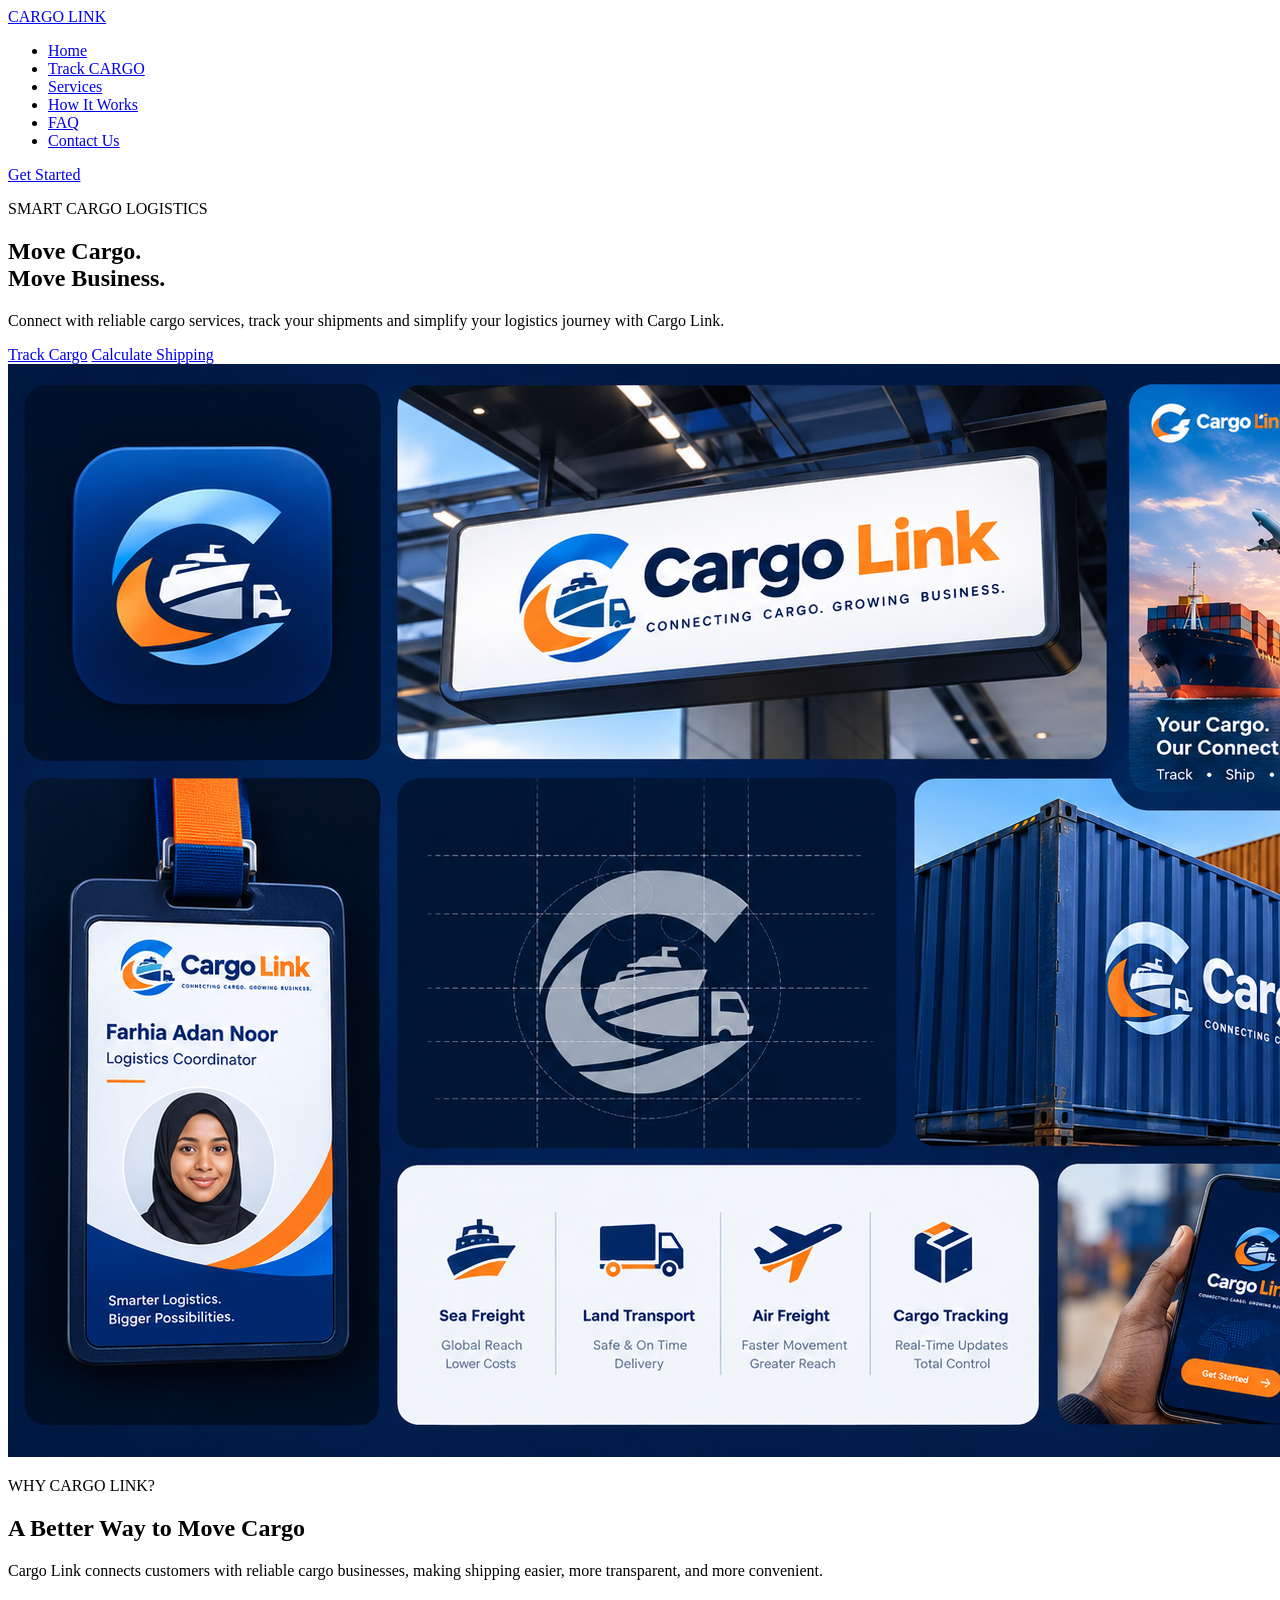
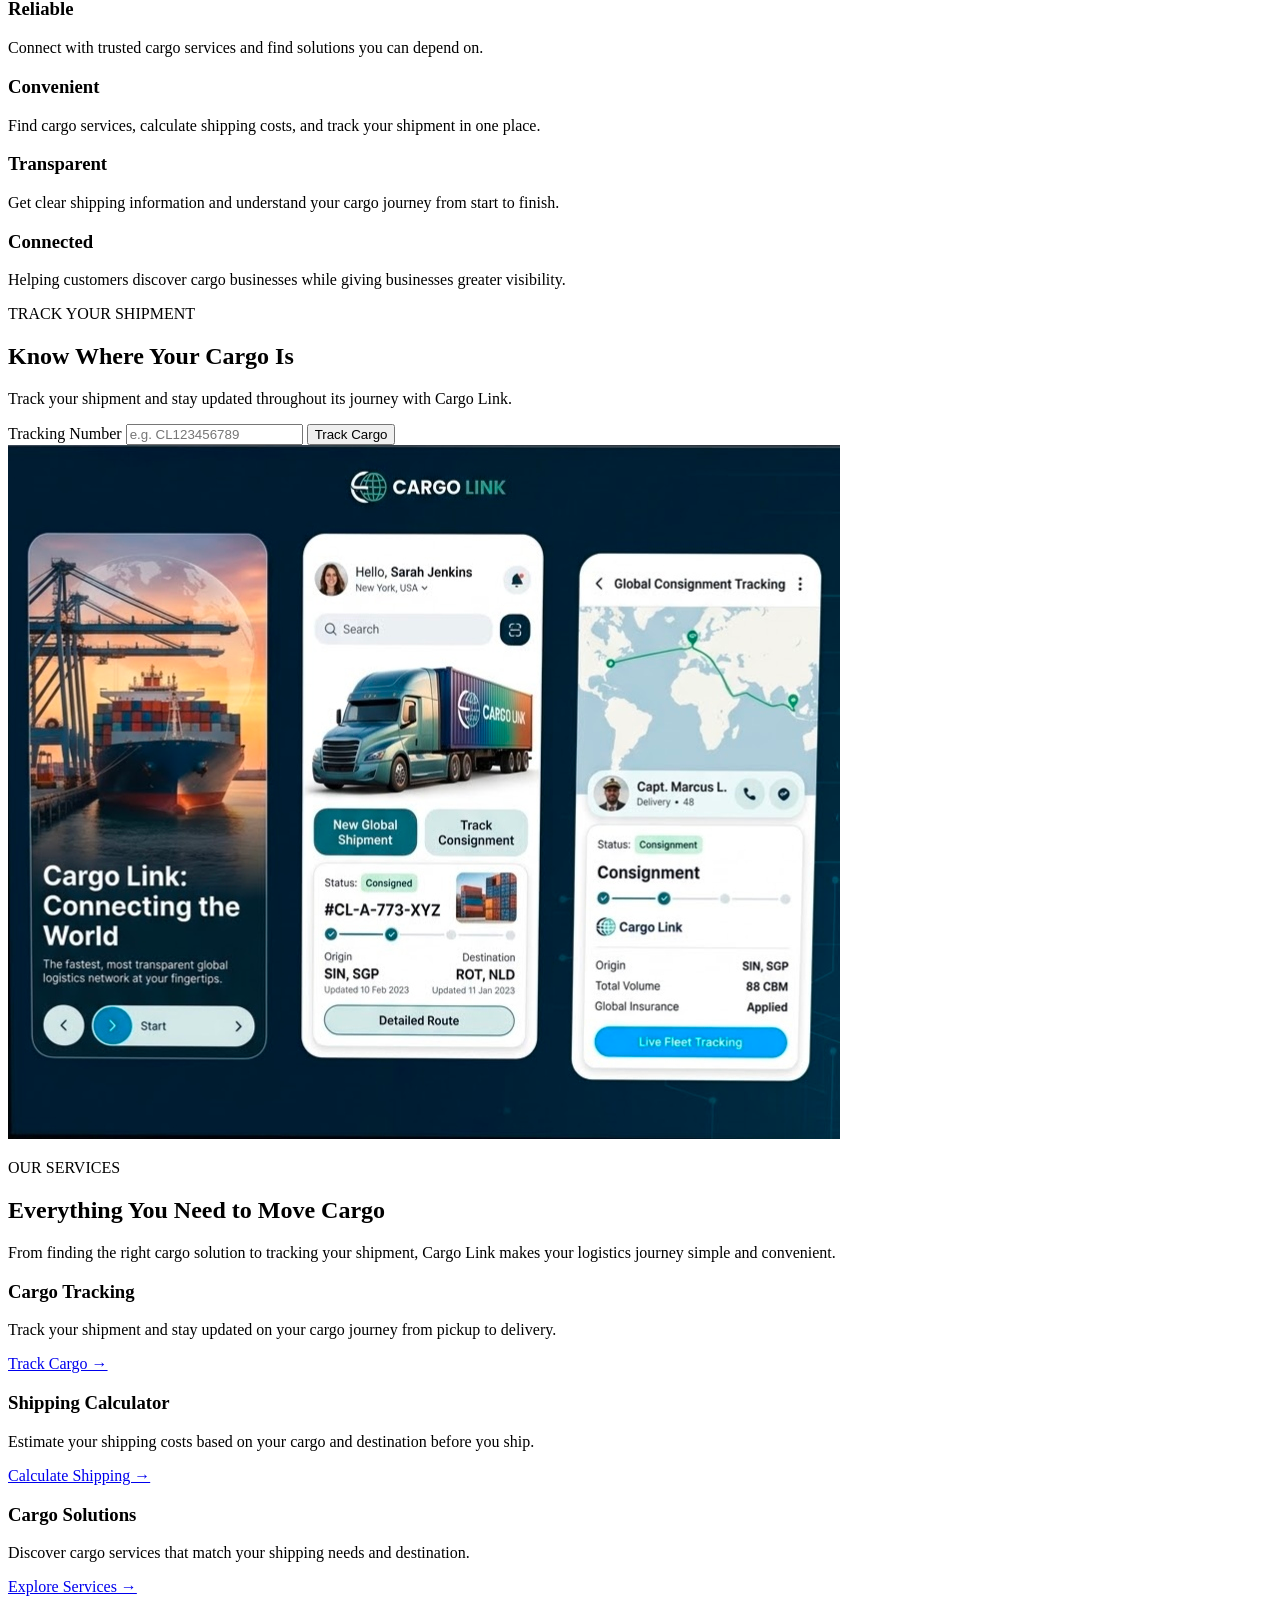
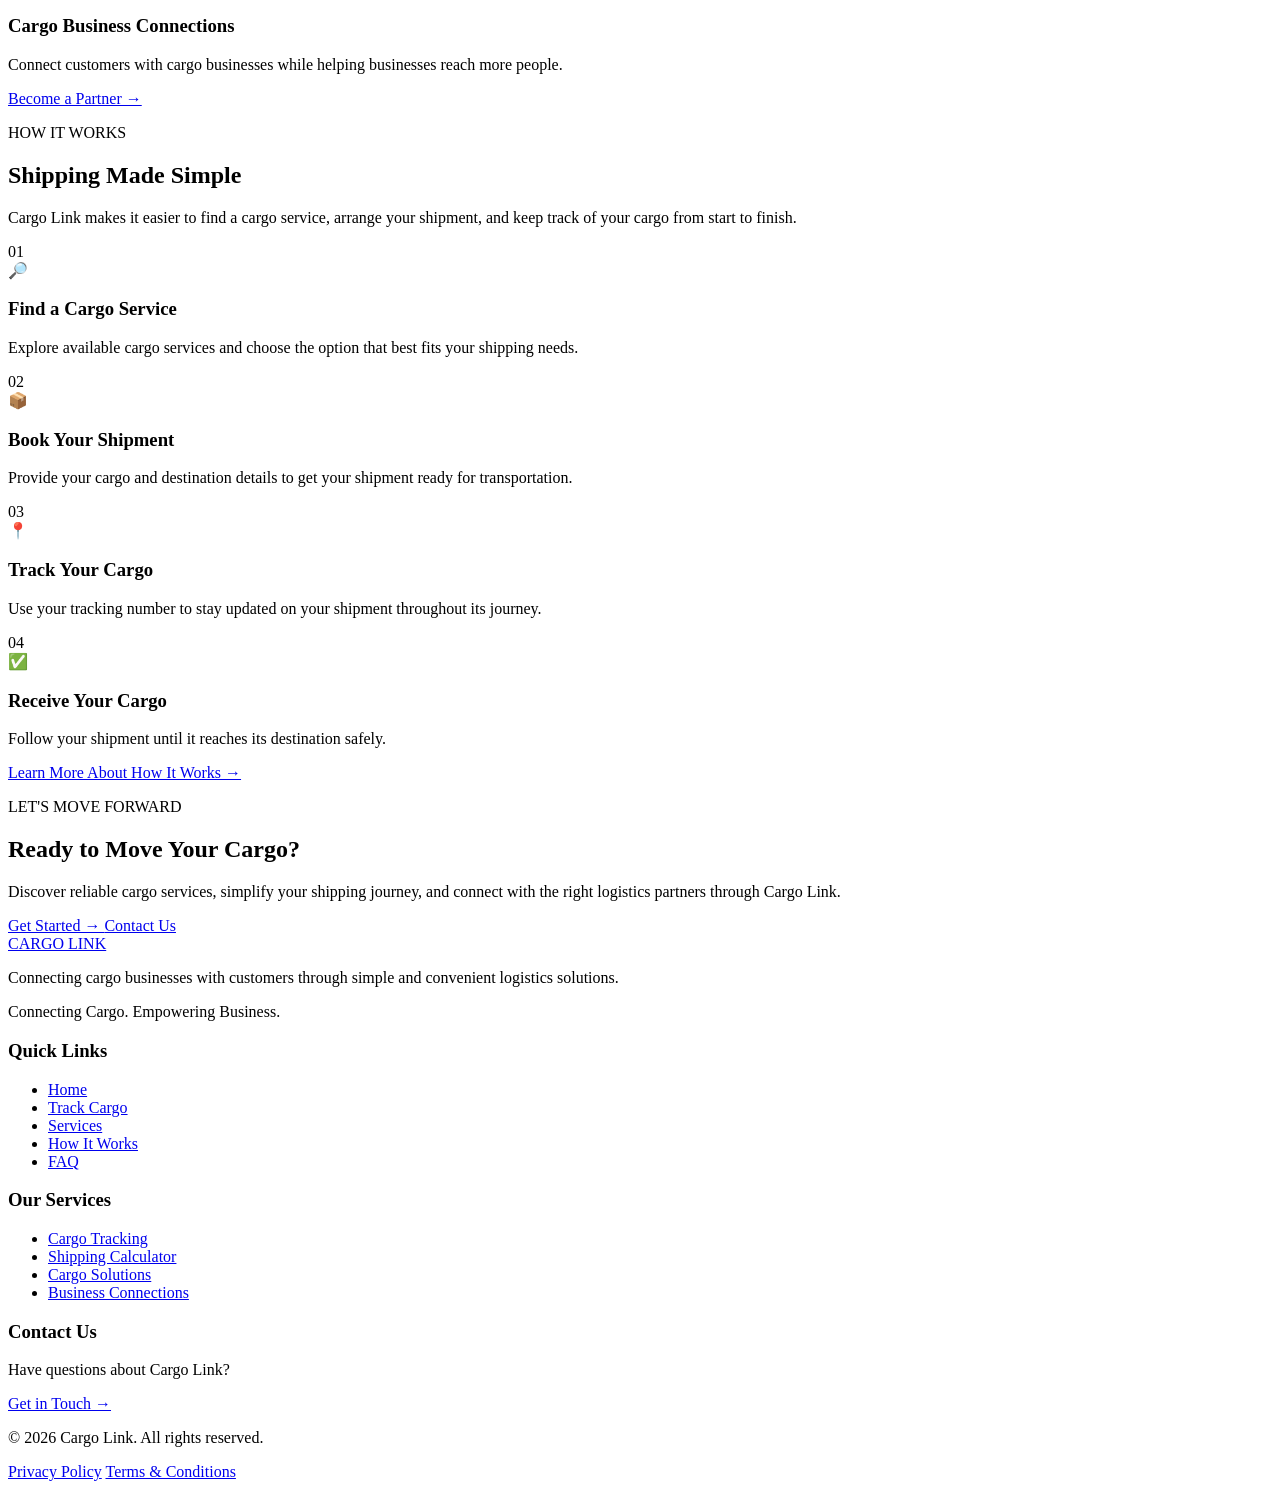
==== index.html @ 5d6beff3 "Add a Landing Page" ====
<!DOCTYPE html>
<html lang="en">
<head>
    <meta charset="UTF-8">
    <meta name="viewport" content="width=device-width, initial-scale=1.0">
    <title>Cargo Link | Move Cargo. Move Business.</title>
    <!--Tailwind CSS-->

    <!--CSS-->
    <link rel="stylesheet" href="style.css">
</head>
<body>
    <!--NAVBAR-->
    <header>
        <nav>
            <div>
                <!--Logo-->
                <a href="index.html">CARGO LINK</a>
            </div>
            <!--Navigation Links-->
            <ul>
               <li><a href="index.html">Home</a></li>
               <li><a href="track-cargo.html">Track CARGO</a></li> 
               <li><a href="services.html">Services</a></li> 
               <li><a href="how-it-works.html">How It Works</a></li> 
               <li><a href="faq.html">FAQ</a></li> 
               <li><a href="contact.html">Contact Us</a></li> 
            </ul>

            <!--Get Started button-->
            <a href="shipping-calculator.html">Get Started</a>
        </nav>
    </header>
    <main>
        <!--HERO SECTION-->
        <section id="hero">
            <div class="hero-content">
                <p>SMART CARGO LOGISTICS</p>
                <h1>
                    Move Cargo.<br>
                    Move Business.
                </h1>
                <p>Connect with reliable cargo services, track your shipments and simplify your logistics journey with Cargo Link.</p>
           <div>
            <a href="track-cargo.html">Track Cargo</a>
            <a href="shipping-calculator.html"> Calculate Shipping</a>
           </div>

            </div>
            <!--Hero Image-->
            <div>
                <img src="images/hero.png" alt="Cargo Link Logistics and cargo transportations">
            </div>

        </section>



<!-- WHY CARGO LINK SECTION -->
<section id="why-us">

    <div>
        <p>WHY CARGO LINK?</p>

        <h2>
            A Better Way to Move Cargo
        </h2>

        <p>
            Cargo Link connects customers with reliable cargo
            businesses, making shipping easier, more transparent,
            and more convenient.
        </p>
    </div>


    <div>

        <!-- Feature 1 -->
        <article>
            <h3>Reliable</h3>

            <p>
                Connect with trusted cargo services and
                find solutions you can depend on.
            </p>
        </article>


        <!-- Feature 2 -->
        <article>
            <h3>Convenient</h3>

            <p>
                Find cargo services, calculate shipping costs,
                and track your shipment in one place.
            </p>
        </article>


        <!-- Feature 3 -->
        <article>
            <h3>Transparent</h3>

            <p>
                Get clear shipping information and understand
                your cargo journey from start to finish.
            </p>
        </article>


        <!-- Feature 4 -->
        <article>
            <h3>Connected</h3>

            <p>
                Helping customers discover cargo businesses
                while giving businesses greater visibility.
            </p>
        </article>

    </div>

</section>
<!-- CARGO TRACKING SECTION -->
<section id="tracking">

    <!-- Tracking Introduction -->
    <div>

        <p>TRACK YOUR SHIPMENT</p>

        <h2>
            Know Where Your Cargo Is
        </h2>

        <p>
            Track your shipment and stay updated
            throughout its journey with Cargo Link.
        </p>

        <!-- Tracking Form -->
        <form>

            <label for="tracking-number">
                Tracking Number
            </label>

            <input
                type="text"
                id="tracking-number"
                name="tracking-number"
                placeholder="e.g. CL123456789"
            >

            <button type="submit">
                Track Cargo
            </button>

        </form>

    </div>


    <!-- Tracking Visual -->
    <div>

        <img
            src="images/cargo-tracking.jpeg"
            alt="Cargo shipment tracking"
        >

    </div>

</section>

<!-- SERVICES SECTION -->
<section id="services">

    <!-- Section Introduction -->
    <div>

        <p>OUR SERVICES</p>

        <h2>
            Everything You Need to Move Cargo
        </h2>

        <p>
            From finding the right cargo solution to tracking
            your shipment, Cargo Link makes your logistics
            journey simple and convenient.
        </p>

    </div>


    <!-- Services Cards -->
    <div>

        <!-- Service 1 -->
        <article>

            <h3>
                Cargo Tracking
            </h3>

            <p>
                Track your shipment and stay updated on
                your cargo journey from pickup to delivery.
            </p>

            <a href="track-cargo.html">
                Track Cargo →
            </a>

        </article>


        <!-- Service 2 -->
        <article>

            <h3>
                Shipping Calculator
            </h3>

            <p>
                Estimate your shipping costs based on your
                cargo and destination before you ship.
            </p>

            <a href="shipping-calculator.html">
                Calculate Shipping →
            </a>

        </article>


        <!-- Service 3 -->
        <article>

            <h3>
                Cargo Solutions
            </h3>

            <p>
                Discover cargo services that match your
                shipping needs and destination.
            </p>

            <a href="services.html">
                Explore Services →
            </a>

        </article>


        <!-- Service 4 -->
        <article>

            <h3>
                Cargo Business Connections
            </h3>

            <p>
                Connect customers with cargo businesses
                while helping businesses reach more people.
            </p>

            <a href="partners.html">
                Become a Partner →
            </a>

        </article>

    </div>

</section>

<!-- HOW IT WORKS SECTION -->
<section id="how-it-works">

    <!-- Section Introduction -->
    <div>

        <p>HOW IT WORKS</p>

        <h2>
            Shipping Made Simple
        </h2>

        <p>
            Cargo Link makes it easier to find a cargo service,
            arrange your shipment, and keep track of your cargo
            from start to finish.
        </p>

    </div>


    <!-- Steps -->
    <div>

        <!-- Step 1 -->
        <article>

            <span>01</span>

            <div>
                🔎
            </div>

            <h3>
                Find a Cargo Service
            </h3>

            <p>
                Explore available cargo services and choose
                the option that best fits your shipping needs.
            </p>

        </article>


        <!-- Step 2 -->
        <article>

            <span>02</span>

            <div>
                📦
            </div>

            <h3>
                Book Your Shipment
            </h3>

            <p>
                Provide your cargo and destination details
                to get your shipment ready for transportation.
            </p>

        </article>


        <!-- Step 3 -->
        <article>

            <span>03</span>

            <div>
                📍
            </div>

            <h3>
                Track Your Cargo
            </h3>

            <p>
                Use your tracking number to stay updated
                on your shipment throughout its journey.
            </p>

        </article>


        <!-- Step 4 -->
        <article>

            <span>04</span>

            <div>
                ✅
            </div>

            <h3>
                Receive Your Cargo
            </h3>

            <p>
                Follow your shipment until it reaches
                its destination safely.
            </p>

        </article>

    </div>


    <!-- Learn More -->
    <div>

        <a href="how-it-works.html">
            Learn More About How It Works →
        </a>

    </div>

</section>

<!-- CALL TO ACTION (CTA) SECTION -->
<section id="cta">

    <div>

        <p>LET'S MOVE FORWARD</p>

        <h2>
            Ready to Move Your Cargo?
        </h2>

        <p>
            Discover reliable cargo services, simplify your
            shipping journey, and connect with the right
            logistics partners through Cargo Link.
        </p>

        <div>

            <a href="shipping-calculator.html">
                Get Started →
            </a>

            <a href="contact.html">
                Contact Us
            </a>

        </div>

    </div>

</section>

</main>

<!-- FOOTER SECTION -->
<footer id="footer">

    <!-- Main Footer Content -->
    <div class="footer-container">

        <!-- Brand Information -->
        <div class="footer-brand">

            <a href="index.html" class="footer-logo">
                CARGO LINK
            </a>

            <p>
                Connecting cargo businesses with customers
                through simple and convenient logistics solutions.
            </p>

            <p class="footer-tagline">
                Connecting Cargo. Empowering Business.
            </p>

        </div>


        <!-- Quick Links -->
        <div class="footer-links">

            <h3>Quick Links</h3>

            <ul>
                <li><a href="index.html">Home</a></li>
                <li><a href="track-cargo.html">Track Cargo</a></li>
                <li><a href="services.html">Services</a></li>
                <li><a href="how-it-works.html">How It Works</a></li>
                <li><a href="faq.html">FAQ</a></li>
            </ul>

        </div>


        <!-- Our Services -->
        <div class="footer-links">

            <h3>Our Services</h3>

            <ul>
                <li>
                    <a href="track-cargo.html">Cargo Tracking</a>
                </li>

                <li>
                    <a href="shipping-calculator.html">
                        Shipping Calculator
                    </a>
                </li>

                <li>
                    <a href="services.html">Cargo Solutions</a>
                </li>

                <li>
                    <a href="partners.html">
                        Business Connections
                    </a>
                </li>
            </ul>

        </div>


        <!-- Contact Information -->
        <div class="footer-contact">

            <h3>Contact Us</h3>

            <p>
                Have questions about Cargo Link?
            </p>

            <a href="contact.html">
                Get in Touch →
            </a>

        </div>

    </div>


    <!-- Footer Bottom -->
    <div class="footer-bottom">

        <p>
            &copy; 2026 Cargo Link. All rights reserved.
        </p>

        <div>
            <a href="privacy-policy.html">Privacy Policy</a>

            <a href="terms.html">Terms &amp; Conditions</a>
        </div>

    </div>

</footer>

    
    
</body>
</html>
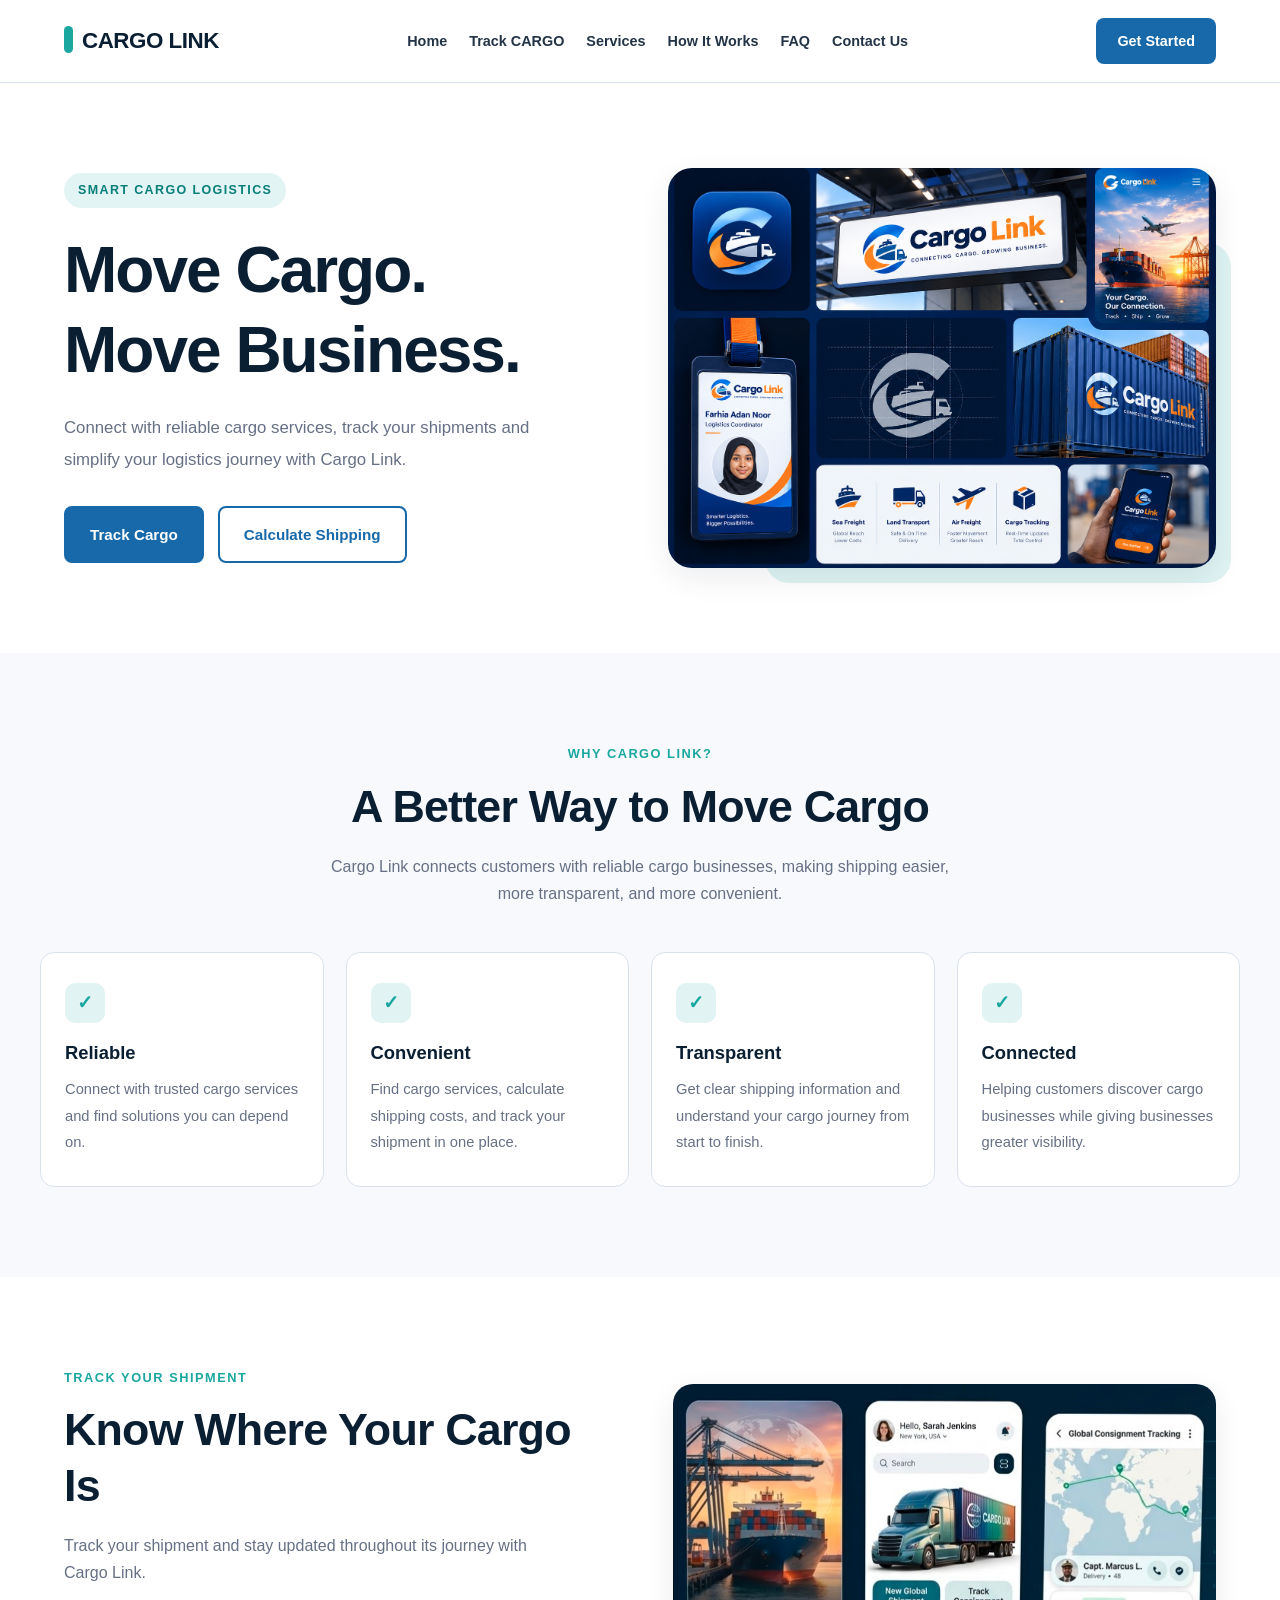
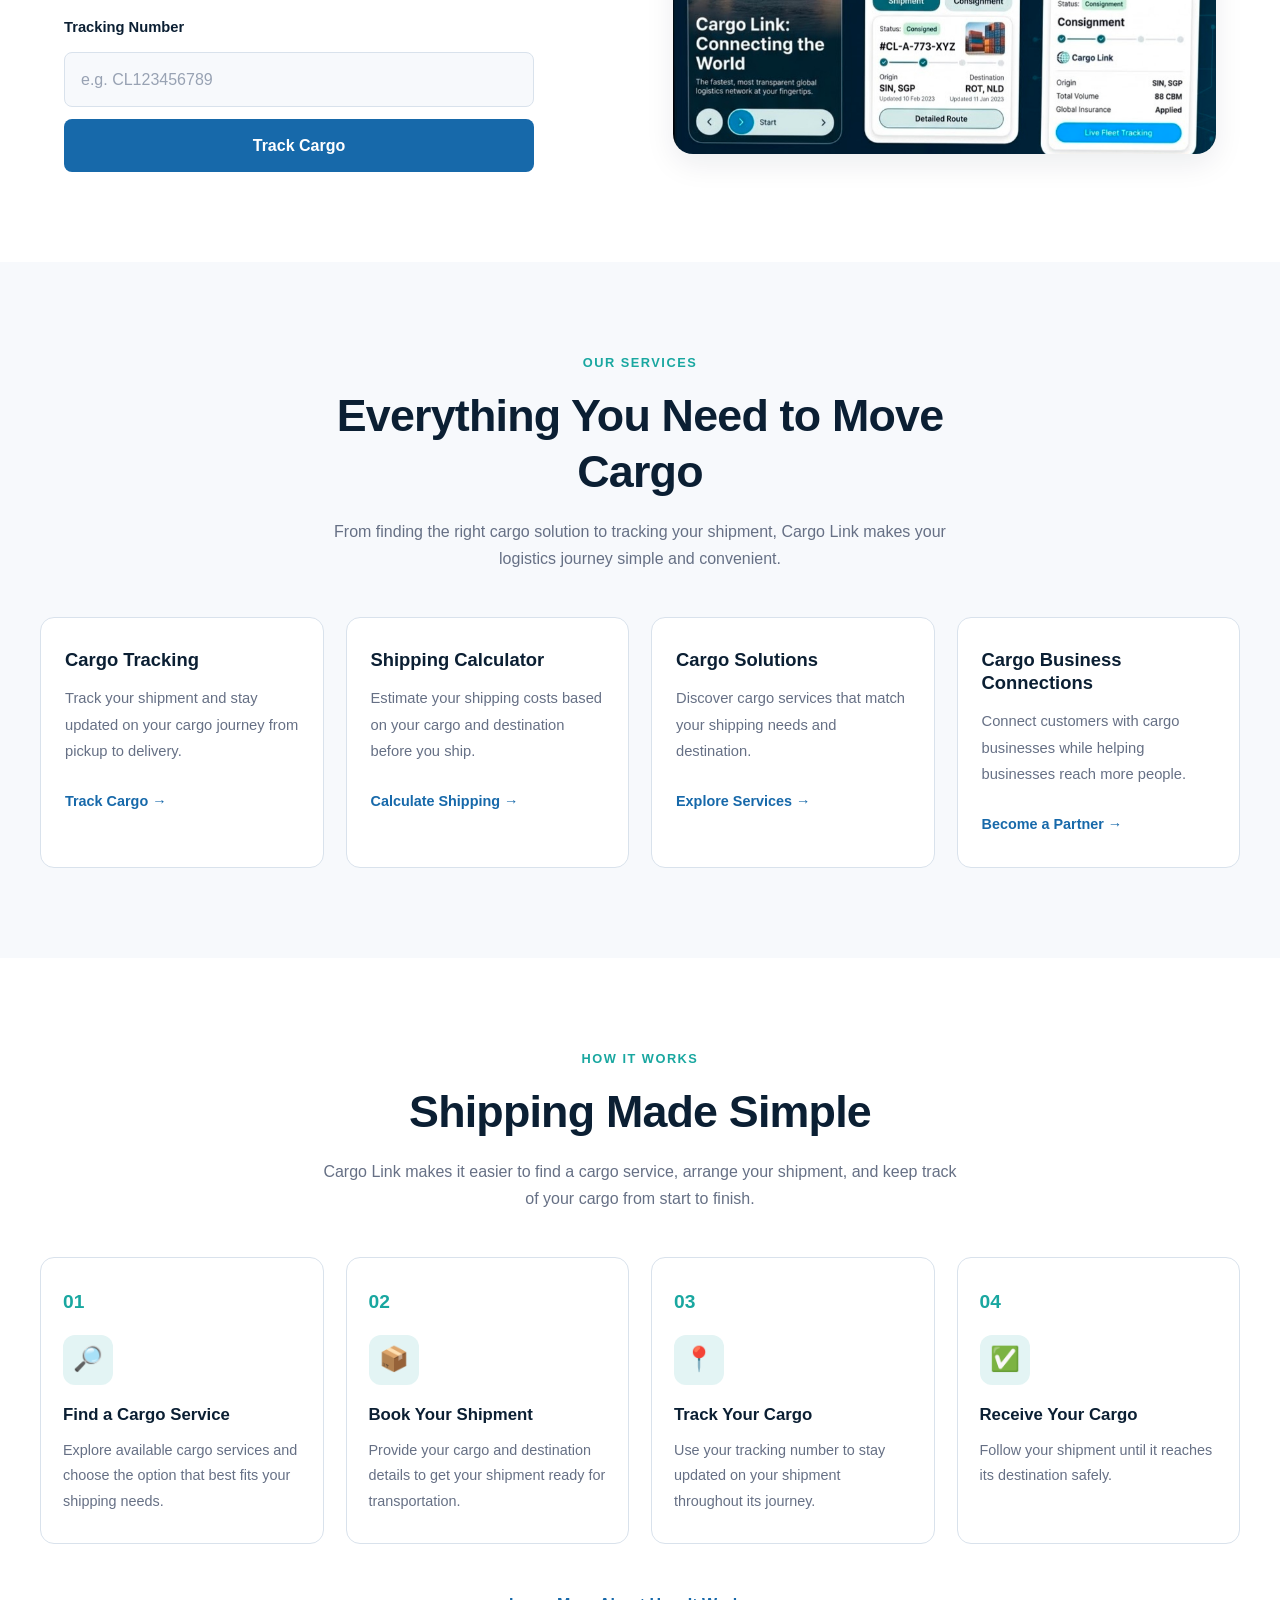
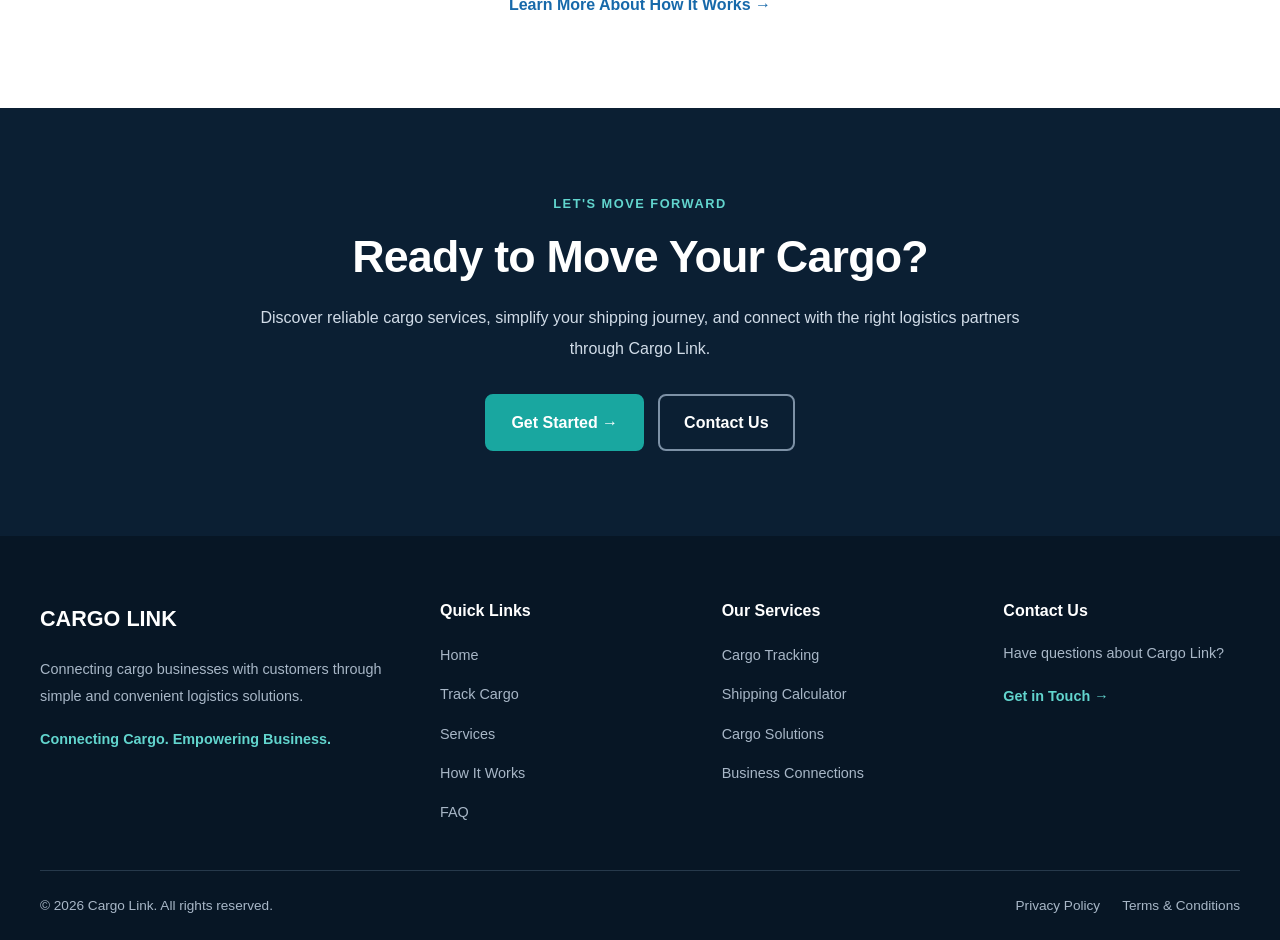
==== commit 9896a963: "Build Cargo- tracking page" ====
--- a/index.html
+++ b/index.html
@@ -14,7 +14,7 @@
     <header>
         <nav>
             <div>
-                <!--Logo-->
+              <!--Logo-->
                 <a href="index.html">CARGO LINK</a>
             </div>
             <!--Navigation Links-->
--- a/style.css
+++ b/style.css
@@ -0,0 +1,997 @@
+/* ========================================
+   CARGO LINK WEBSITE
+   Main Stylesheet
+======================================== */
+
+
+/* 1. CSS VARIABLES */
+:root {
+    --navy: #0B1F33;
+    --blue: #1769AA;
+    --teal: #19A7A0;
+
+    --background: #F7F9FC;
+    --white: #FFFFFF;
+
+    --text: #243447;
+    --muted: #667085;
+    --border: #D9E2EC;
+
+    --shadow: 0 10px 30px rgba(11, 31, 51, 0.08);
+    --shadow-hover: 0 16px 40px rgba(11, 31, 51, 0.14);
+
+    --radius: 14px;
+    --transition: 0.3s ease;
+}
+
+
+/* 2. RESET AND GLOBAL STYLES */
+* {
+    margin: 0;
+    padding: 0;
+    box-sizing: border-box;
+}
+
+html {
+    scroll-behavior: smooth;
+    scroll-padding-top: 90px;
+}
+
+body {
+    font-family: 'Inter', sans-serif;
+    background-color: var(--white);
+    color: var(--text);
+    line-height: 1.7;
+    overflow-x: hidden;
+}
+
+img {
+    display: block;
+    max-width: 100%;
+    height: auto;
+}
+
+a {
+    color: inherit;
+    text-decoration: none;
+}
+
+button,
+input {
+    font: inherit;
+}
+
+button,
+a {
+    -webkit-tap-highlight-color: transparent;
+}
+
+button {
+    cursor: pointer;
+}
+
+ul {
+    list-style: none;
+}
+
+h1,
+h2,
+h3,
+h4 {
+    font-family: 'Poppins', sans-serif;
+    color: var(--navy);
+    line-height: 1.25;
+}
+
+p {
+    color: var(--muted);
+}
+
+::selection {
+    background-color: var(--teal);
+    color: var(--white);
+}
+
+
+/* 3. GENERAL BUTTON STYLES */
+.btn,
+button {
+    transition:
+        background-color var(--transition),
+        color var(--transition),
+        transform var(--transition),
+        box-shadow var(--transition);
+}
+
+button,
+a {
+    outline-offset: 4px;
+}
+
+a:focus-visible,
+button:focus-visible,
+input:focus-visible {
+    outline: 3px solid var(--teal);
+}
+
+
+/* 4. NAVIGATION BAR */
+header {
+    width: 100%;
+    background-color: var(--white);
+    border-bottom: 1px solid var(--border);
+    position: sticky;
+    top: 0;
+    z-index: 1000;
+}
+
+nav {
+    max-width: 1200px;
+    min-height: 82px;
+    margin: 0 auto;
+    padding: 16px 24px;
+
+    display: flex;
+    align-items: center;
+    justify-content: space-between;
+    gap: 24px;
+}
+
+/* Logo */
+nav > div:first-child a {
+    font-family: 'Poppins', sans-serif;
+    font-size: 1.4rem;
+    font-weight: 800;
+    letter-spacing: -0.5px;
+    color: var(--navy);
+    white-space: nowrap;
+}
+
+nav > div:first-child a::before {
+    content: "";
+    display: inline-block;
+    width: 9px;
+    height: 27px;
+    background-color: var(--teal);
+    border-radius: 5px;
+    margin-right: 9px;
+    vertical-align: -5px;
+}
+
+/* Navigation links */
+nav ul {
+    display: flex;
+    align-items: center;
+    justify-content: center;
+    gap: 22px;
+}
+
+nav ul li a {
+    display: inline-block;
+    font-size: 0.9rem;
+    font-weight: 600;
+    color: var(--text);
+    transition: color var(--transition);
+}
+
+nav ul li a:hover {
+    color: var(--teal);
+}
+
+/* Get Started button */
+nav > a:last-child {
+    display: inline-block;
+    background-color: var(--blue);
+    color: var(--white);
+    padding: 11px 21px;
+    border-radius: 8px;
+    font-weight: 700;
+    font-size: 0.9rem;
+    white-space: nowrap;
+    transition: var(--transition);
+}
+
+nav > a:last-child:hover {
+    background-color: var(--navy);
+    transform: translateY(-2px);
+    box-shadow: var(--shadow);
+}
+
+
+/* 5. HERO SECTION */
+#hero {
+    max-width: 1200px;
+    min-height: 570px;
+    margin: 0 auto;
+    padding: 80px 24px;
+
+    display: grid;
+    grid-template-columns: 1fr 1fr;
+    align-items: center;
+    gap: 55px;
+}
+
+/* Hero text */
+#hero .hero-content > p:first-child {
+    display: inline-block;
+    background-color: rgba(25, 167, 160, 0.12);
+    color: #087E78;
+    padding: 7px 14px;
+    border-radius: 30px;
+    font-size: 0.78rem;
+    font-weight: 800;
+    letter-spacing: 1.4px;
+    margin-bottom: 22px;
+}
+
+#hero h1 {
+    font-size: clamp(2.8rem, 5vw, 4.5rem);
+    font-weight: 800;
+    letter-spacing: -2px;
+    margin-bottom: 22px;
+}
+
+#hero .hero-content > p:nth-of-type(2) {
+    max-width: 520px;
+    font-size: 1.05rem;
+    line-height: 1.9;
+    margin-bottom: 30px;
+}
+
+/* Hero buttons container */
+#hero .hero-content > div {
+    display: flex;
+    flex-wrap: wrap;
+    gap: 14px;
+}
+
+/* Hero buttons */
+#hero .hero-content > div a {
+    display: inline-block;
+    padding: 14px 24px;
+    border: 2px solid var(--blue);
+    border-radius: 8px;
+    font-size: 0.95rem;
+    font-weight: 700;
+    transition: var(--transition);
+}
+
+#hero .hero-content > div a:first-child {
+    background-color: var(--blue);
+    color: var(--white);
+}
+
+#hero .hero-content > div a:first-child:hover {
+    background-color: var(--navy);
+    border-color: var(--navy);
+    transform: translateY(-3px);
+}
+
+#hero .hero-content > div a:last-child {
+    color: var(--blue);
+    background-color: var(--white);
+}
+
+#hero .hero-content > div a:last-child:hover {
+    background-color: var(--blue);
+    color: var(--white);
+    transform: translateY(-3px);
+}
+
+/* Hero image */
+#hero > div:last-child {
+    position: relative;
+}
+
+#hero > div:last-child::before {
+    content: "";
+    position: absolute;
+    width: 85%;
+    height: 85%;
+    right: -15px;
+    bottom: -15px;
+    background-color: var(--teal);
+    opacity: 0.14;
+    border-radius: 24px;
+    z-index: -1;
+}
+
+#hero > div:last-child img {
+    width: 100%;
+    height: 400px;
+    object-fit: cover;
+    border-radius: 24px;
+    box-shadow: var(--shadow);
+}
+
+
+/* 6. SHARED SECTION STYLES */
+#why-us,
+#tracking,
+#services,
+#how-it-works {
+    padding: 90px 24px;
+}
+
+#why-us > div:first-child,
+#services > div:first-child,
+#how-it-works > div:first-child {
+    max-width: 720px;
+    margin: 0 auto 45px;
+    text-align: center;
+}
+
+#why-us > div:first-child > p:first-child,
+#services > div:first-child > p:first-child,
+#how-it-works > div:first-child > p:first-child,
+#tracking > div:first-child > p:first-child,
+#cta > div > p:first-child {
+    color: var(--teal);
+    font-size: 0.8rem;
+    font-weight: 800;
+    letter-spacing: 1.5px;
+    margin-bottom: 14px;
+}
+
+#why-us h2,
+#tracking h2,
+#services h2,
+#how-it-works h2,
+#cta h2 {
+    font-size: clamp(2rem, 4vw, 2.8rem);
+    font-weight: 700;
+    letter-spacing: -0.8px;
+    margin-bottom: 18px;
+}
+
+#why-us > div:first-child > p:last-child,
+#services > div:first-child > p:last-child,
+#how-it-works > div:first-child > p:last-child {
+    max-width: 650px;
+    margin: 0 auto;
+    font-size: 1rem;
+}
+
+
+/* 7. WHY CHOOSE CARGO LINK */
+#why-us {
+    background-color: var(--background);
+}
+
+#why-us > div:nth-child(2) {
+    max-width: 1200px;
+    margin: 0 auto;
+
+    display: grid;
+    grid-template-columns: repeat(4, minmax(0, 1fr));
+    gap: 22px;
+}
+
+#why-us article {
+    background-color: var(--white);
+    padding: 30px 24px;
+    border: 1px solid var(--border);
+    border-radius: var(--radius);
+    transition: var(--transition);
+}
+
+#why-us article:hover {
+    transform: translateY(-7px);
+    box-shadow: var(--shadow-hover);
+    border-color: var(--teal);
+}
+
+#why-us article h3 {
+    font-size: 1.15rem;
+    margin-bottom: 12px;
+}
+
+#why-us article p {
+    font-size: 0.92rem;
+    line-height: 1.8;
+}
+
+/* Decorative icon */
+#why-us article h3::before {
+    content: "✓";
+    display: flex;
+    align-items: center;
+    justify-content: center;
+    width: 40px;
+    height: 40px;
+    background-color: rgba(25, 167, 160, 0.13);
+    color: var(--teal);
+    border-radius: 10px;
+    font-size: 1.2rem;
+    margin-bottom: 18px;
+}
+
+
+/* 8. CARGO TRACKING SECTION */
+#tracking {
+    max-width: 1200px;
+    margin: 0 auto;
+
+    display: grid;
+    grid-template-columns: 1fr 1fr;
+    align-items: center;
+    gap: 65px;
+}
+
+#tracking > div:first-child > p:nth-of-type(2) {
+    margin-bottom: 28px;
+    max-width: 500px;
+}
+
+/* Tracking form */
+#tracking form {
+    display: flex;
+    flex-direction: column;
+    gap: 12px;
+    max-width: 470px;
+}
+
+#tracking label {
+    color: var(--navy);
+    font-weight: 700;
+    font-size: 0.92rem;
+}
+
+#tracking input {
+    width: 100%;
+    min-height: 52px;
+    padding: 13px 16px;
+    border: 1px solid var(--border);
+    border-radius: 8px;
+    background-color: var(--background);
+    color: var(--text);
+    transition: border-color var(--transition);
+}
+
+#tracking input::placeholder {
+    color: #98A2B3;
+}
+
+#tracking input:focus {
+    border-color: var(--teal);
+    outline: 3px solid rgba(25, 167, 160, 0.15);
+}
+
+/* Tracking button */
+#tracking form button {
+    min-height: 52px;
+    border: none;
+    border-radius: 8px;
+    background-color: var(--blue);
+    color: var(--white);
+    font-weight: 700;
+    padding: 13px 20px;
+}
+
+#tracking form button:hover {
+    background-color: var(--navy);
+    transform: translateY(-2px);
+}
+
+/* Tracking image */
+#tracking > div:last-child img {
+    width: 100%;
+    height: 370px;
+    object-fit: cover;
+    border-radius: 20px;
+    box-shadow: var(--shadow);
+}
+
+
+/* 9. SERVICES SECTION */
+#services {
+    background-color: var(--background);
+}
+
+#services > div:nth-child(2) {
+    max-width: 1200px;
+    margin: 0 auto;
+
+    display: grid;
+    grid-template-columns: repeat(4, minmax(0, 1fr));
+    gap: 22px;
+}
+
+#services article {
+    background-color: var(--white);
+    border: 1px solid var(--border);
+    padding: 30px 24px;
+    border-radius: var(--radius);
+    transition: var(--transition);
+}
+
+#services article:hover {
+    transform: translateY(-7px);
+    box-shadow: var(--shadow-hover);
+    border-color: var(--teal);
+}
+
+#services article h3 {
+    font-size: 1.15rem;
+    margin-bottom: 14px;
+}
+
+#services article p {
+    font-size: 0.92rem;
+    line-height: 1.8;
+    margin-bottom: 22px;
+}
+
+#services article a {
+    display: inline-block;
+    color: var(--blue);
+    font-weight: 700;
+    font-size: 0.9rem;
+    transition: color var(--transition);
+}
+
+#services article a:hover {
+    color: var(--teal);
+}
+
+
+/* 10. HOW IT WORKS SECTION */
+#how-it-works > div:nth-child(2) {
+    max-width: 1200px;
+    margin: 0 auto 35px;
+
+    display: grid;
+    grid-template-columns: repeat(4, minmax(0, 1fr));
+    gap: 22px;
+}
+
+#how-it-works article {
+    position: relative;
+    padding: 28px 22px;
+    background-color: var(--white);
+    border: 1px solid var(--border);
+    border-radius: var(--radius);
+    transition: var(--transition);
+}
+
+#how-it-works article:hover {
+    transform: translateY(-6px);
+    box-shadow: var(--shadow);
+}
+
+#how-it-works article > span {
+    display: inline-block;
+    color: var(--teal);
+    font-family: 'Poppins', sans-serif;
+    font-size: 1.2rem;
+    font-weight: 800;
+    margin-bottom: 16px;
+}
+
+#how-it-works article > div {
+    width: 50px;
+    height: 50px;
+    margin-bottom: 20px;
+    display: flex;
+    align-items: center;
+    justify-content: center;
+    background-color: rgba(25, 167, 160, 0.12);
+    border-radius: 12px;
+    font-size: 1.5rem;
+}
+
+#how-it-works article h3 {
+    font-size: 1.05rem;
+    margin-bottom: 12px;
+}
+
+#how-it-works article p {
+    font-size: 0.9rem;
+    line-height: 1.8;
+}
+
+#how-it-works > div:last-child {
+    text-align: center;
+}
+
+#how-it-works > div:last-child a {
+    display: inline-block;
+    color: var(--blue);
+    font-weight: 700;
+    margin-top: 12px;
+    transition: color var(--transition);
+}
+
+#how-it-works > div:last-child a:hover {
+    color: var(--teal);
+}
+
+
+/* 12. CALL TO ACTION SECTION */
+#cta {
+    padding: 85px 24px;
+    background-color: var(--navy);
+    text-align: center;
+}
+
+#cta > div {
+    max-width: 760px;
+    margin: 0 auto;
+}
+
+#cta > div > p:first-child {
+    color: #62D5CE;
+}
+
+#cta h2 {
+    color: var(--white);
+}
+
+#cta > div > p:nth-of-type(2) {
+    color: #D1DCE8;
+    margin-bottom: 30px;
+    line-height: 1.9;
+}
+
+#cta > div > div {
+    display: flex;
+    flex-wrap: wrap;
+    align-items: center;
+    justify-content: center;
+    gap: 14px;
+}
+
+#cta > div > div a {
+    display: inline-block;
+    padding: 13px 24px;
+    border: 2px solid var(--teal);
+    border-radius: 8px;
+    font-weight: 700;
+    transition: var(--transition);
+}
+
+#cta > div > div a:first-child {
+    background-color: var(--teal);
+    color: var(--white);
+}
+
+#cta > div > div a:first-child:hover {
+    background-color: #128A84;
+    border-color: #128A84;
+    transform: translateY(-3px);
+}
+
+#cta > div > div a:last-child {
+    color: var(--white);
+    border-color: #7D91A6;
+}
+
+#cta > div > div a:last-child:hover {
+    background-color: var(--white);
+    color: var(--navy);
+    border-color: var(--white);
+}
+
+
+/* 12. FOOTER SECTION */
+#footer {
+    background-color: #071625;
+    padding: 65px 24px 0;
+}
+
+/* Footer columns */
+.footer-container {
+    max-width: 1200px;
+    margin: 0 auto 45px;
+
+    display: grid;
+    grid-template-columns: 1.5fr 1fr 1fr 1fr;
+    gap: 45px;
+}
+
+/* Footer logo */
+.footer-logo {
+    display: inline-block;
+    color: var(--white);
+    font-family: 'Poppins', sans-serif;
+    font-size: 1.35rem;
+    font-weight: 800;
+    margin-bottom: 18px;
+}
+
+.footer-brand > p {
+    color: #A8B7C7;
+    font-size: 0.9rem;
+    line-height: 1.9;
+    margin-bottom: 15px;
+}
+
+.footer-brand .footer-tagline {
+    color: #62D5CE;
+    font-weight: 700;
+}
+
+/* Footer headings */
+.footer-links h3,
+.footer-contact h3 {
+    color: var(--white);
+    font-size: 1rem;
+    margin-bottom: 20px;
+}
+
+/* Footer links */
+.footer-links ul {
+    display: flex;
+    flex-direction: column;
+    gap: 12px;
+}
+
+.footer-links ul li a {
+    display: inline-block;
+    color: #A8B7C7;
+    font-size: 0.9rem;
+    transition: color var(--transition);
+}
+
+.footer-links ul li a:hover {
+    color: #62D5CE;
+}
+
+/* Footer contact */
+.footer-contact p {
+    color: #A8B7C7;
+    font-size: 0.9rem;
+    margin-bottom: 16px;
+}
+
+.footer-contact > a {
+    display: inline-block;
+    color: #62D5CE;
+    font-weight: 700;
+    font-size: 0.9rem;
+}
+
+.footer-contact > a:hover {
+    color: var(--white);
+}
+
+/* Footer bottom bar */
+.footer-bottom {
+    max-width: 1200px;
+    margin: 0 auto;
+    padding: 23px 0;
+
+    display: flex;
+    align-items: center;
+    justify-content: space-between;
+    flex-wrap: wrap;
+    gap: 16px;
+
+    border-top: 1px solid #26394B;
+}
+
+.footer-bottom p {
+    color: #A8B7C7;
+    font-size: 0.85rem;
+}
+
+.footer-bottom > div {
+    display: flex;
+    flex-wrap: wrap;
+    gap: 22px;
+}
+
+.footer-bottom > div a {
+    color: #A8B7C7;
+    font-size: 0.85rem;
+    transition: color var(--transition);
+}
+
+.footer-bottom > div a:hover {
+    color: #62D5CE;
+}
+
+
+/* ========================================
+   13. TABLET RESPONSIVENESS
+======================================== */
+@media screen and (max-width: 1024px) {
+
+    nav {
+        flex-wrap: wrap;
+        gap: 16px;
+    }
+
+    nav ul {
+        gap: 14px;
+    }
+
+    nav ul li a {
+        font-size: 0.82rem;
+    }
+
+    #hero {
+        gap: 35px;
+    }
+
+    #hero h1 {
+        font-size: 3.2rem;
+    }
+
+    #why-us > div:nth-child(2),
+    #services > div:nth-child(2),
+    #how-it-works > div:nth-child(2) {
+        grid-template-columns: repeat(2, minmax(0, 1fr));
+    }
+
+    #tracking {
+        gap: 35px;
+    }
+
+    .footer-container {
+        grid-template-columns: repeat(2, minmax(0, 1fr));
+        gap: 35px;
+    }
+}
+
+
+/* ========================================
+   14. MOBILE RESPONSIVENESS
+======================================== */
+@media screen and (max-width: 640px) {
+
+    /* Navigation */
+    nav {
+        padding: 16px;
+        justify-content: center;
+    }
+
+    nav > div:first-child {
+        width: 100%;
+        text-align: center;
+    }
+
+    nav ul {
+        width: 100%;
+        display: flex;
+        flex-wrap: wrap;
+        justify-content: center;
+        gap: 10px 16px;
+    }
+
+    nav ul li a {
+        font-size: 0.82rem;
+    }
+
+    nav > a:last-child {
+        padding: 10px 18px;
+    }
+
+    /* Hero */
+    #hero {
+        min-height: auto;
+        grid-template-columns: 1fr;
+        padding: 60px 20px;
+        gap: 40px;
+    }
+
+    #hero h1 {
+        font-size: 2.8rem;
+        letter-spacing: -1.3px;
+    }
+
+    #hero .hero-content > p:nth-of-type(2) {
+        font-size: 0.97rem;
+    }
+
+    #hero > div:last-child img {
+        height: 280px;
+        border-radius: 16px;
+    }
+
+    #hero .hero-content > div a {
+        padding: 12px 17px;
+        font-size: 0.88rem;
+    }
+
+    /* Shared sections */
+    #why-us,
+    #tracking,
+    #services,
+    #how-it-works {
+        padding: 65px 20px;
+    }
+
+    #why-us h2,
+    #tracking h2,
+    #services h2,
+    #how-it-works h2,
+    #cta h2 {
+        font-size: 2rem;
+    }
+
+    #why-us > div:first-child,
+    #services > div:first-child,
+    #how-it-works > div:first-child {
+        margin-bottom: 32px;
+    }
+
+    /* Why Us cards */
+    #why-us > div:nth-child(2),
+    #services > div:nth-child(2),
+    #how-it-works > div:nth-child(2) {
+        grid-template-columns: 1fr;
+        gap: 18px;
+    }
+
+    #why-us article,
+    #services article,
+    #how-it-works article {
+        padding: 25px 22px;
+    }
+
+    /* Tracking */
+    #tracking {
+        grid-template-columns: 1fr;
+        gap: 35px;
+    }
+
+    #tracking > div:last-child img {
+        height: 260px;
+    }
+
+    /* CTA */
+    #cta {
+        padding: 65px 20px;
+    }
+
+    #cta > div > div {
+        flex-direction: column;
+    }
+
+    #cta > div > div a {
+        width: 100%;
+        max-width: 300px;
+        text-align: center;
+    }
+
+    /* Footer */
+    #footer {
+        padding: 50px 20px 0;
+    }
+
+    .footer-container {
+        grid-template-columns: 1fr;
+        gap: 30px;
+    }
+
+    .footer-bottom {
+        align-items: flex-start;
+        flex-direction: column;
+    }
+
+    .footer-bottom > div {
+        gap: 15px;
+    }
+}
+
+
+/* ========================================
+   15. REDUCED MOTION ACCESSIBILITY
+======================================== */
+@media (prefers-reduced-motion: reduce) {
+
+    html {
+        scroll-behavior: auto;
+    }
+
+    *,
+    *::before,
+    *::after {
+        animation-duration: 0.01ms !important;
+        animation-iteration-count: 1 !important;
+        transition-duration: 0.01ms !important;
+        scroll-behavior: auto !important;
+    }
+}
+
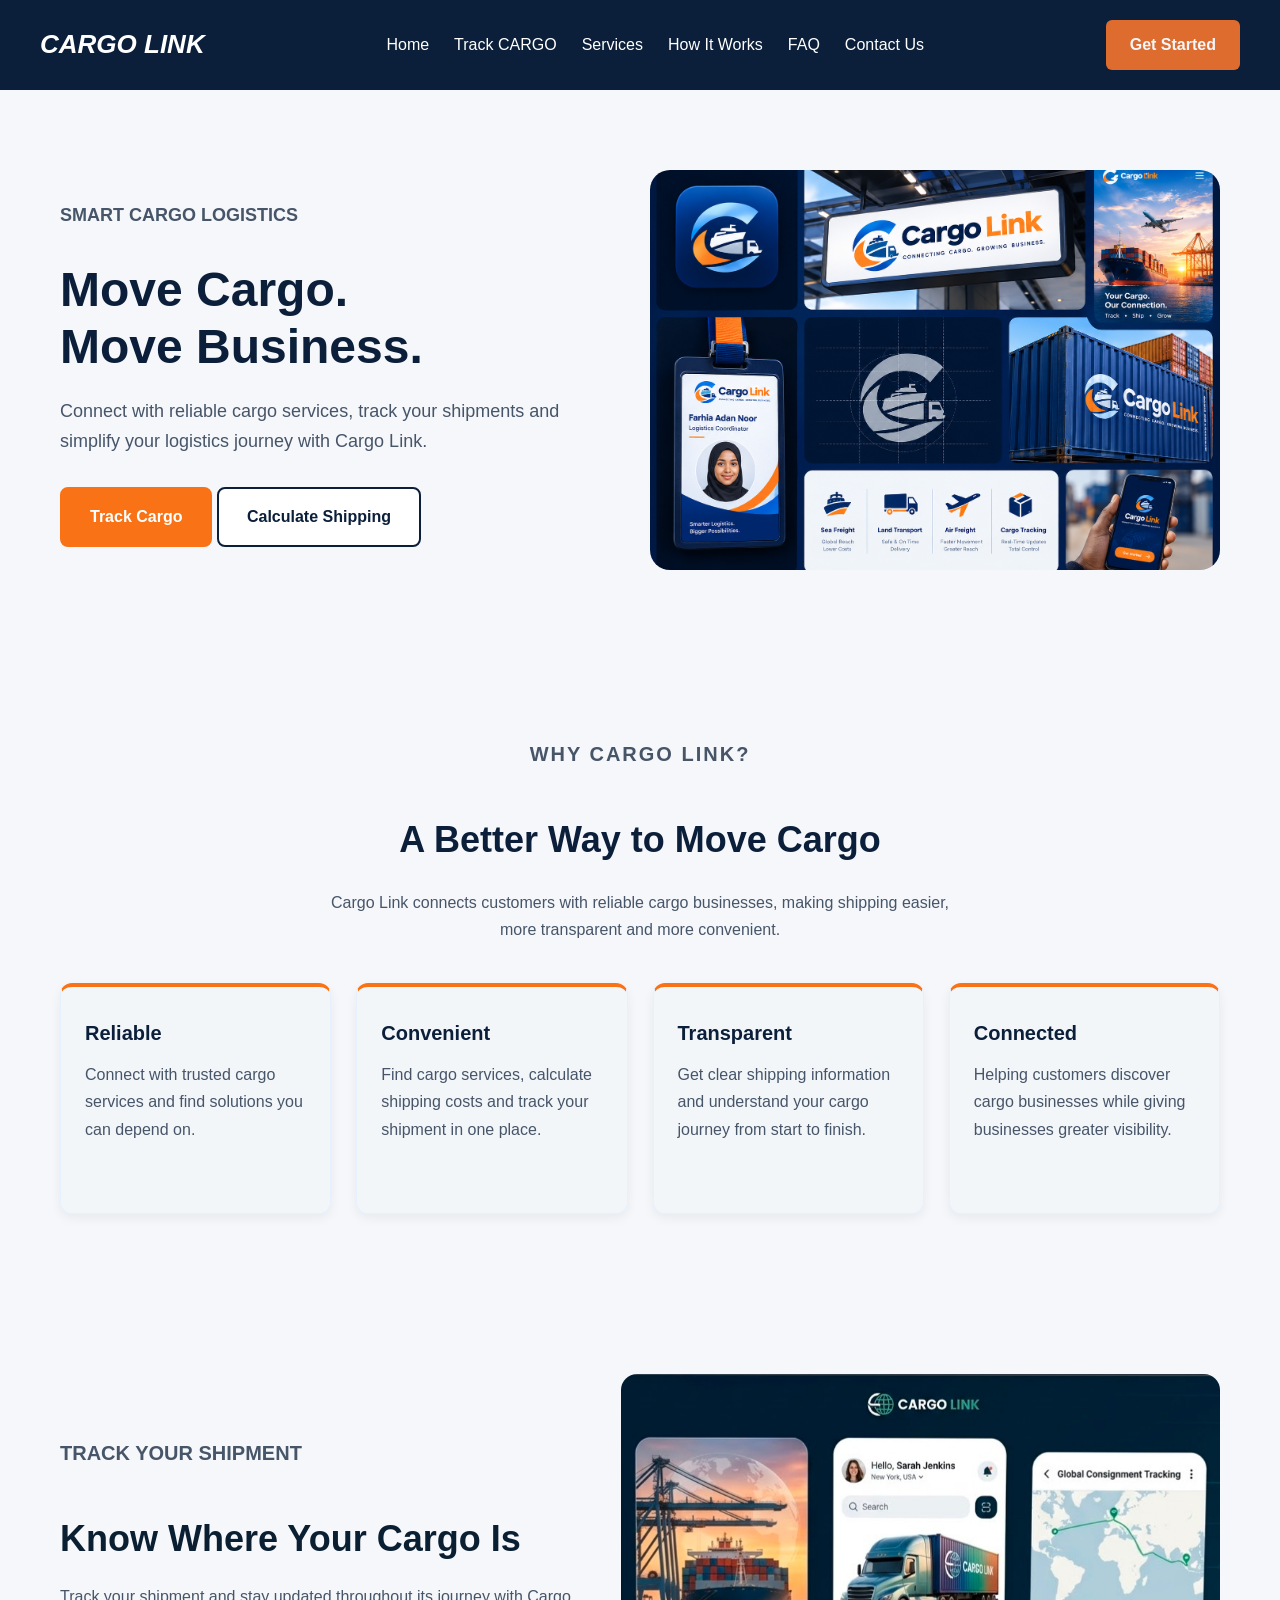
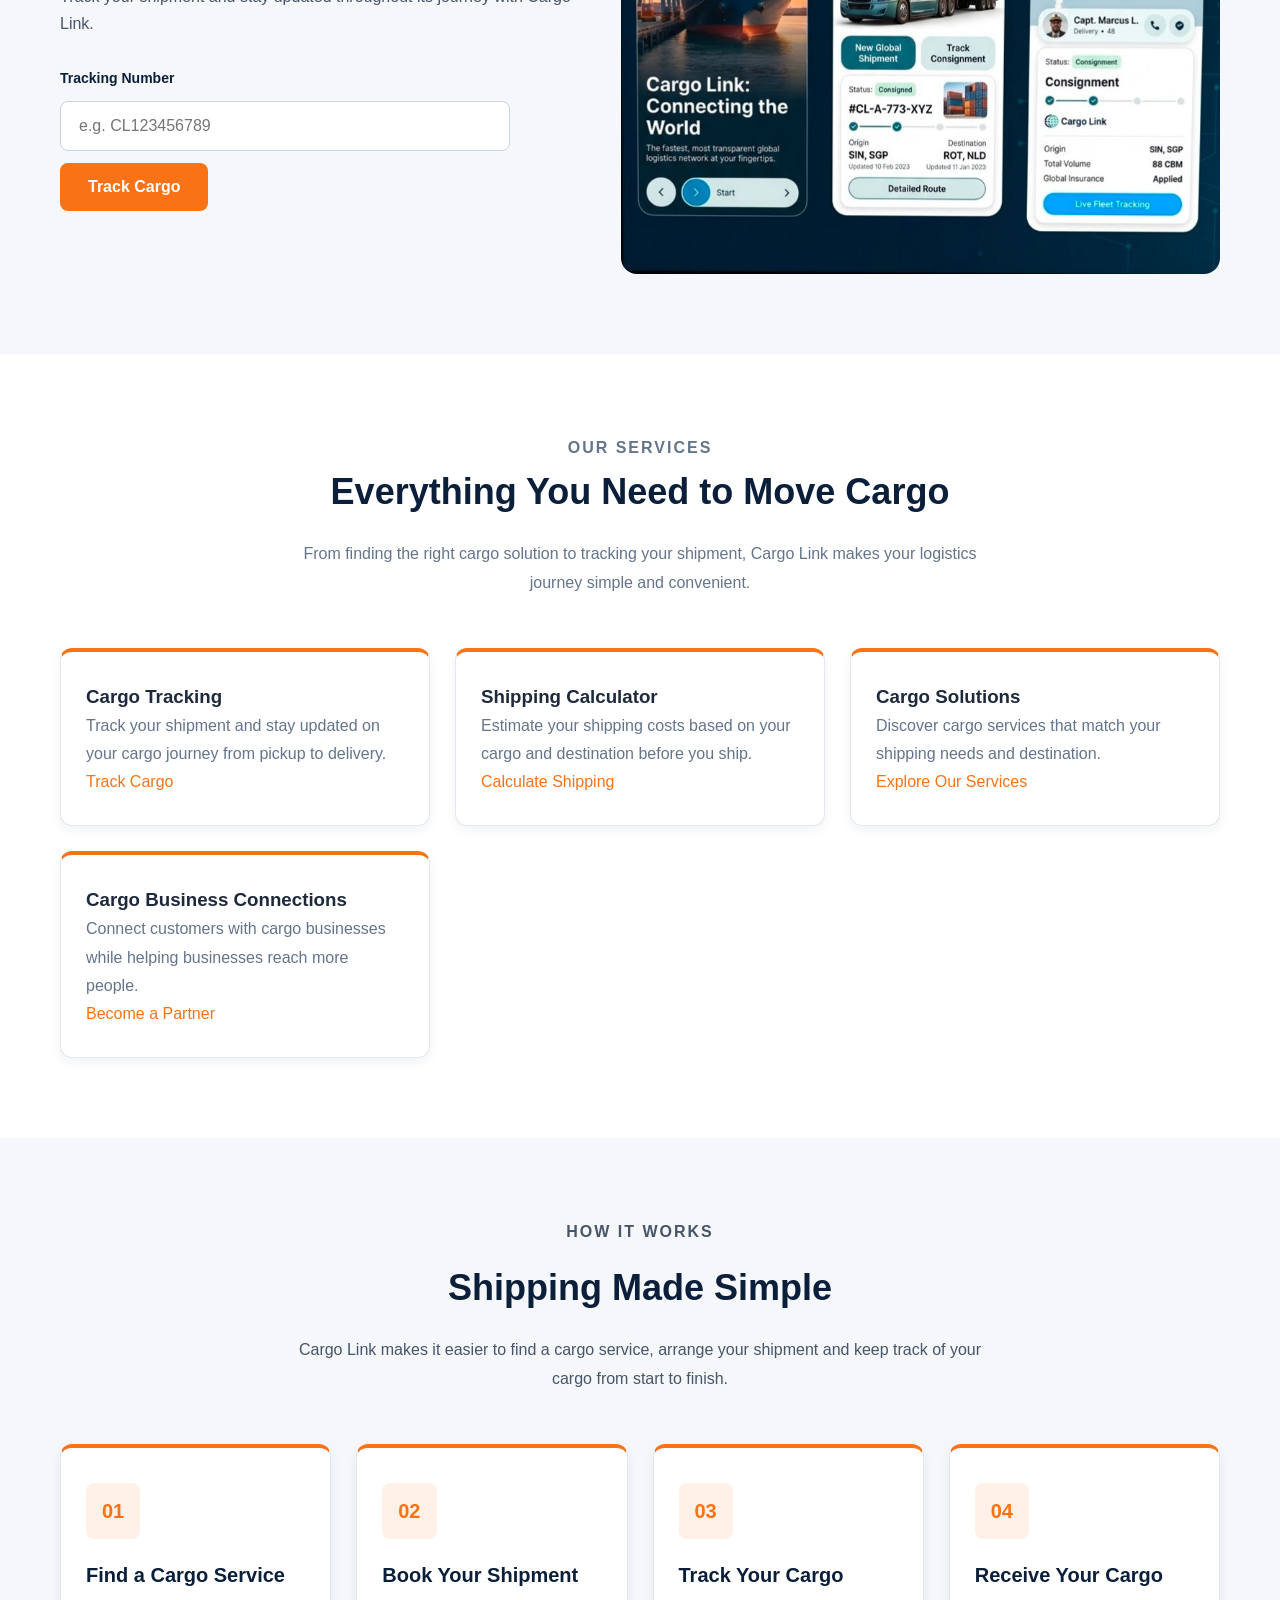
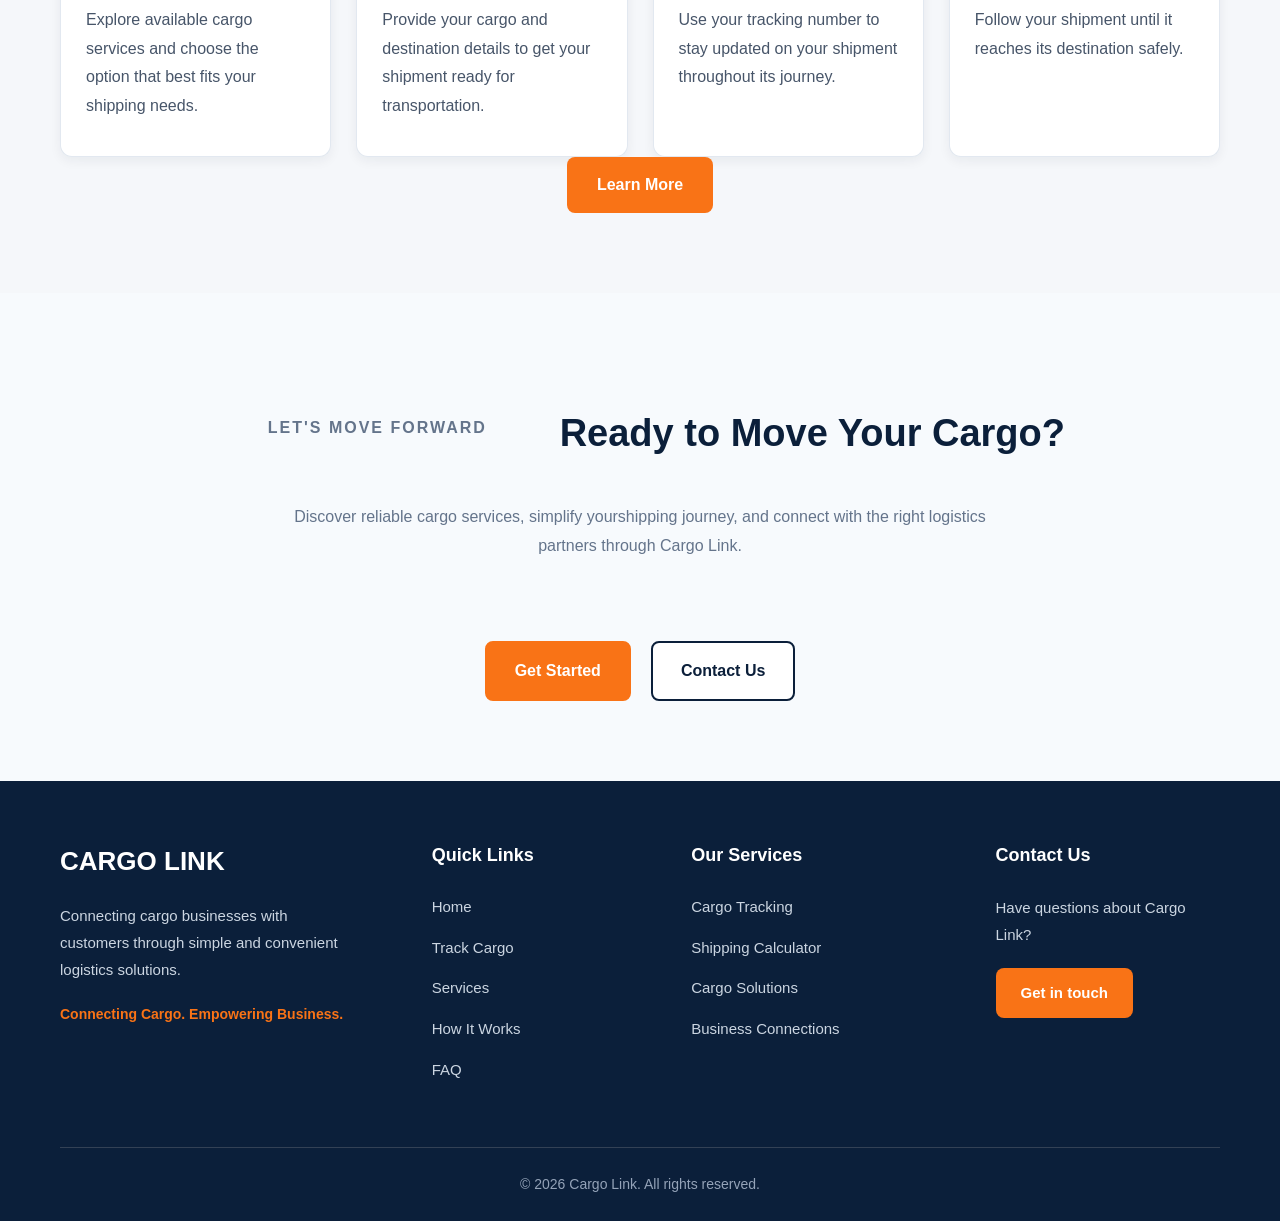
==== commit be4f4efd: "build my project" ====
--- a/index.html
+++ b/index.html
@@ -12,10 +12,10 @@
 <body>
     <!--NAVBAR-->
     <header>
-        <nav>
+        <nav >
             <div>
               <!--Logo-->
-                <a href="index.html">CARGO LINK</a>
+                <a href="index.html" class="logo">CARGO LINK</a>
             </div>
             <!--Navigation Links-->
             <ul>
@@ -28,148 +28,96 @@
             </ul>
 
             <!--Get Started button-->
+            <div class="get-started">
             <a href="shipping-calculator.html">Get Started</a>
+           </div>
         </nav>
     </header>
     <main>
         <!--HERO SECTION-->
-        <section id="hero">
+        <section class="hero">
             <div class="hero-content">
-                <p>SMART CARGO LOGISTICS</p>
+                <p class="hero-tag">SMART CARGO LOGISTICS</p>
                 <h1>
                     Move Cargo.<br>
                     Move Business.
                 </h1>
                 <p>Connect with reliable cargo services, track your shipments and simplify your logistics journey with Cargo Link.</p>
            <div>
-            <a href="track-cargo.html">Track Cargo</a>
-            <a href="shipping-calculator.html"> Calculate Shipping</a>
+        <a href="track-cargo.html"class="btn btn-primary">Track Cargo</a>
+            <a href="shipping-calculator.html" class="btn btn-secondary"> Calculate Shipping</a>
            </div>
 
             </div>
             <!--Hero Image-->
-            <div>
-                <img src="images/hero.png" alt="Cargo Link Logistics and cargo transportations">
+            <div class="hero-image">
+            <img src="images/hero.png" alt="Cargo Link Logistics and cargo transportations">
             </div>
 
         </section>
-
-
 
 <!-- WHY CARGO LINK SECTION -->
 <section id="why-us">
 
     <div>
-        <p>WHY CARGO LINK?</p>
-
-        <h2>
-            A Better Way to Move Cargo
-        </h2>
-
-        <p>
-            Cargo Link connects customers with reliable cargo
-            businesses, making shipping easier, more transparent,
-            and more convenient.
-        </p>
-    </div>
-
-
-    <div>
+        <p class="section-description">WHY CARGO LINK?</p>
+        <h2>A Better Way to Move Cargo</h2>
+        <p>Cargo Link connects customers with reliable cargo businesses, making shipping easier, more transparent and more convenient.</p>
+    </div>
+
+
+    <div class="why-us-cards">
 
         <!-- Feature 1 -->
         <article>
             <h3>Reliable</h3>
-
-            <p>
-                Connect with trusted cargo services and
-                find solutions you can depend on.
-            </p>
-        </article>
-
+            <p>Connect with trusted cargo services and find solutions you can depend on.</p>
+        </article>
 
         <!-- Feature 2 -->
         <article>
             <h3>Convenient</h3>
-
-            <p>
-                Find cargo services, calculate shipping costs,
-                and track your shipment in one place.
-            </p>
-        </article>
-
+            <p>Find cargo services, calculate shipping costs and track your shipment in one place.</p>
+        </article>
 
         <!-- Feature 3 -->
         <article>
-            <h3>Transparent</h3>
-
-            <p>
-                Get clear shipping information and understand
-                your cargo journey from start to finish.
-            </p>
-        </article>
-
+            <h3>Transparent</h3>    
+            <p>Get clear shipping information and understand your cargo journey from start to finish.</p>
+        </article>
 
         <!-- Feature 4 -->
         <article>
             <h3>Connected</h3>
-
-            <p>
-                Helping customers discover cargo businesses
-                while giving businesses greater visibility.
-            </p>
-        </article>
-
-    </div>
-
-</section>
+            <p>Helping customers discover cargo businesses while giving businesses greater visibility.</p>
+        </article>
+
+    </div>
+
+</section>
+
 <!-- CARGO TRACKING SECTION -->
-<section id="tracking">
-
-    <!-- Tracking Introduction -->
-    <div>
-
-        <p>TRACK YOUR SHIPMENT</p>
-
-        <h2>
-            Know Where Your Cargo Is
-        </h2>
-
-        <p>
-            Track your shipment and stay updated
-            throughout its journey with Cargo Link.
-        </p>
-
-        <!-- Tracking Form -->
+<section id="tracking" >
+
+    <div class="tracking-content">
+
+        <p class="tracking-description">TRACK YOUR SHIPMENT</p>
+
+        <h2>Know Where Your Cargo Is</h2>
+        <p> Track your shipment and stay updated throughout its journey with Cargo Link.</p>
+
         <form>
 
-            <label for="tracking-number">
-                Tracking Number
-            </label>
-
-            <input
-                type="text"
-                id="tracking-number"
-                name="tracking-number"
-                placeholder="e.g. CL123456789"
-            >
-
-            <button type="submit">
-                Track Cargo
-            </button>
-
+            <label for="tracking-number">Tracking Number</label>
+
+            <input type="text" id="tracking-number" name="tracking-number" placeholder="e.g. CL123456789" >
+            <button type="submit" class="track-btn">Track Cargo</button>
         </form>
 
     </div>
 
-
-    <!-- Tracking Visual -->
-    <div>
-
-        <img
-            src="images/cargo-tracking.jpeg"
-            alt="Cargo shipment tracking"
-        >
-
+    <div class="tracking-image">
+    <img src="images/cargo-tracking.jpeg" alt="Cargo shipment tracking">
     </div>
 
 </section>
@@ -180,96 +128,51 @@
     <!-- Section Introduction -->
     <div>
 
-        <p>OUR SERVICES</p>
-
-        <h2>
-            Everything You Need to Move Cargo
-        </h2>
-
-        <p>
-            From finding the right cargo solution to tracking
-            your shipment, Cargo Link makes your logistics
-            journey simple and convenient.
-        </p>
-
-    </div>
-
+        <p class="section-description">OUR SERVICES</p>
+
+        <h2>Everything You Need to Move Cargo</h2>
+        <p>From finding the right cargo solution to tracking your shipment, Cargo Link makes your logistics journey simple and convenient.</p>
+
+    </div>
 
     <!-- Services Cards -->
-    <div>
+    <div class="service-cards">
 
         <!-- Service 1 -->
         <article>
 
-            <h3>
-                Cargo Tracking
-            </h3>
-
-            <p>
-                Track your shipment and stay updated on
-                your cargo journey from pickup to delivery.
-            </p>
-
-            <a href="track-cargo.html">
-                Track Cargo →
-            </a>
-
-        </article>
-
+            <h3>Cargo Tracking</h3>
+            <p>Track your shipment and stay updated on your cargo journey from pickup to delivery.</p>
+
+            <a href="track-cargo.html">Track Cargo  </a>
+
+        </article>
 
         <!-- Service 2 -->
         <article>
 
-            <h3>
-                Shipping Calculator
-            </h3>
-
-            <p>
-                Estimate your shipping costs based on your
-                cargo and destination before you ship.
-            </p>
-
-            <a href="shipping-calculator.html">
-                Calculate Shipping →
-            </a>
-
-        </article>
-
+            <h3>Shipping Calculator</h3>
+            <p>Estimate your shipping costs based on your cargo and destination before you ship.</p>
+
+            <a href="shipping-calculator.html">Calculate Shipping </a>
+
+        </article>
 
         <!-- Service 3 -->
         <article>
 
-            <h3>
-                Cargo Solutions
-            </h3>
-
-            <p>
-                Discover cargo services that match your
-                shipping needs and destination.
-            </p>
-
-            <a href="services.html">
-                Explore Services →
-            </a>
-
-        </article>
-
+            <h3>Cargo Solutions</h3>
+            <p>Discover cargo services that match your shipping needs and destination.</p>
+            <a href="services.html"> Explore Our Services </a>
+
+        </article>
 
         <!-- Service 4 -->
         <article>
 
-            <h3>
-                Cargo Business Connections
-            </h3>
-
-            <p>
-                Connect customers with cargo businesses
-                while helping businesses reach more people.
-            </p>
-
-            <a href="partners.html">
-                Become a Partner →
-            </a>
+            <h3>Cargo Business Connections</h3>
+            <p>Connect customers with cargo businesses while helping businesses reach more people.</p>
+            <a href="partners.html">Become a Partner </a>
 
         </article>
 
@@ -280,107 +183,54 @@
 <!-- HOW IT WORKS SECTION -->
 <section id="how-it-works">
 
-    <!-- Section Introduction -->
-    <div>
-
-        <p>HOW IT WORKS</p>
-
-        <h2>
-            Shipping Made Simple
-        </h2>
-
-        <p>
-            Cargo Link makes it easier to find a cargo service,
-            arrange your shipment, and keep track of your cargo
-            from start to finish.
-        </p>
-
-    </div>
-
-
-    <!-- Steps -->
-    <div>
+    <div>
+
+        <p class="how-it-works-tag">HOW IT WORKS</p>
+
+        <h2>Shipping Made Simple</h2>
+        <p>Cargo Link makes it easier to find a cargo service, arrange your shipment and keep track of your cargo from start to finish.</p>
+
+    </div>
+
+    <div class="how-it-works-cards">
 
         <!-- Step 1 -->
         <article>
 
             <span>01</span>
 
-            <div>
-                🔎
-            </div>
-
-            <h3>
-                Find a Cargo Service
-            </h3>
-
-            <p>
-                Explore available cargo services and choose
-                the option that best fits your shipping needs.
-            </p>
-
-        </article>
-
+            <h3>Find a Cargo Service</h3>
+            <p>Explore available cargo services and choose the option that best fits your shipping needs.</p>
+
+        </article>
 
         <!-- Step 2 -->
         <article>
 
             <span>02</span>
 
-            <div>
-                📦
-            </div>
-
-            <h3>
-                Book Your Shipment
-            </h3>
-
-            <p>
-                Provide your cargo and destination details
-                to get your shipment ready for transportation.
-            </p>
-
-        </article>
-
+            <h3>Book Your Shipment</h3>
+            <p>Provide your cargo and destination details to get your shipment ready for transportation.</p>
+
+        </article>
 
         <!-- Step 3 -->
         <article>
 
             <span>03</span>
 
-            <div>
-                📍
-            </div>
-
-            <h3>
-                Track Your Cargo
-            </h3>
-
-            <p>
-                Use your tracking number to stay updated
-                on your shipment throughout its journey.
-            </p>
-
-        </article>
-
+            <h3>Track Your Cargo</h3>
+            <p>Use your tracking number to stay updated on your shipment throughout its journey.</p>
+
+        </article>
 
         <!-- Step 4 -->
         <article>
 
             <span>04</span>
 
-            <div>
-                ✅
-            </div>
-
-            <h3>
-                Receive Your Cargo
-            </h3>
-
-            <p>
-                Follow your shipment until it reaches
-                its destination safely.
-            </p>
+            <h3>Receive Your Cargo</h3>
+            <p>Follow your shipment until it reaches its destination safely.</p>
 
         </article>
 
@@ -390,9 +240,7 @@
     <!-- Learn More -->
     <div>
 
-        <a href="how-it-works.html">
-            Learn More About How It Works →
-        </a>
+        <a href="how-it-works.html">Learn More</a>
 
     </div>
 
@@ -403,27 +251,15 @@
 
     <div>
 
-        <p>LET'S MOVE FORWARD</p>
-
-        <h2>
-            Ready to Move Your Cargo?
-        </h2>
-
-        <p>
-            Discover reliable cargo services, simplify your
-            shipping journey, and connect with the right
-            logistics partners through Cargo Link.
-        </p>
+        <p class="cta-tag">LET'S MOVE FORWARD</p>
+
+        <h2> Ready to Move Your Cargo?</h2>
+        <p>Discover reliable cargo services, simplify yourshipping journey, and connect with the right logistics partners through Cargo Link.</p>
 
         <div>
 
-            <a href="shipping-calculator.html">
-                Get Started →
-            </a>
-
-            <a href="contact.html">
-                Contact Us
-            </a>
+            <a href="shipping-calculator.html" class="btn btn-primary">Get Started </a>
+            <a href="contact.html" class="btn btn-secondary">Contact Us</a>
 
         </div>
 
@@ -436,29 +272,17 @@
 <!-- FOOTER SECTION -->
 <footer id="footer">
 
-    <!-- Main Footer Content -->
-    <div class="footer-container">
-
-        <!-- Brand Information -->
-        <div class="footer-brand">
-
-            <a href="index.html" class="footer-logo">
-                CARGO LINK
-            </a>
-
-            <p>
-                Connecting cargo businesses with customers
-                through simple and convenient logistics solutions.
-            </p>
-
-            <p class="footer-tagline">
-                Connecting Cargo. Empowering Business.
-            </p>
-
-        </div>
-
-
-        <!-- Quick Links -->
+    <div class="footer-card">
+
+        <div class="footer-website">
+
+            <a href="index.html" class="footer-logo">CARGO LINK</a>
+            <p>Connecting cargo businesses with customers through simple and convenient logistics solutions.</p>
+
+            <p class="footer-tag"> Connecting Cargo. Empowering Business.</p>
+
+        </div>
+
         <div class="footer-links">
 
             <h3>Quick Links</h3>
@@ -473,73 +297,37 @@
 
         </div>
 
-
-        <!-- Our Services -->
         <div class="footer-links">
 
             <h3>Our Services</h3>
 
             <ul>
-                <li>
-                    <a href="track-cargo.html">Cargo Tracking</a>
-                </li>
-
-                <li>
-                    <a href="shipping-calculator.html">
-                        Shipping Calculator
-                    </a>
-                </li>
-
-                <li>
-                    <a href="services.html">Cargo Solutions</a>
-                </li>
-
-                <li>
-                    <a href="partners.html">
-                        Business Connections
-                    </a>
-                </li>
+                <li><a href="track-cargo.html">Cargo Tracking</a></li>
+                <li><a href="shipping-calculator.html">Shipping Calculator</a></li>
+                <li><a href="services.html">Cargo Solutions</a></li>
+                <li><a href="partners.html">Business Connections</a></li>
             </ul>
 
         </div>
 
-
-        <!-- Contact Information -->
         <div class="footer-contact">
 
             <h3>Contact Us</h3>
-
-            <p>
-                Have questions about Cargo Link?
-            </p>
-
-            <a href="contact.html">
-                Get in Touch →
-            </a>
-
-        </div>
-
-    </div>
-
-
-    <!-- Footer Bottom -->
+            <p>Have questions about Cargo Link?</p>
+            <a href="contact.html">Get in touch</a>
+
+        </div>
+
+    </div>
+
     <div class="footer-bottom">
 
-        <p>
-            &copy; 2026 Cargo Link. All rights reserved.
-        </p>
-
-        <div>
-            <a href="privacy-policy.html">Privacy Policy</a>
-
-            <a href="terms.html">Terms &amp; Conditions</a>
-        </div>
+        <p> &copy; 2026 Cargo Link. All rights reserved.</p>
 
     </div>
 
 </footer>
 
-    
     
 </body>
 </html>
--- a/style.css
+++ b/style.css
@@ -1,997 +1,2637 @@
-/* ========================================
-   CARGO LINK WEBSITE
-   Main Stylesheet
-======================================== */
-
-
-/* 1. CSS VARIABLES */
-:root {
-    --navy: #0B1F33;
-    --blue: #1769AA;
-    --teal: #19A7A0;
-
-    --background: #F7F9FC;
-    --white: #FFFFFF;
-
-    --text: #243447;
-    --muted: #667085;
-    --border: #D9E2EC;
-
-    --shadow: 0 10px 30px rgba(11, 31, 51, 0.08);
-    --shadow-hover: 0 16px 40px rgba(11, 31, 51, 0.14);
-
-    --radius: 14px;
-    --transition: 0.3s ease;
-}
-
-
-/* 2. RESET AND GLOBAL STYLES */
-* {
+*{
     margin: 0;
     padding: 0;
     box-sizing: border-box;
 }
 
-html {
-    scroll-behavior: smooth;
-    scroll-padding-top: 90px;
-}
-
 body {
-    font-family: 'Inter', sans-serif;
-    background-color: var(--white);
-    color: var(--text);
-    line-height: 1.7;
-    overflow-x: hidden;
-}
-
-img {
-    display: block;
-    max-width: 100%;
-    height: auto;
-}
-
-a {
-    color: inherit;
-    text-decoration: none;
-}
-
-button,
-input {
-    font: inherit;
-}
-
-button,
-a {
-    -webkit-tap-highlight-color: transparent;
-}
-
-button {
-    cursor: pointer;
-}
-
-ul {
-    list-style: none;
-}
-
-h1,
-h2,
-h3,
-h4 {
-    font-family: 'Poppins', sans-serif;
-    color: var(--navy);
-    line-height: 1.25;
-}
-
-p {
-    color: var(--muted);
-}
-
-::selection {
-    background-color: var(--teal);
-    color: var(--white);
-}
-
-
-/* 3. GENERAL BUTTON STYLES */
-.btn,
-button {
-    transition:
-        background-color var(--transition),
-        color var(--transition),
-        transform var(--transition),
-        box-shadow var(--transition);
-}
-
-button,
-a {
-    outline-offset: 4px;
-}
-
-a:focus-visible,
-button:focus-visible,
-input:focus-visible {
-    outline: 3px solid var(--teal);
-}
-
-
-/* 4. NAVIGATION BAR */
-header {
-    width: 100%;
-    background-color: var(--white);
-    border-bottom: 1px solid var(--border);
+    font-family: Arial, sans-serif;
+    background-color: #f5f7fa;
+    color: rgb(30, 41, 59);
+    line-height: 1.6;
+}
+nav {
+    display: flex;
     position: sticky;
     top: 0;
+    justify-content: space-between;
+    align-items: center;
+    background-color: rgb(11, 31, 58);
+    padding: 20px 40px;
     z-index: 1000;
 }
-
-nav {
-    max-width: 1200px;
-    min-height: 82px;
-    margin: 0 auto;
-    padding: 16px 24px;
-
+.logo {
+    color: #ffffff;
+    font-size: 26px;
+    font-weight: bold;
+    font-style: oblique;
+    text-decoration:none;
+}
+
+nav ul {
+    display: flex;
+    list-style: none;
+    gap: 25px;
+}
+
+nav ul li a {
+    color: #FFFFFF;
+    text-decoration: none;
+    font-size: 16px;
+    font-weight: 500;
+}
+
+.get-started a{
+    background-color: #de6c2e;
+    color: #F5F7FA;
+    font-size: 16px;
+    font-weight:600;
+    text-decoration: none;
+    padding: 12px 24px;
+    border-radius:6px;
+    display:inline-block;
+    transition: all 0.3s;
+    
+}
+nav ul li a:hover {
+    color: #F97316;
+}
+.get-started a:hover {
+    background-color: #0D9488;
+}
+
+@media screen and (max-width: 992px) {
+nav{
+   padding: 20px; 
+}
+
+.nav-links{
+   gap: 12px; 
+}
+
+.nav.nav-links a{
+    font-size: 13px;
+}
+
+.logo{
+    font-size: 20px;
+}
+.get-started{
+    padding: 10px 14px;
+    font-size: 13px;
+}
+}
+
+@media (max-width: 600px) {
+ nav{
+    flex-direction: column;
+    gap: 20px;
+  padding: 20px; 
+}
+
+.nav-links{
+    flex-direction: column;
+    gap:15px;
+    text-align: center;
+    width: 100%;
+}
+
+.nav li{
+    width: 100%;
+}
+
+.nav-links a{
+    padding:5px;
+    display: block;
+    font-size: 15px;
+}
+
+.get-started{
+    display: inline-block;
+    text-align: center;
+}
+}
+
+.hero {
     display: flex;
     align-items: center;
     justify-content: space-between;
-    gap: 24px;
-}
-
-/* Logo */
-nav > div:first-child a {
-    font-family: 'Poppins', sans-serif;
-    font-size: 1.4rem;
-    font-weight: 800;
-    letter-spacing: -0.5px;
-    color: var(--navy);
-    white-space: nowrap;
-}
-
-nav > div:first-child a::before {
-    content: "";
+    gap: 40px;
+    padding: 80px 60px;
+    background-color: #F5F7FA;
+}
+
+.hero-content h1 {
+    font-size: 48px;
+    color: #0B1F3A;
+    line-height: 1.2;
+    margin-bottom: 20px;
+}
+
+.hero-content p {
+    font-size: 18px;
+    color: #475569;
+    line-height: 1.7;
+    margin-bottom: 30px;
+    max-width: 550px;
+}
+
+.hero-tag { 
+font-size: 20px;
+font-weight: 700;
+color: #475569;
+line-height: 1.7;
+max-width: 650px;
+margin: 0 auto 40px;
+}
+
+.btn-primary {
     display: inline-block;
-    width: 9px;
-    height: 27px;
-    background-color: var(--teal);
-    border-radius: 5px;
-    margin-right: 9px;
-    vertical-align: -5px;
-}
-
-/* Navigation links */
-nav ul {
-    display: flex;
-    align-items: center;
-    justify-content: center;
-    gap: 22px;
-}
-
-nav ul li a {
+    background-color: #F97316;
+    color: #FFFFFF;
+    padding: 14px 24px;
+    text-decoration: none;
+    border-radius: 6px;
+    font-weight: bold;
+}
+
+.btn-secondary {
     display: inline-block;
-    font-size: 0.9rem;
-    font-weight: 600;
-    color: var(--text);
-    transition: color var(--transition);
-}
-
-nav ul li a:hover {
-    color: var(--teal);
-}
-
-/* Get Started button */
-nav > a:last-child {
-    display: inline-block;
-    background-color: var(--blue);
-    color: var(--white);
-    padding: 11px 21px;
-    border-radius: 8px;
-    font-weight: 700;
-    font-size: 0.9rem;
-    white-space: nowrap;
-    transition: var(--transition);
-}
-
-nav > a:last-child:hover {
-    background-color: var(--navy);
-    transform: translateY(-2px);
-    box-shadow: var(--shadow);
-}
-
-
-/* 5. HERO SECTION */
-#hero {
-    max-width: 1200px;
-    min-height: 570px;
-    margin: 0 auto;
-    padding: 80px 24px;
-
-    display: grid;
-    grid-template-columns: 1fr 1fr;
-    align-items: center;
-    gap: 55px;
-}
-
-/* Hero text */
-#hero .hero-content > p:first-child {
-    display: inline-block;
-    background-color: rgba(25, 167, 160, 0.12);
-    color: #087E78;
-    padding: 7px 14px;
-    border-radius: 30px;
-    font-size: 0.78rem;
-    font-weight: 800;
-    letter-spacing: 1.4px;
-    margin-bottom: 22px;
-}
-
-#hero h1 {
-    font-size: clamp(2.8rem, 5vw, 4.5rem);
-    font-weight: 800;
-    letter-spacing: -2px;
-    margin-bottom: 22px;
-}
-
-#hero .hero-content > p:nth-of-type(2) {
-    max-width: 520px;
-    font-size: 1.05rem;
-    line-height: 1.9;
-    margin-bottom: 30px;
-}
-
-/* Hero buttons container */
-#hero .hero-content > div {
-    display: flex;
-    flex-wrap: wrap;
-    gap: 14px;
-}
-
-/* Hero buttons */
-#hero .hero-content > div a {
-    display: inline-block;
+    background-color: #FFFFFF;
+    color: #0B1F3A;
     padding: 14px 24px;
-    border: 2px solid var(--blue);
-    border-radius: 8px;
-    font-size: 0.95rem;
-    font-weight: 700;
-    transition: var(--transition);
-}
-
-#hero .hero-content > div a:first-child {
-    background-color: var(--blue);
-    color: var(--white);
-}
-
-#hero .hero-content > div a:first-child:hover {
-    background-color: var(--navy);
-    border-color: var(--navy);
-    transform: translateY(-3px);
-}
-
-#hero .hero-content > div a:last-child {
-    color: var(--blue);
-    background-color: var(--white);
-}
-
-#hero .hero-content > div a:last-child:hover {
-    background-color: var(--blue);
-    color: var(--white);
-    transform: translateY(-3px);
-}
-
-/* Hero image */
-#hero > div:last-child {
-    position: relative;
-}
-
-#hero > div:last-child::before {
-    content: "";
-    position: absolute;
-    width: 85%;
-    height: 85%;
-    right: -15px;
-    bottom: -15px;
-    background-color: var(--teal);
-    opacity: 0.14;
-    border-radius: 24px;
-    z-index: -1;
-}
-
-#hero > div:last-child img {
+    text-decoration: none;
+    border: 2px solid #0B1F3A;
+    border-radius: 6px;
+    font-weight: bold;
+}
+
+.btn-primary:hover {
+    background-color :#0D9488;
+}
+
+.btn-secondary:hover {
+    background-color: #0D9488;
+    color: #FFFFFF;
+}
+
+.hero-image {
+    flex: 1;
+}
+
+.hero-image img {
     width: 100%;
+    max-width: 800px;
     height: 400px;
     object-fit: cover;
-    border-radius: 24px;
-    box-shadow: var(--shadow);
-}
-
-
-/* 6. SHARED SECTION STYLES */
-#why-us,
-#tracking,
-#services,
+    border-radius: 20px;
+}
+
+@media screen and (max-width: 768px) {
+.hero {
+    flex-direction: column;
+    padding: 40px 20px;
+}
+
+.hero-content h1 {
+    font-size: 36px;
+}
+
+.hero-image img {
+    height: auto;
+    width: 100%;
+}
+
+}
+
+#why-us {
+padding: 80px 60px;
+background-color: #F5F7FA;
+text-align: center;
+}
+
+#why-us h2 {
+font-size: 36px;
+color: #0B1F3A;
+margin-bottom: 20px;
+font-weight: bold;
+}
+
+#why-us p {
+font-size: 16px;
+color: #475569;
+line-height: 1.7;
+max-width: 650px;
+margin: 0 auto 40px;
+}
+
+#why-us .section-description {
+font-size: 20px;
+font-weight: 700;
+color: #475569;
+line-height: 1.7;
+max-width: 650px;
+margin: 0 auto 40px;
+}
+
+.why-us-cards  {
+display: grid;
+grid-template-columns: repeat(4, 1fr);
+gap: 25px;
+max-width: 1200px;
+margin: 0 auto;
+
+}
+
+.why-us-cards :hover{
+transform: translateY(-5px);
+box-shadow: 0 12px 30px rgba(11, 31, 58, 0.18);
+}
+
+.why-us-cards article {
+background-color: #f3f6f9;
+padding: 30px 24px;
+border-radius: 12px;
+border: 1px solid #e6f1ff;
+text-align: left;
+box-shadow: 0 4px 12px rgba(11, 31, 58, 0.06);
+transition: transform 0.3s ease, box-shadow 0.3s ease;
+}
+
+.why-us-cards article h3 {
+font-size: 20px;
+color: #0B1F3A;
+margin-bottom: 12px;
+font-weight: 600;
+}
+
+.why-us-cards article p {
+font-size: 15px;
+color: #475569;
+line-height: 1.7;
+margin-bottom: 10px;
+}
+
+
+@media screen and (max-width: 992px) {
+.why-us-cards {
+    grid-template-columns: repeat(2, 1fr);
+}
+
+#why-us {
+    padding: 60px 30px;
+}
+}
+
+
+@media screen and (max-width: 576px) {
+.why-us-cards {
+    grid-template-columns: 1fr;
+}
+
+#why-us {
+    padding: 40px 20px;
+}
+
+ #why-us h2 {
+    font-size: 28px;
+}
+}
+
+.why-us-cards article {
+border-top: 4px solid #F97316;
+}
+
+.why-us-cards article:hover {
+ border-top-color: #0D9488;
+}
+
+#tracking {
+display: flex;
+justify-content: space-between;
+align-items: center;
+gap: 40px;
+padding: 80px 60px;
+background-color: #F5F7FA;
+}
+
+#tracking h2 {
+font-size: 36px;
+color: #0B1F33;
+margin-bottom: 15px;
+font-weight: 700;
+}
+
+
+#tracking p {
+font-size: 16px;
+color: #475569;
+line-height: 1.7;
+max-width: 650px;
+margin: 0 0 30px;
+}
+
+#tracking .tracking-description {
+font-size: 20px;
+font-weight: 700;
+color: #475569;
+line-height: 1.7;
+max-width: 650px;
+margin: 0 auto 40px;  
+}
+
+.tracking-image img {
+width: 100%;
+max-width: 900px;
+height: 500px;
+object-fit: cover;
+border-radius: 16px;
+display: block;
+}
+
+.tracking-content {
+flex: 1;
+min-width: 0;
+}
+
+
+.tracking-image img{
+flex: 1;
+min-width: 0;
+}
+
+#tracking form {
+display: flex;
+flex-direction: column;
+align-items: flex-start;
+gap: 12px;
+margin-top: 25px;
+}
+
+.track-btn {
+padding: 15px 28px;
+background-color: #F97316;
+color: #FFFFFF;
+border: none;
+border-radius: 8px;
+font-size: 16px;
+font-weight: 600;
+cursor: pointer;
+transition: background-color 0.3s ease, transform 0.3s ease;
+}
+
+
+.track-btn:hover {
+background-color: #EA580C;
+transform: translateY(-2px);
+}
+
+#tracking label {
+font-size: 14px;
+font-weight: 600;
+color: #0B1F3A;
+}
+
+#tracking-number {
+width: 100%;
+max-width: 450px;
+padding: 15px 18px;
+border: 1px solid #CBD5E1;
+border-radius: 8px;
+font-size: 16px;
+}
+
+#tracking-number :focus{
+outline: 2px solid #0D9488;
+border-color: #0D9488;    
+}
+
+
+@media screen and (max-width: 768px) {
+#tracking {
+    flex-direction: column;
+    padding: 50px 20px;
+}
+
+.tracking-content {
+    width: 100%;
+}
+
+.tracking-image img {
+    width: 100%;
+    max-width: 100%;
+    height: auto;
+}
+
+ #tracking-number {
+    max-width: 100%;
+}
+
+#tracking .track-btn {
+    width: 100%;
+}
+}
+
+#services{
+padding: 80px 60px;
+background-color: #ffffff;
+text-align: center;
+}
+
+#services h2 {
+font-size: 36px;
+color: #0B1F3A;
+margin-bottom: 20px;
+font-weight: 700;
+}
+
+.section-description{
+color: #475569;
+font-size: 20px;
+font-weight: 700;
+letter-spacing: 2px;
+margin-bottom: 12px;
+text-transform: uppercase;
+}
+
+#services p {
+font-size: 16px;
+color: #64748B;
+line-height: 1.8;
+max-width: 700px;
+margin: 0 auto;
+}
+
+.service-cards {
+display: grid;
+grid-template-columns: repeat(4, 1fr);
+gap: 25px;
+max-width: 1200px;
+margin: 50px auto 0;
+}
+
+.service-cards article {
+background-color: #FFFFFF;
+padding: 30px 25px;
+border-radius: 12px;
+border: 1px solid #E2E8F0;
+box-shadow: 0 4px 12px rgba(11, 31, 58, 0.06);
+text-align: left;
+transition: transform 0.3s ease, box-shadow 0.3s ease, border-color 0.3s ease;
+}
+
+.service-cards article:hover {
+transform: translateY(-5px);
+box-shadow: 0 8px 20ox rgba(11, 31, 58, 0.12);
+}
+
+
+@media screen and (max-width: 992px) {
+.service-cards {
+    grid-template-columns: repeat(2, 1fr);
+}
+
+#services {
+    padding: 60px 30px;
+}
+}
+
+
+@media screen and (max-width: 576px) {
+.service-cards{
+    grid-template-columns: 1fr;
+ }
+
+#services {
+    padding: 40px 20px;
+}
+
+#services h2 {
+    font-size: 28px;
+ }
+}
+
+.service-cards article {
+border-top: 4px solid #F97316;
+}
+
+.service-cards article:hover {
+ border-top-color: #0D9488;
+}
+
+.service-cards article a {
+color: #F97316;
+text-decoration: none;
+font-size: 16px;
+font-weight: 500;
+}
+
+.service-cards article a:hover{
+color: #0D9488;
+}
+
+
 #how-it-works {
-    padding: 90px 24px;
-}
-
-#why-us > div:first-child,
-#services > div:first-child,
-#how-it-works > div:first-child {
-    max-width: 720px;
-    margin: 0 auto 45px;
+padding: 80px 60px;
+background-color: #F5F7FA;
+text-align: center;
+}
+
+#how-it-works h2 {
+font-size: 36px;
+color: #0B1F3A;
+margin-bottom: 20px;
+font-weight: 700;
+}
+
+#how-it-works p {
+font-size: 16px;
+color: #475569;
+line-height: 1.8;
+}
+
+#how-it-works  .how-it-works-tag {
+color: #475569;
+font-size: 16px;
+font-weight: 700;
+letter-spacing: 2px;
+ margin-bottom: 12px;
+}
+
+#how-it-works p {
+max-width: 700px;
+margin: 0 auto;
+}
+
+.how-it-works-cards {
+display: grid;
+grid-template-columns: repeat(4, 1fr);
+gap: 25px;
+max-width: 1200px;
+margin: 50px auto 0;
+}
+
+.how-it-works-cards article {
+background-color: #FFFFFF;
+padding: 35px 25px;
+border-radius: 12px;
+border: 1px solid #E2E8F0;
+border-top: 4px solid #F97316;
+box-shadow: 0 4px 12px rgba(11, 31, 58, 0.06);
+text-align: left;
+transition: transform 0.3s ease, box-shadow 0.3s ease border-color 0.3s ease;
+}
+
+.how-it-works-cards article:hover {
+transform: translateY(-5px);
+border-top-color: #0D9488;
+box-shadow: 0 10px 25px rgba(11, 31, 58, 0.12);
+}
+
+.how-it-works-cards article span {
+display: inline-block;
+color: #F97316;
+background-color: #FFF1E8;
+font-size: 20px;
+font-weight: 700;
+padding: 12px 16px;
+border-radius: 8px;
+margin-bottom: 20px;
+}
+
+.how-it-works-cards article h3 {
+font-size: 20px;
+color: #0B1F3A;
+margin-bottom: 15px;
+font-weight: 700;
+}
+
+.how-it-works-cards article p {
+font-size: 15px;
+color: #64748B;
+line-height: 1.8;
+margin-bottom: 0;
+}
+
+#how-it-works-cards a {
+margin-top: 40px;
+}
+
+#how-it-works a {
+display: inline-block;
+padding: 15px 30px;
+background-color: #F97316;
+color: #FFFFFF;
+text-decoration: none;
+border-radius: 8px;
+font-size: 16px;
+font-weight: 600;
+transition: background-color 0.3s ease, transform 0.3s ease;
+}
+
+#how-it-works  a:hover {
+background-color: #EA580C;
+transform: translateY(-2px);
+}
+
+
+@media screen and (max-width: 992px) {
+#how-it-works {
+    padding: 60px 30px;
+}
+
+#how-it-works > div:nth-child(2) {
+    grid-template-columns: repeat(2, 1fr);
+}
+}
+
+
+@media screen and (max-width: 576px) {
+#how-it-works {
+   padding: 40px 20px;
+}
+
+#how-it-works h2 {
+   font-size: 28px;
+}
+
+.how-it-works-cards{
+   grid-template-columns: 1fr;
+   gap: 20px;
+}
+
+.how-it-works-cards article {
+   padding: 25px 20px;
+}
+}
+
+#cta {
+padding: 80px 60px;
+background-color: #f7fafd;
+text-align: center;
+}
+
+
+#cta  div {
+max-width: 850px;
+margin: 0 auto;
+}
+
+.cta-tag {
+color: #64748B;
+font-size: 30px;
+font-weight: 700;
+letter-spacing: 2px;
+margin-bottom: 15px;
+}
+
+#cta h2 {
+font-size: 38px;
+color: #0B1F3A;
+font-weight: 700;
+margin-bottom: 20px;
+}
+
+#cta p {
+font-size: 16px;
+color:#64748B;
+line-height: 1.8;
+max-width: 700px;
+margin: 0 auto 30px;
+}
+
+#cta div {
+display: flex;
+justify-content: center;
+align-items: center;
+gap: 20px;
+flex-wrap: wrap;
+margin-top: 30px;
+}
+
+
+@media screen and (max-width: 576px) {
+#cta {
+    padding: 50px 20px;
+}
+
+#cta h2 {
+    font-size: 28px;
+}
+
+#cta > div > p {
+    font-size: 15px;
+}
+
+#cta > div > div {
+     flex-direction: column;
+     gap: 15px;
+}
+
+#cta a {
+    width: 100%;
+    max-width: 300px;
+    box-sizing: border-box;
+}
+}
+
+
+#footer {
+background-color: #0B1F3A;
+padding: 60px 60px 0;
+color: #FFFFFF;
+}
+
+.footer-card {
+display: grid;
+grid-template-columns: 1.5fr 1fr 1.2fr 1fr;
+gap: 35px;
+max-width: 1200px;
+margin: 0 auto;
+padding-bottom: 50px;
+}
+
+.footer-website {
+max-width: 300px;
+}
+
+.footer-logo {
+display: inline-block;
+color: #FFFFFF;
+font-size: 26px;
+font-weight: 700;
+text-decoration: none;
+margin-bottom: 20px;
+transition: color 0.3s ease;
+}
+
+.footer-logo:hover {
+color: #F97316;
+}
+
+.footer-website p {
+color: #CBD5E1;
+font-size: 15px;
+line-height: 1.8;
+margin-bottom: 20px;
+}
+
+.footer-website .footer-tag {
+color: #F97316;
+font-size: 14px;
+font-weight: 600;
+line-height: 1.7;
+}
+
+.footer-links h3, .footer-contact h3 {
+color: #FFFFFF;
+font-size: 18px;
+font-weight: 700;
+margin-bottom: 25px;
+}
+
+.footer-links ul {
+list-style: none;
+padding: 0;
+margin: 0;
+}
+
+.footer-links li {
+margin-bottom: 15px;
+}
+
+.footer-links a {
+color: #CBD5E1;
+font-size: 15px;
+text-decoration: none;
+transition: color 0.3s ease, padding-left 0.3s ease;
+}
+
+.footer-links a:hover {
+color: #F97316;
+padding-left: 5px;
+}
+
+.footer-contact p {
+color: #CBD5E1;
+font-size: 15px;
+line-height: 1.8;
+margin-bottom: 20px;
+}
+
+.footer-contact a {
+display: inline-block;
+padding: 13px 25px;
+background-color: #F97316;
+color: #FFFFFF;
+border-radius: 8px;
+font-size: 15px;
+font-weight: 600;
+text-decoration: none;
+transition: background-color 0.3s ease, transform 0.3s ease;
+}
+
+.footer-contact a:hover {
+background-color: #EA580C;
+transform: translateY(-2px);
+}
+
+.footer-bottom {
+border-top: 1px solid #334155;
+padding: 25px 0;
+text-align: center;
+}
+
+.footer-bottom p {
+color: #94A3B8;
+font-size: 14px;
+margin: 0;
+}
+
+
+@media screen and (max-width: 576px) {
+ #footer {
+    padding: 40px 20px 0;
+}
+
+.footer-card {
+    grid-template-columns: 1fr;
+    gap: 30px;
+    padding-bottom: 35px;
+}
+
+.footer-brand {
+    max-width: 100%;
+}
+
+.footer-logo {
+    font-size: 24px;
+ }
+
+.footer-links h3, .footer-contact h3 {
+    margin-bottom: 18px;
+}
+
+.footer-bottom {
+    padding: 20px 0;
+}
+}
+
+
+.tracking-hero {
+display: flex;
+justify-content: space-between;
+align-items: center;
+gap: 50px;
+padding: 80px 60px;
+background-color: #F5F7FA;
+}
+
+.tracking-hero-content {
+flex: 1;
+min-width: 0;
+}
+
+.hero-label {
+display: inline-block;
+color: #F97316;
+font-size: 15px;
+font-weight: 700;
+letter-spacing: 2px;
+margin-bottom: 20px;
+}
+
+.tracking-hero h1 {
+font-size: 46px;
+color: #0B1F3A;
+font-weight: 700;
+line-height: 1.2;
+margin-bottom: 25px;
+}
+
+.tracking-hero h1 span {
+color: #F97316;
+}
+
+.tracking-hero-content > p:not(.hero-trust) {
+max-width: 600px;
+color: #475569;
+font-size: 17px;
+line-height: 1.8;
+margin-bottom: 30px;
+}
+
+.btn {
+display: inline-block;
+padding: 15px 28px;
+border-radius: 8px;
+font-size: 16px;
+font-weight: 600;
+text-decoration: none;
+transition: background-color 0.3s ease, color 0.3s ease, transform 0.3s ease;
+}
+
+.btn-primary {
+background-color: #F97316;
+color: #FFFFFF;
+border: 2px solid #F97316;
+}
+
+.btn-primary:hover {
+background-color: #EA580C;
+border-color: #EA580C;
+transform: translateY(-2px);
+}
+
+.tracking-hero .hero-trust {
+color: #64748b;
+font-size: 14px;
+font-weight: 600;
+letter-spacing: 0.5px;
+margin-top: 25px;
+}
+
+.tracking-hero-image {
+flex: 1;
+min-width: 0;
+}
+
+.tracking-hero-image img {
+display: block;
+width: 100%;
+height: 420px;
+object-fit: cover;
+border-radius: 16px;
+box-shadow: 0 10px 30px rgba(11, 31, 58, 0.12);
+}
+
+@media screen and (max-width: 768px) {
+.tracking-hero {
+  flex-direction: column;
+  padding: 50px 20px;
+  gap: 35px;
+}
+
+.tracking-hero h1 {
+  font-size: 34px;
+}
+
+.tracking-hero-image {
+  width: 100%;
+}
+
+.tracking-hero-image img {
+  height: auto;
+  max-height: 350px;
+}
+
+}
+
+.tracking-section {
+padding: 80px 60px;
+background-color: #FFFFFF;
+}
+
+.section-heading {
+text-align: center;
+max-width: 750px;
+margin: 0 auto 45px;
+}
+
+.section-label {
+display: inline-block;
+color: #64748B;
+font-size: 15px;
+font-weight: 700;
+letter-spacing: 2px;
+margin-bottom: 15px;
+}
+
+.section-heading h2 {
+color: #0B1F3A;
+font-size: 36px;
+font-weight: 700;
+margin-bottom: 20px;
+}
+
+.section-heading > p {
+color: #475569;
+font-size: 16px;
+line-height: 1.8;
+}
+
+.tracking-form-card {
+max-width: 700px;
+margin: 0 auto;
+padding: 40px;
+background-color: #F5F7FA;
+border: 1px solid #E2E8F0;
+border-radius: 16px;
+box-shadow: 0 4px 12px rgba(11, 31, 58, 0.06);
+}
+
+.tracking-form-card form {
+display: flex;
+flex-direction: column;
+gap: 25px;
+}
+
+.form-group {
+display: flex;
+flex-direction: column;
+gap: 12px;
+}
+
+.form-group label {
+color: #0B1F3A;
+font-size: 15px;
+font-weight: 600;
+}
+
+#tracking-number {
+width: 100%;
+box-sizing: border-box;
+padding: 15px 18px;
+border: 1px solid #CBD5E1;
+border-radius: 8px;
+background-color: #FFFFFF;
+color: #0B1F3A;
+font-size: 16px;
+outline: none;
+transition: border-color 0.3s ease, box-shadow 0.3s ease;
+}
+
+#tracking-number:focus {
+border-color: #0D9488;
+box-shadow: 0 0 0 3px rgba(13, 148, 136, 0.15);
+}
+
+
+.tracking-form-card .btn {
+align-self: flex-start;
+cursor: pointer;
+}
+
+.form-help {
+color: #64748B;
+font-size: 14px;
+line-height: 1.7;
+margin-top: 25px;
+}
+
+@media screen and (max-width: 576px) {
+.tracking-section {
+    padding: 45px 20px;
+}
+
+.section-heading h2 {
+    font-size: 28px;
+}
+
+.tracking-form-card {
+    padding: 25px 20px;
+}
+
+.tracking-form-card .btn {
+    width: 100%;
+    box-sizing: border-box;
+}
+}
+
+.progress-section {
+padding: 80px 60px;
+background-color: #F5F7FA;
+}
+
+.delivery {
+max-width: 850px;
+margin: 0 auto;
+}
+
+.delivery-stage {
+display: flex;
+align-items: flex-start;
+gap: 25px;
+padding: 25px;
+margin-bottom: 20px;
+background-color: #FFFFFF;
+border: 1px solid #E2E8F0;
+border-left: 4px solid #F97316;
+border-radius: 12px;
+box-shadow: 0 4px 12px rgba(11, 31, 58, 0.05);
+transition: transform 0.3s ease, border-color 0.3s ease, box-shadow 0.3s ease;
+}
+
+.delivery-stage:hover {
+transform: translateX(5px);
+border-left-color: #0D9488;
+box-shadow: 0 8px 20px rgba(11, 31, 58, 0.1);
+}
+
+.delivery-number {
+display: flex;
+justify-content: center;
+align-items: center;
+flex-shrink: 0;
+width: 45px;
+height: 45px;
+background-color: #FFF1E8;
+color: #F97316;
+border-radius: 50%;
+font-size: 18px;
+font-weight: 700;
+}
+
+.delivery-content h3 {
+color: #0B1F3A;
+font-size: 20px;
+margin-bottom: 10px;
+}
+
+.delivery-content p {
+color: #64748B;
+font-size: 15px;
+line-height: 1.8;
+margin: 0;
+}
+
+@media screen and (max-width: 576px) {
+.progress-section {
+    padding: 45px 20px;
+}
+
+.delivery-stage {
+    gap: 15px;
+    padding: 20px 15px;
+}
+
+.delivery-content h3 {
+   font-size: 18px;
+}
+}
+
+.tracking-how-it-works {
+padding: 80px 60px;
+background-color: #FFFFFF;
+}
+
+.tracking-steps {
+display: grid;
+grid-template-columns: repeat(3, 1fr);
+gap: 25px;
+max-width: 1200px;
+margin: 50px auto 0;
+}
+
+.steps {
+padding: 35px 25px;
+background-color: #FFFFFF;
+border: 1px solid #E2E8F0;
+border-top: 4px solid #F97316;
+border-radius: 12px;
+box-shadow: 0 4px 12px rgba(11, 31, 58, 0.06);
+transition: transform 0.3s ease, box-shadow 0.3s ease, border-color 0.3s ease;
+}
+
+.steps:hover {
+transform: translateY(-5px);
+border-top-color: #0D9488;
+box-shadow: 0 10px 25px rgba(11, 31, 58, 0.12);
+}
+
+.numbers {
+display: inline-block;
+padding: 12px 16px;
+margin-bottom: 20px;
+background-color: #FFF1E8;
+color: #F97316;
+border-radius: 8px;
+font-size: 20px;
+font-weight: 700;
+}
+
+.steps h3 {
+color: #0B1F3A;
+font-size: 20px;
+margin-bottom: 15px;
+}
+
+.steps p {
+color: #64748B;
+font-size: 15px;
+line-height: 1.8;
+margin: 0;
+}
+
+
+@media screen and (max-width: 992px) {
+.tracking-how-it-works {
+    padding: 60px 30px;
+}
+
+.tracking-steps {
+    grid-template-columns: repeat(2, 1fr);
+}
+}
+
+
+@media  screen and (max-width: 576px) {
+.tracking-how-it-works {
+   padding: 45px 20px;
+}
+
+.tracking-steps {
+   grid-template-columns: 1fr;
+   gap: 20px;
+   margin-top: 35px;
+}
+
+.steps {
+  padding: 25px 20px;
+}
+}
+
+.help-support {
+padding: 80px 60px;
+background-color: #f6f6f6;
+text-align: center;
+}
+
+.support-content {
+max-width: 850px;
+margin: 0 auto;
+}
+
+.support-content h2 {
+color:#0B1F3A;
+font-size: 36px;
+font-weight: 700;
+margin-bottom: 20px;
+}
+
+.support-content p {
+max-width: 700px;
+margin: 0 auto;
+color: #64748B;
+font-size: 16px;
+line-height: 1.8;
+}
+
+.support-buttons {
+display: flex;
+justify-content: center;
+align-items: center;
+flex-wrap: wrap;
+gap: 20px;
+margin-top: 35px;
+}
+
+@media screen and (max-width: 576px) {
+.help-support {
+    padding: 50px 20px;
+}
+
+.support-content h2 {
+    font-size: 28px;
+}
+
+.support-buttons {
+    flex-direction: column;
+    gap: 15px;
+}
+
+.support-buttons .btn {
+    width: 100%;
+    max-width: 300px;
+    box-sizing: border-box;
+}
+}
+
+
+#services-hero {
+display: flex;
+align-items: center;
+justify-content: space-between;
+gap: 50px;
+padding: 80px 60px;
+background-color: #F5F7FA;
+}
+
+.services-hero-content {
+flex: 1;
+max-width: 600px;
+}
+
+.services-hero-content .hero-label {
+display: inline-block;
+color: #64748B;
+background-color: #FFF1E8;
+padding: 8px 16px;
+border-radius: 20px;
+font-size: 14px;
+font-weight: 600;
+margin-bottom: 20px;
+}
+
+.services-hero-content h1 {
+font-size: 48px;
+line-height: 1.2;
+color: #0B1F3A;
+margin-bottom: 20px;
+font-weight: 700;
+}
+
+.services-hero-content h1 span {
+color: #F97316;
+}
+
+.services-hero-content p {
+font-size: 17px;
+line-height: 1.8;
+color: #475569;
+margin-bottom: 30px;
+}
+
+.services-hero-content .hero-buttons {
+display: flex;
+align-items: center;
+gap: 15px;
+flex-wrap: wrap;
+}
+
+.services-hero-content .btn {
+display: inline-block;
+padding: 14px 24px;
+border-radius: 8px;
+text-decoration: none;
+font-size: 15px;
+font-weight: 600;
+transition: 0.3s ease;
+}
+
+.services-hero-content .btn-primary {
+background-color: #0B1F3A;
+color: #FFFFFF;
+}
+
+.services-hero-content .btn-primary:hover {
+background-color: #F97316;
+transform: translateY(-3px);
+}
+
+.services-hero-content .btn-secondary {
+background-color: #FFFFFF;
+color: #0B1F3A;
+border: 1px solid #CBD5E1;
+}
+
+.services-hero-content .btn-secondary:hover {
+background-color: #0D9488;
+}
+
+.service-her0-image {
+flex: 1;
+max-width: 550px;
+}
+
+.service-her0-image img {
+width: 100%;
+height: 420px;
+object-fit: cover;
+border-radius: 16px;
+box-shadow: 0 15px 35px rgba(11, 31, 58, 0.15);
+}
+
+@media screen and (max-width: 992px) {
+#services-hero {
+    gap: 30px;
+    padding: 60px 35px;
+}
+
+.services-hero-content h1 {
+    font-size: 38px;
+}
+
+.service-her0-image img {
+    height: 350px;
+}
+}
+
+@media screen and (max-width: 576px) {
+#services-hero {
+    flex-direction: column;
+    align-items: stretch;
+    padding: 45px 20px;
+    gap: 35px;
+}
+
+.services-hero-content {
+    max-width: 100%;
+}
+
+.services-hero-content h1 {
+    font-size: 34px;
+}
+
+.services-hero-content p {
+    font-size: 16px;
+}
+
+.services-hero-content .hero-buttons {
+    flex-direction: column;
+    align-items: stretch;
+}
+
+.services-her0-content .btn {
     text-align: center;
 }
 
-#why-us > div:first-child > p:first-child,
-#services > div:first-child > p:first-child,
-#how-it-works > div:first-child > p:first-child,
-#tracking > div:first-child > p:first-child,
-#cta > div > p:first-child {
-    color: var(--teal);
-    font-size: 0.8rem;
-    font-weight: 800;
-    letter-spacing: 1.5px;
-    margin-bottom: 14px;
-}
-
-#why-us h2,
-#tracking h2,
-#services h2,
-#how-it-works h2,
-#cta h2 {
-    font-size: clamp(2rem, 4vw, 2.8rem);
-    font-weight: 700;
-    letter-spacing: -0.8px;
-    margin-bottom: 18px;
-}
-
-#why-us > div:first-child > p:last-child,
-#services > div:first-child > p:last-child,
-#how-it-works > div:first-child > p:last-child {
-    max-width: 650px;
-    margin: 0 auto;
-    font-size: 1rem;
-}
-
-
-/* 7. WHY CHOOSE CARGO LINK */
-#why-us {
-    background-color: var(--background);
-}
-
-#why-us > div:nth-child(2) {
-    max-width: 1200px;
-    margin: 0 auto;
-
-    display: grid;
-    grid-template-columns: repeat(4, minmax(0, 1fr));
-    gap: 22px;
-}
-
-#why-us article {
-    background-color: var(--white);
-    padding: 30px 24px;
-    border: 1px solid var(--border);
-    border-radius: var(--radius);
-    transition: var(--transition);
-}
-
-#why-us article:hover {
-    transform: translateY(-7px);
-    box-shadow: var(--shadow-hover);
-    border-color: var(--teal);
-}
-
-#why-us article h3 {
-    font-size: 1.15rem;
-    margin-bottom: 12px;
-}
-
-#why-us article p {
-    font-size: 0.92rem;
-    line-height: 1.8;
-}
-
-/* Decorative icon */
-#why-us article h3::before {
-    content: "✓";
-    display: flex;
-    align-items: center;
-    justify-content: center;
-    width: 40px;
-    height: 40px;
-    background-color: rgba(25, 167, 160, 0.13);
-    color: var(--teal);
-    border-radius: 10px;
-    font-size: 1.2rem;
-    margin-bottom: 18px;
-}
-
-
-/* 8. CARGO TRACKING SECTION */
-#tracking {
-    max-width: 1200px;
-    margin: 0 auto;
-
-    display: grid;
-    grid-template-columns: 1fr 1fr;
-    align-items: center;
-    gap: 65px;
-}
-
-#tracking > div:first-child > p:nth-of-type(2) {
-    margin-bottom: 28px;
-    max-width: 500px;
-}
-
-/* Tracking form */
-#tracking form {
-    display: flex;
+.service-her0-image {
+     max-width: 100%;
+}
+
+.service-her0-image img {
+     height: 260px;
+}
+}
+
+#our-services {
+padding: 80px 60px;
+background-color: #FFFFFF;
+}
+
+.section-heading {
+text-align: center;
+ max-width: 700px;
+margin: 0 auto 45px;
+}
+
+.section-label {
+display: inline-block;
+color: #F97316;
+font-size: 14px;
+font-weight: 700;
+letter-spacing: 2px;
+margin-bottom: 12px;
+}
+
+.section-heading h2 {
+font-size: 36px;
+color: #0B1F3A;
+margin-bottom: 16px;
+}
+
+.section-heading p {
+color: #64748B;
+font-size: 16px;
+line-height: 1.8;
+}
+
+.service-cards {
+display: grid;
+grid-template-columns: repeat(3, 1fr);
+gap: 25px;
+}
+
+.service-card {
+background-color: #FFFFFF;
+border: 1px solid #E2E8F0;
+border-radius: 12px;
+padding: 30px;
+box-shadow: 0 4px 15px rgba(11, 31, 58, 0.05);
+transition: transform 0.3s ease, box-shadow 0.3s ease;
+}
+
+.service-card:hover {
+transform: translateY(-6px);
+box-shadow: 0 12px 25px rgba(11, 31, 58, 0.12);
+border-color: #F97316;
+}
+
+.service-card h3 {
+color: #0B1F3A;
+font-size: 21px;
+margin-bottom: 14px;
+}
+
+#our-services .service-card p {
+color: #64748B;
+font-size: 15px;
+line-height: 1.8;
+margin-bottom: 20px;
+}
+
+.service-card a {
+display: inline-block;
+color: #F97316;
+font-weight: 600;
+text-decoration: none;
+transition: color 0.3s ease;
+}
+
+.service-card a:hover {
+color: #EA580C;
+}
+
+
+@media screen and (max-width: 992px) {
+#our-services {
+    padding: 65px 35px;
+}
+
+.service-cards {
+    grid-template-columns: repeat(2, 1fr);
+}
+}
+
+
+@media screen and (max-width: 576px) {
+#our-services {
+    padding: 45px 20px;
+}
+
+.section-heading h2 {
+    font-size: 29px;
+}
+
+.service-cards {    
+    grid-template-columns: 1fr;
+    gap: 20px;
+}
+
+.service-card p {
+    padding: 25px;
+}
+}
+
+#cargo-solutions {
+background-color: #F5F7FA;
+padding: 60px;
+}
+
+.cargo-solutions-content{
+max-width: 1000px;
+margin: auto;    
+}
+
+.cargo-solutions-content h2{
+color: #0B1F33;
+font-size: 36px;
+margin-bottom: 20px;    
+}
+
+.cargo-solutions-content p{
+color: #475569;
+font-size: 16px;
+line-height: 1.8;
+margin-bottom: 25px;    
+}
+
+.cargo-solutions-content a{
+display: inline-block; 
+background-color: #0B1F3A;
+color: white; 
+padding: 12px 24px; 
+border-radius: 8px; 
+text-decoration: none; 
+}   
+
+.cargo-solutions-content a:hover{
+ background-color: #0D9488;   
+}
+
+#business-connections{
+background-color: #F5F7FA;
+padding: 60px 30px;
+text-align: center;    
+}
+
+#business-connections h2{
+color: #0B1F3A;
+font-size: 32px;
+margin-bottom: 15px;    
+}
+
+.section-heading p{
+color: #475569;
+font-size:16px;
+max-width: 700px;
+margin: 0 auto 35px;    
+}
+
+.business-connection-cards{
+display: flex;  
+justify-content: center; 
+gap: 25px; 
+}
+
+.business-connection-cards article{
+background-color: #FFFFFF;
+padding:30px;
+border-radius: 10px;
+border: 1px solid #E2E8F0;
+text-align: left;
+}
+
+.business-connection-cards article h3{
+color: #475569;
+line-height: 1.7;
+margin-bottom: 20px;
+}
+.business-connection-cards article a{
+ display: inline-block;
+ background-color: #0B1F3A;
+ color: #FFFFFF;
+ padding: 10px 18px;
+ border-radius: 6px;
+ text-decoration: none;   
+}
+
+.business-connection-cards article a:hover{
+ background-color: #0D9488;   
+}
+
+@media screen and (max-width: 600px) {
+ .business-connection-cards { 
+    flex-direction: column; 
+    align-items: center; 
+} 
+
+ .business-connection-cards article{ 
+    width: 100%; 
+    box-sizing: border-box;
+ }
+ 
+ #business-connections h2 {
+    font-size: 26px;
+ }
+}
+
+#why-choose-us {
+background-color: #FFFFFF;
+padding: 60px 30px;
+}
+
+.why-heading {
+text-align: center;
+max-width: 700px;
+margin: 0 auto 40px;
+}
+
+.why-heading h2 {
+color: #0B1F3A;
+font-size: 32px;
+margin-bottom: 15px;
+}
+
+.why-heading p {
+color: #475569;
+font-size: 16px;
+line-height: 1.7;
+}
+
+.benefits {
+display: flex;
+justify-content: center;
+ gap: 20px;
+flex-wrap: wrap;
+}
+
+.benefit-card {
+background-color: #F5F7FA;
+padding: 25px;
+width: 220px;
+border-radius: 10px;
+border: 1px solid #E2E8F0;
+border-top:4px solid #f97316 ;
+transition: 0.3s ease;
+}
+
+.benefit-card:hover {
+border-color: #0D9488;
+transform: translateY(-5px);
+box-shadow: 0 8px 18px rgba(11, 31, 58, 0.08);
+}
+
+.benefit-card h3 {
+color: #0B1F3A;
+font-size: 19px;
+margin-bottom: 12px;
+}
+
+.benefit-card p {
+color: #475569;
+font-size: 15px;
+line-height: 1.7;
+}
+
+@media screen and (max-width: 600px) {
+#why-choose-us {
+    padding: 45px 20px;
+    }
+
+.why-heading h2 {
+    font-size: 27px;
+    }
+
+.benefit-card {
+  width: 100%;
+  box-sizing: border-box;
+    }
+}
+
+#services-cta {
+background-color: #f9fafc;
+padding: 60px 30px;
+text-align: center;
+}
+
+.services-cta-content {
+max-width: 750px;
+margin: auto;
+}
+
+.services-cta-content h2 {
+color: #0B1F3A;
+font-size: 34px;
+margin-bottom: 20px;
+}
+
+.services-cta-content p {
+color: #64748B;
+font-size: 16px;
+line-height: 1.8;
+margin-bottom: 30px;
+}
+
+.services-cta-buttons {
+display: flex;
+justify-content: center;
+gap: 15px;
+flex-wrap: wrap;
+}
+
+
+@media screen and (max-width: 576px) {
+#services-cta {
+    padding: 45px 20px;
+}
+
+.services-cta-content h2 {
+    font-size: 27px;
+}
+
+.services-cta-buttons {
+flex-direction: column;
+    }
+
+.services-cta-buttons a {
+    text-align: center;
+}
+}
+
+
+#how-hero {
+display: flex;
+align-items: center;
+justify-content: space-between;
+gap: 40px;
+padding: 80px 60px;
+background-color: #F5F7FA;
+}
+
+.how-hero-content {
+flex: 1;
+}
+
+.how-hero-content .hero-label {
+display: inline-block;
+color: #F97316;
+background-color: #FFF1E8;
+padding: 8px 15px;
+border-radius: 20px;
+font-size: 14px;
+font-weight: 600;
+margin-bottom: 20px;
+}
+
+.how-hero-content h1 {
+color: #0B1F3A;
+font-size: 48px;
+line-height: 1.2;
+margin-bottom: 20px;
+}
+
+.how-hero-content h1 span {
+color: #F97316;
+}
+
+.how-hero-content p {
+color: #475569;
+font-size: 17px;
+line-height: 1.8;
+margin-bottom: 30px;
+}
+
+.how-hero-image {
+    flex: 1;
+}
+
+.how-hero-image img {
+width: 100%;
+height: 400px;
+object-fit: cover;
+border-radius: 12px;
+}
+
+@media screen and (max-width: 992px) {
+#how-hero {   
+    padding: 60px 35px;
+    gap: 30px;
+}
+
+.how-hero-content h1 {
+    font-size: 38px;
+}
+
+.how-hero-image img {
+    height: 330px;
+}
+}
+
+@media screen and (max-width: 576px) {
+#how-hero {
     flex-direction: column;
-    gap: 12px;
-    max-width: 470px;
-}
-
-#tracking label {
-    color: var(--navy);
-    font-weight: 700;
-    font-size: 0.92rem;
-}
-
-#tracking input {
-    width: 100%;
-    min-height: 52px;
-    padding: 13px 16px;
-    border: 1px solid var(--border);
-    border-radius: 8px;
-    background-color: var(--background);
-    color: var(--text);
-    transition: border-color var(--transition);
-}
-
-#tracking input::placeholder {
-    color: #98A2B3;
-}
-
-#tracking input:focus {
-    border-color: var(--teal);
-    outline: 3px solid rgba(25, 167, 160, 0.15);
-}
-
-/* Tracking button */
-#tracking form button {
-    min-height: 52px;
-    border: none;
-    border-radius: 8px;
-    background-color: var(--blue);
-    color: var(--white);
-    font-weight: 700;
-    padding: 13px 20px;
-}
-
-#tracking form button:hover {
-    background-color: var(--navy);
-    transform: translateY(-2px);
-}
-
-/* Tracking image */
-#tracking > div:last-child img {
-    width: 100%;
-    height: 370px;
-    object-fit: cover;
-    border-radius: 20px;
-    box-shadow: var(--shadow);
-}
-
-
-/* 9. SERVICES SECTION */
-#services {
-    background-color: var(--background);
-}
-
-#services > div:nth-child(2) {
-    max-width: 1200px;
-    margin: 0 auto;
-
-    display: grid;
-    grid-template-columns: repeat(4, minmax(0, 1fr));
-    gap: 22px;
-}
-
-#services article {
-    background-color: var(--white);
-    border: 1px solid var(--border);
-    padding: 30px 24px;
-    border-radius: var(--radius);
-    transition: var(--transition);
-}
-
-#services article:hover {
-    transform: translateY(-7px);
-    box-shadow: var(--shadow-hover);
-    border-color: var(--teal);
-}
-
-#services article h3 {
-    font-size: 1.15rem;
-    margin-bottom: 14px;
-}
-
-#services article p {
-    font-size: 0.92rem;
-    line-height: 1.8;
-    margin-bottom: 22px;
-}
-
-#services article a {
-    display: inline-block;
-    color: var(--blue);
-    font-weight: 700;
-    font-size: 0.9rem;
-    transition: color var(--transition);
-}
-
-#services article a:hover {
-    color: var(--teal);
-}
-
-
-/* 10. HOW IT WORKS SECTION */
-#how-it-works > div:nth-child(2) {
-    max-width: 1200px;
-    margin: 0 auto 35px;
-
-    display: grid;
-    grid-template-columns: repeat(4, minmax(0, 1fr));
-    gap: 22px;
-}
-
-#how-it-works article {
-    position: relative;
-    padding: 28px 22px;
-    background-color: var(--white);
-    border: 1px solid var(--border);
-    border-radius: var(--radius);
-    transition: var(--transition);
-}
-
-#how-it-works article:hover {
-    transform: translateY(-6px);
-    box-shadow: var(--shadow);
-}
-
-#how-it-works article > span {
-    display: inline-block;
-    color: var(--teal);
-    font-family: 'Poppins', sans-serif;
-    font-size: 1.2rem;
-    font-weight: 800;
-    margin-bottom: 16px;
-}
-
-#how-it-works article > div {
-    width: 50px;
-    height: 50px;
-    margin-bottom: 20px;
-    display: flex;
-    align-items: center;
-    justify-content: center;
-    background-color: rgba(25, 167, 160, 0.12);
-    border-radius: 12px;
-    font-size: 1.5rem;
-}
-
-#how-it-works article h3 {
-    font-size: 1.05rem;
-    margin-bottom: 12px;
-}
-
-#how-it-works article p {
-    font-size: 0.9rem;
-    line-height: 1.8;
-}
-
-#how-it-works > div:last-child {
+    padding: 45px 20px;
+    align-items: stretch;
+}
+
+.how-hero-content h1 {
+    font-size: 34px;
+}
+
+.how-hero-image img {
+   height: 250px;
+}
+}
+
+#shipping-steps {
+background-color: #FFFFFF;
+padding: 80px 60px;
+}
+
+.heading-101 {
+text-align: center;
+max-width: 700px;
+margin: 0 auto 45px;
+}
+
+.heading-101 span {
+color: #F97316;
+font-size: 14px;
+font-weight: 700;
+letter-spacing: 2px;
+}
+
+.heading-101 h2 {
+color: #0B1F3A;
+font-size: 36px;
+margin: 15px 0;
+}
+
+.heading-101 p {
+color: #475569;
+font-size: 16px;
+line-height: 1.8;
+}
+
+.steps-cards {
+display: flex;
+gap: 25px;
+justify-content: center;
+}
+
+.step-content {
+background-color: #F5F7FA;
+padding: 30px;
+border-radius: 12px;
+border: 1px solid #E2E8F0;
+border-top: 4px solid #F97316;
+transition: 0.3s ease;
+}
+
+
+.step-content:hover {
+border-color:#0D9488;
+transform: translateY(-5px);
+box-shadow: 0 8px 20px rgba(11, 31, 58, 0.1);    
+}
+
+.steps-number {
+display: inline-block;
+color: #F97316;
+font-size: 28px;
+font-weight: 700;
+margin-bottom: 20px;
+}
+
+.step-content h3 {
+color: #0B1F3A;
+font-size: 21px;
+margin-bottom: 15px;
+}
+
+.step-content p {
+color: #475569;
+font-size: 15px;
+line-height: 1.8;
+}
+
+@media screen and (max-width: 992px) {
+#shipping-steps {
+    padding: 60px 35px;
+}
+
+.steps-cards {
+    flex-wrap: wrap;
+}
+
+.step-content {
+    min-width: 230px;
+}
+}
+
+
+@media screen and (max-width: 576px) {
+#shipping-steps {
+    padding: 45px 20px;
+}
+
+.heading-101 h2 {
+    font-size: 28px;
+}
+
+.steps-cards {
+    flex-direction: column;
+}
+
+.step-content {
+    min-width: 0;
+}
+}
+
+#why-use-cargo-link {
+background-color: #F5F7FA;
+padding: 70px 60px;
+}
+
+.heading-102 {
+text-align: center;
+max-width: 700px;
+margin: 0 auto 40px;
+}
+
+.heading-102 span {
+color: #F97316;
+font-size: 14px;
+font-weight: 700;
+letter-spacing: 2px;
+}
+
+.heading-102  h2 {
+color: #0B1F3A;
+font-size: 34px;
+margin: 15px 0;
+}
+
+.heading-102 p {
+color: #475569;
+font-size: 16px;
+line-height: 1.8;
+}
+
+.why-how-cards {
+display: flex;
+gap: 25px;
+justify-content: center;
+}
+
+.useful-card {
+background-color: #FFFFFF;
+padding: 30px;
+border: 1px solid #E2E8F0;
+border-radius: 10px;
+margin-bottom: 20px;
+border-left: 4px solid #F97316;
+}
+
+.useful-card:hover {
+border-color: #0D9488;    
+transform: translateY(-5px);
+box-shadow: 0 8px 20px rgba(11, 31, 58, 0.1);
+}
+
+.useful-card h3 {
+color: #0B1F3A;
+font-size: 21px;
+margin-bottom: 15px;
+}
+
+.useful-card p {
+color: #475569;
+font-size: 15px;
+line-height: 1.8;
+}
+
+@media screen and (max-width: 992px) {
+#why-use-cargo-link {
+    padding: 60px 35px;
+}
+
+.useful-cards {
+    flex-wrap: wrap;
+}
+
+.useful-card {
+    min-width: 230px;
+}
+}
+
+@media screen and (max-width: 576px) {
+#why-use-cargo-link {
+    padding: 45px 20px;
+}
+
+.heading-102 h2 {
+    font-size: 28px;
+}
+
+.useful-cards {
+    flex-direction: column;
+}
+
+.useful-card {
+    min-width: 0;
+}
+}
+
+#cta-3 {
+background-color: #f5f6f8;
+padding: 60px 30px;
+text-align: center;
+}
+
+.cta-3-content {
+max-width: 780px;
+margin: auto;
+}
+
+.cta-3-content h2 {
+color: #0B1F3A;
+font-size: 34px;
+margin-bottom: 20px;
+}
+
+.how-cta-content p {
+color: #64748B;
+font-size: 16px;
+line-height: 1.8;
+margin-bottom: 30px;
+}
+
+@media screen and (max-width: 576px) {
+#cta-3 {
+    padding: 45px 20px;
+}
+
+.how-cta-content h2 {
+    font-size: 28px;
+}
+
+.cta-3-buttons {
+    flex-direction: column;
+}
+
+.cta-3-buttons a {
     text-align: center;
 }
-
-#how-it-works > div:last-child a {
-    display: inline-block;
-    color: var(--blue);
-    font-weight: 700;
-    margin-top: 12px;
-    transition: color var(--transition);
-}
-
-#how-it-works > div:last-child a:hover {
-    color: var(--teal);
-}
-
-
-/* 12. CALL TO ACTION SECTION */
-#cta {
-    padding: 85px 24px;
-    background-color: var(--navy);
+}
+
+
+#faq {
+    background-color: #F5F7FA;
+    padding: 60px 30px;
     text-align: center;
 }
 
-#cta > div {
-    max-width: 760px;
-    margin: 0 auto;
-}
-
-#cta > div > p:first-child {
-    color: #62D5CE;
-}
-
-#cta h2 {
-    color: var(--white);
-}
-
-#cta > div > p:nth-of-type(2) {
-    color: #D1DCE8;
-    margin-bottom: 30px;
-    line-height: 1.9;
-}
-
-#cta > div > div {
-    display: flex;
-    flex-wrap: wrap;
-    align-items: center;
-    justify-content: center;
-    gap: 14px;
-}
-
-#cta > div > div a {
-    display: inline-block;
-    padding: 13px 24px;
-    border: 2px solid var(--teal);
-    border-radius: 8px;
-    font-weight: 700;
-    transition: var(--transition);
-}
-
-#cta > div > div a:first-child {
-    background-color: var(--teal);
-    color: var(--white);
-}
-
-#cta > div > div a:first-child:hover {
-    background-color: #128A84;
-    border-color: #128A84;
-    transform: translateY(-3px);
-}
-
-#cta > div > div a:last-child {
-    color: var(--white);
-    border-color: #7D91A6;
-}
-
-#cta > div > div a:last-child:hover {
-    background-color: var(--white);
-    color: var(--navy);
-    border-color: var(--white);
-}
-
-
-/* 12. FOOTER SECTION */
-#footer {
-    background-color: #071625;
-    padding: 65px 24px 0;
-}
-
-/* Footer columns */
-.footer-container {
-    max-width: 1200px;
-    margin: 0 auto 45px;
-
-    display: grid;
-    grid-template-columns: 1.5fr 1fr 1fr 1fr;
-    gap: 45px;
-}
-
-/* Footer logo */
-.footer-logo {
-    display: inline-block;
-    color: var(--white);
-    font-family: 'Poppins', sans-serif;
-    font-size: 1.35rem;
-    font-weight: 800;
-    margin-bottom: 18px;
-}
-
-.footer-brand > p {
-    color: #A8B7C7;
-    font-size: 0.9rem;
-    line-height: 1.9;
-    margin-bottom: 15px;
-}
-
-.footer-brand .footer-tagline {
-    color: #62D5CE;
-    font-weight: 700;
-}
-
-/* Footer headings */
-.footer-links h3,
-.footer-contact h3 {
-    color: var(--white);
-    font-size: 1rem;
-    margin-bottom: 20px;
-}
-
-/* Footer links */
-.footer-links ul {
-    display: flex;
+.faq-content span {
+color: #F97316;
+font-weight: bold;
+}
+
+.faq-content h1 {
+color: #0B1F3A;
+font-size: 40px;
+margin: 15px 0;
+}
+
+.faq-content h1 span {
+color: #F97316;
+}
+
+.faq-content p {
+color: #475569;
+font-size: 16px;
+line-height: 1.6;
+}
+
+@media screen and (max-width: 600px) {
+#faq {
+    padding: 40px 20px;
+}
+
+.faq-hero-content h1 {
+    font-size: 28px;
+}
+}
+
+#faq-questions {
+    background-color: #FFFFFF;
+    padding: 60px 30px;
+}
+
+#faq-questions h2 {
+text-align: center;
+color: #0B1F3A;
+margin-bottom: 30px;
+}
+
+.inquery {
+max-width: 800px;
+margin: 15px auto;
+padding: 20px;
+background-color: #F5F7FA;
+border-left: 4px solid #F97316;
+border-radius: 8px;
+}
+
+.inquery:hover{
+ border-color: #0D9488;
+ transform: translateY(-5px);
+ box-shadow: 0 8px 20px rgba(11, 31, 58, 0.1);
+
+}
+
+.inquery h3 {
+color: #0B1F3A;
+font-size: 18px;
+}
+
+.inquery p {
+color: #475569;
+line-height: 1.6;
+}
+
+@media screen and (max-width: 600px) {
+#faq-questions {
+    padding: 40px 20px;
+}
+}
+
+#cta-4 {
+background-color: #f7f7f7;
+text-align: center;
+padding: 50px 20px;
+}
+
+#cta-4 h2 {
+color: #0B1F3A;
+font-size: 30px;
+}
+
+#cta-4 p {
+color: #64748b;
+margin-bottom: 25px;
+}
+
+#cta-4 a {
+display: inline-block;
+background-color: #F97316;
+color: #FFFFFF;
+text-decoration: none;
+padding: 12px 25px;
+border-radius: 6px;
+}
+
+#cta-4 a:hover {
+background-color: #EA580C;
+}
+
+@media screen and (max-width: 600px) {
+#cta-4 h2 {
+    font-size: 24px;
+}
+}
+
+
+#calculator {
+background-color: #F5F7FA;
+text-align: center;
+padding: 60px 25px;
+}
+
+#calculator  span {
+color: #F97316;
+font-weight: bold;
+}
+
+#calculator h1 {
+color: #0B1F3A;
+font-size: 38px;
+margin: 15px 0;
+}
+
+#calculator h1 span {
+color: #F97316;
+}
+
+#calculator p {
+color: #475569;
+line-height: 1.6;
+}
+
+@media  screen and (max-width: 600px) {
+#calculator {
+    padding: 40px 20px;    
+}
+
+#calculator h1 {
+    font-size: 28px;
+}
+}
+
+#calculator-form {
+background-color: #FFFFFF;
+padding: 50px 20px;
+text-align: center;
+}
+
+#calculator-form h2 {
+color: #0B1F3A;
+}
+
+#calculator-form p {
+color: #475569;
+}
+
+#calculator-form form {
+max-width: 500px;
+margin: 30px auto;
+padding: 30px;
+background-color: #F5F7FA;
+border-radius: 10px;
+}
+
+#calculator-form label {
+display: block;
+text-align: left;
+margin: 15px 0 8px;
+color: #0B1F3A;
+}
+
+#calculator-form input, #calculator-form select {
+width: 100%;
+padding: 12px;
+border: 1px solid #E2E8F0;
+border-radius: 6px;
+box-sizing: border-box;
+}
+
+#calculator-form button {
+width: 100%;
+margin-top: 20px;
+padding: 12px;
+background-color: #F97316;
+color: #FFFFFF;
+border: none;
+border-radius: 6px;
+cursor: pointer;
+}
+
+#calculator-form button:hover {
+background-color: #EA580C;
+}
+
+#steps-followed {
+background-color: #F5F7FA;
+padding: 50px 25px;
+text-align: center;
+}
+
+#steps-followed h2 {
+color: #0B1F3A;
+margin-bottom: 30px;
+}
+
+.estimation {
+display: flex;
+gap: 20px;
+justify-content: center;
+}
+
+.estimate {
+background-color: #FFFFFF;
+padding: 25px;
+border-top: 4px solid #F97316;
+border-radius: 8px;
+}
+
+.estimate h3 {
+color: #0B1F3A;
+}
+
+.estimate p {
+color: #475569;
+line-height: 1.6;
+}
+
+@media screen and (max-width: 600px) {
+.estimate-cards {
     flex-direction: column;
-    gap: 12px;
-}
-
-.footer-links ul li a {
-    display: inline-block;
-    color: #A8B7C7;
-    font-size: 0.9rem;
-    transition: color var(--transition);
-}
-
-.footer-links ul li a:hover {
-    color: #62D5CE;
-}
-
-/* Footer contact */
-.footer-contact p {
-    color: #A8B7C7;
-    font-size: 0.9rem;
-    margin-bottom: 16px;
-}
-
-.footer-contact > a {
-    display: inline-block;
-    color: #62D5CE;
-    font-weight: 700;
-    font-size: 0.9rem;
-}
-
-.footer-contact > a:hover {
-    color: var(--white);
-}
-
-/* Footer bottom bar */
-.footer-bottom {
-    max-width: 1200px;
-    margin: 0 auto;
-    padding: 23px 0;
-
-    display: flex;
-    align-items: center;
-    justify-content: space-between;
-    flex-wrap: wrap;
-    gap: 16px;
-
-    border-top: 1px solid #26394B;
-}
-
-.footer-bottom p {
-    color: #A8B7C7;
-    font-size: 0.85rem;
-}
-
-.footer-bottom > div {
-    display: flex;
-    flex-wrap: wrap;
-    gap: 22px;
-}
-
-.footer-bottom > div a {
-    color: #A8B7C7;
-    font-size: 0.85rem;
-    transition: color var(--transition);
-}
-
-.footer-bottom > div a:hover {
-    color: #62D5CE;
-}
-
-
-/* ========================================
-   13. TABLET RESPONSIVENESS
-======================================== */
-@media screen and (max-width: 1024px) {
-
-    nav {
-        flex-wrap: wrap;
-        gap: 16px;
-    }
-
-    nav ul {
-        gap: 14px;
-    }
-
-    nav ul li a {
-        font-size: 0.82rem;
-    }
-
-    #hero {
-        gap: 35px;
-    }
-
-    #hero h1 {
-        font-size: 3.2rem;
-    }
-
-    #why-us > div:nth-child(2),
-    #services > div:nth-child(2),
-    #how-it-works > div:nth-child(2) {
-        grid-template-columns: repeat(2, minmax(0, 1fr));
-    }
-
-    #tracking {
-        gap: 35px;
-    }
-
-    .footer-container {
-        grid-template-columns: repeat(2, minmax(0, 1fr));
-        gap: 35px;
-    }
-}
-
-
-/* ========================================
-   14. MOBILE RESPONSIVENESS
-======================================== */
-@media screen and (max-width: 640px) {
-
-    /* Navigation */
-    nav {
-        padding: 16px;
-        justify-content: center;
-    }
-
-    nav > div:first-child {
-        width: 100%;
-        text-align: center;
-    }
-
-    nav ul {
-        width: 100%;
-        display: flex;
-        flex-wrap: wrap;
-        justify-content: center;
-        gap: 10px 16px;
-    }
-
-    nav ul li a {
-        font-size: 0.82rem;
-    }
-
-    nav > a:last-child {
-        padding: 10px 18px;
-    }
-
-    /* Hero */
-    #hero {
-        min-height: auto;
-        grid-template-columns: 1fr;
-        padding: 60px 20px;
-        gap: 40px;
-    }
-
-    #hero h1 {
-        font-size: 2.8rem;
-        letter-spacing: -1.3px;
-    }
-
-    #hero .hero-content > p:nth-of-type(2) {
-        font-size: 0.97rem;
-    }
-
-    #hero > div:last-child img {
-        height: 280px;
-        border-radius: 16px;
-    }
-
-    #hero .hero-content > div a {
-        padding: 12px 17px;
-        font-size: 0.88rem;
-    }
-
-    /* Shared sections */
-    #why-us,
-    #tracking,
-    #services,
-    #how-it-works {
-        padding: 65px 20px;
-    }
-
-    #why-us h2,
-    #tracking h2,
-    #services h2,
-    #how-it-works h2,
-    #cta h2 {
-        font-size: 2rem;
-    }
-
-    #why-us > div:first-child,
-    #services > div:first-child,
-    #how-it-works > div:first-child {
-        margin-bottom: 32px;
-    }
-
-    /* Why Us cards */
-    #why-us > div:nth-child(2),
-    #services > div:nth-child(2),
-    #how-it-works > div:nth-child(2) {
-        grid-template-columns: 1fr;
-        gap: 18px;
-    }
-
-    #why-us article,
-    #services article,
-    #how-it-works article {
-        padding: 25px 22px;
-    }
-
-    /* Tracking */
-    #tracking {
-        grid-template-columns: 1fr;
-        gap: 35px;
-    }
-
-    #tracking > div:last-child img {
-        height: 260px;
-    }
-
-    /* CTA */
-    #cta {
-        padding: 65px 20px;
-    }
-
-    #cta > div > div {
-        flex-direction: column;
-    }
-
-    #cta > div > div a {
-        width: 100%;
-        max-width: 300px;
-        text-align: center;
-    }
-
-    /* Footer */
-    #footer {
-        padding: 50px 20px 0;
-    }
-
-    .footer-container {
-        grid-template-columns: 1fr;
-        gap: 30px;
-    }
-
-    .footer-bottom {
-        align-items: flex-start;
-        flex-direction: column;
-    }
-
-    .footer-bottom > div {
-        gap: 15px;
-    }
-}
-
-
-/* ========================================
-   15. REDUCED MOTION ACCESSIBILITY
-======================================== */
-@media (prefers-reduced-motion: reduce) {
-
-    html {
-        scroll-behavior: auto;
-    }
-
-    *,
-    *::before,
-    *::after {
-        animation-duration: 0.01ms !important;
-        animation-iteration-count: 1 !important;
-        transition-duration: 0.01ms !important;
-        scroll-behavior: auto !important;
-    }
-}
-
+}
+}
+
+#cta-5 {
+background-color: #f1f3f4;
+text-align: center;
+padding: 50px 20px;
+}
+
+#cta-5 h2 {
+color: #0B1F3A;
+font-size: 30px;
+}
+
+#cta-5 p {
+color: #64748B;
+margin-bottom: 25px;
+line-height: 1.6;
+}
+
+
+@media screen and (max-width: 600px) {
+#cta-5 h2 {
+    font-size: 24px;
+}
+}
+
+#partners {
+background-color: #F5F7FA;
+text-align: center;
+padding: 60px 25px;
+}
+
+#partners  span {
+color: #F97316;
+font-weight: bold;
+}
+
+#partners-hero h1 {
+color: #0B1F3A;
+font-size: 38px;
+margin: 15px 0;
+}
+
+#partners h1 span {
+color: #F97316;
+}
+
+#partners p {
+color: #475569;
+line-height: 1.6;
+margin-bottom: 25px;
+}
+
+
+@media screen and (max-width: 600px) {
+#partners {
+    padding: 40px 20px;
+}
+
+#partners h1 {
+    font-size: 28px;
+}
+}
+
+#benefits-1 {
+background-color: #FFFFFF;
+padding: 50px 25px;
+text-align: center;
+}
+
+#benefits h2 {
+color: #0B1F3A;
+margin-bottom: 30px;
+}
+
+.reasons {
+display: flex;
+gap: 20px;
+}
+
+.reason {
+flex: 1;
+padding: 25px;
+background-color: #F5F7FA;
+border-top: 4px solid #F97316;
+border-radius: 8px;
+}
+
+.reason h3 {
+    color: #0B1F3A;
+}
+
+.reason p {
+color: #475569;
+line-height: 1.6;
+}
+
+@media screen and (max-width: 600px) {
+.partner-cards {
+    flex-direction: column;
+}
+}
+
+#become-partner {
+background-color: #F5F7FA;
+padding: 50px 25px;
+text-align: center;
+}
+
+#become-partner h2 {
+color: #0B1F3A;
+margin-bottom: 30px;
+}
+
+.become-one {
+display: flex;
+gap: 20px;
+}
+
+.step {
+flex: 1;
+background-color: #FFFFFF;
+padding: 25px;
+border-radius: 8px;
+border: 1px solid #E2E8F0;
+}
+
+.step h3 {
+color: #0B1F3A;
+}
+
+.step p {
+color: #475569;
+line-height: 1.6;
+}
+
+@media screen and (max-width: 600px) {
+.become-one {
+    flex-direction: column;
+}
+}
+
+#cta-6 {
+background-color: #fff9f9;
+text-align: center;
+padding: 50px 20px;
+}
+
+#cta-6 h2 {
+color: #0B1F3A;
+font-size: 30px;
+}
+
+#cta-6 p {
+color: #64748b;
+line-height: 1.6;
+margin-bottom: 25px;
+}
+
+@media screen and (max-width: 600px) {
+#cta-6 h2 {
+    font-size: 24px;
+}
+}
+
+#contact-hero {
+    background-color: #F5F7FA;
+    text-align: center;
+    padding: 60px 25px;
+}
+
+#contact-hero  span {
+color: #F97316;
+font-weight: bold;
+}
+
+#contact-hero h1 {
+color: #0B1F3A;
+font-size: 38px;
+margin: 15px 0;
+}
+
+#contact-hero h1 span {
+    color: #F97316;
+}
+
+#contact-hero p {
+color: #475569;
+line-height: 1.6;
+}
+
+@media screen and (max-width: 600px) {
+#contact-hero {
+    padding: 40px 20px;
+}
+
+#contact-hero h1 {
+    font-size: 28px;
+}
+}
+
+#contact-section {
+display: flex;
+gap: 30px;
+padding: 60px 30px;
+background-color: #FFFFFF;
+}
+
+.contact-info, .contact-form {
+flex: 1;
+padding: 30px;
+border-radius: 10px;
+}
+
+.contact-info {
+background-color: #F5F7FA;
+}
+
+.contact-info h2, .contact-form h2 {
+color: #0B1F3A;
+}
+
+.contact-info h3 {
+color: #F97316;
+}
+
+.contact-info p {
+color: #475569;
+line-height: 1.6;
+}
+
+.contact-form input, .contact-form textarea {
+width: 100%;
+padding: 12px;
+margin: 8px 0 15px;
+border: 1px solid #E2E8F0;
+border-radius: 6px;
+box-sizing: border-box;
+}
+
+.contact-form label {
+    display: block;
+    color: #0B1F3A;
+}
+
+
+@media screen and (max-width: 600px) {
+ #contact-section {
+    flex-direction: column;
+    padding: 30px 20px;
+}
+}
+
+#cta-7 {
+background-color: #fff9f9;
+text-align: center;
+padding: 50px 20px;
+}
+
+#cta-7 h2 {
+color: #0B1F3A;
+font-size: 30px;
+}
+
+#cta-7 p {
+color: #64748B;
+line-height: 1.6;
+margin-bottom: 25px;
+}
+
+@media screen and (max-width: 600px) {
+#cta-7 h2 {
+    font-size: 24px;
+}
+}
+
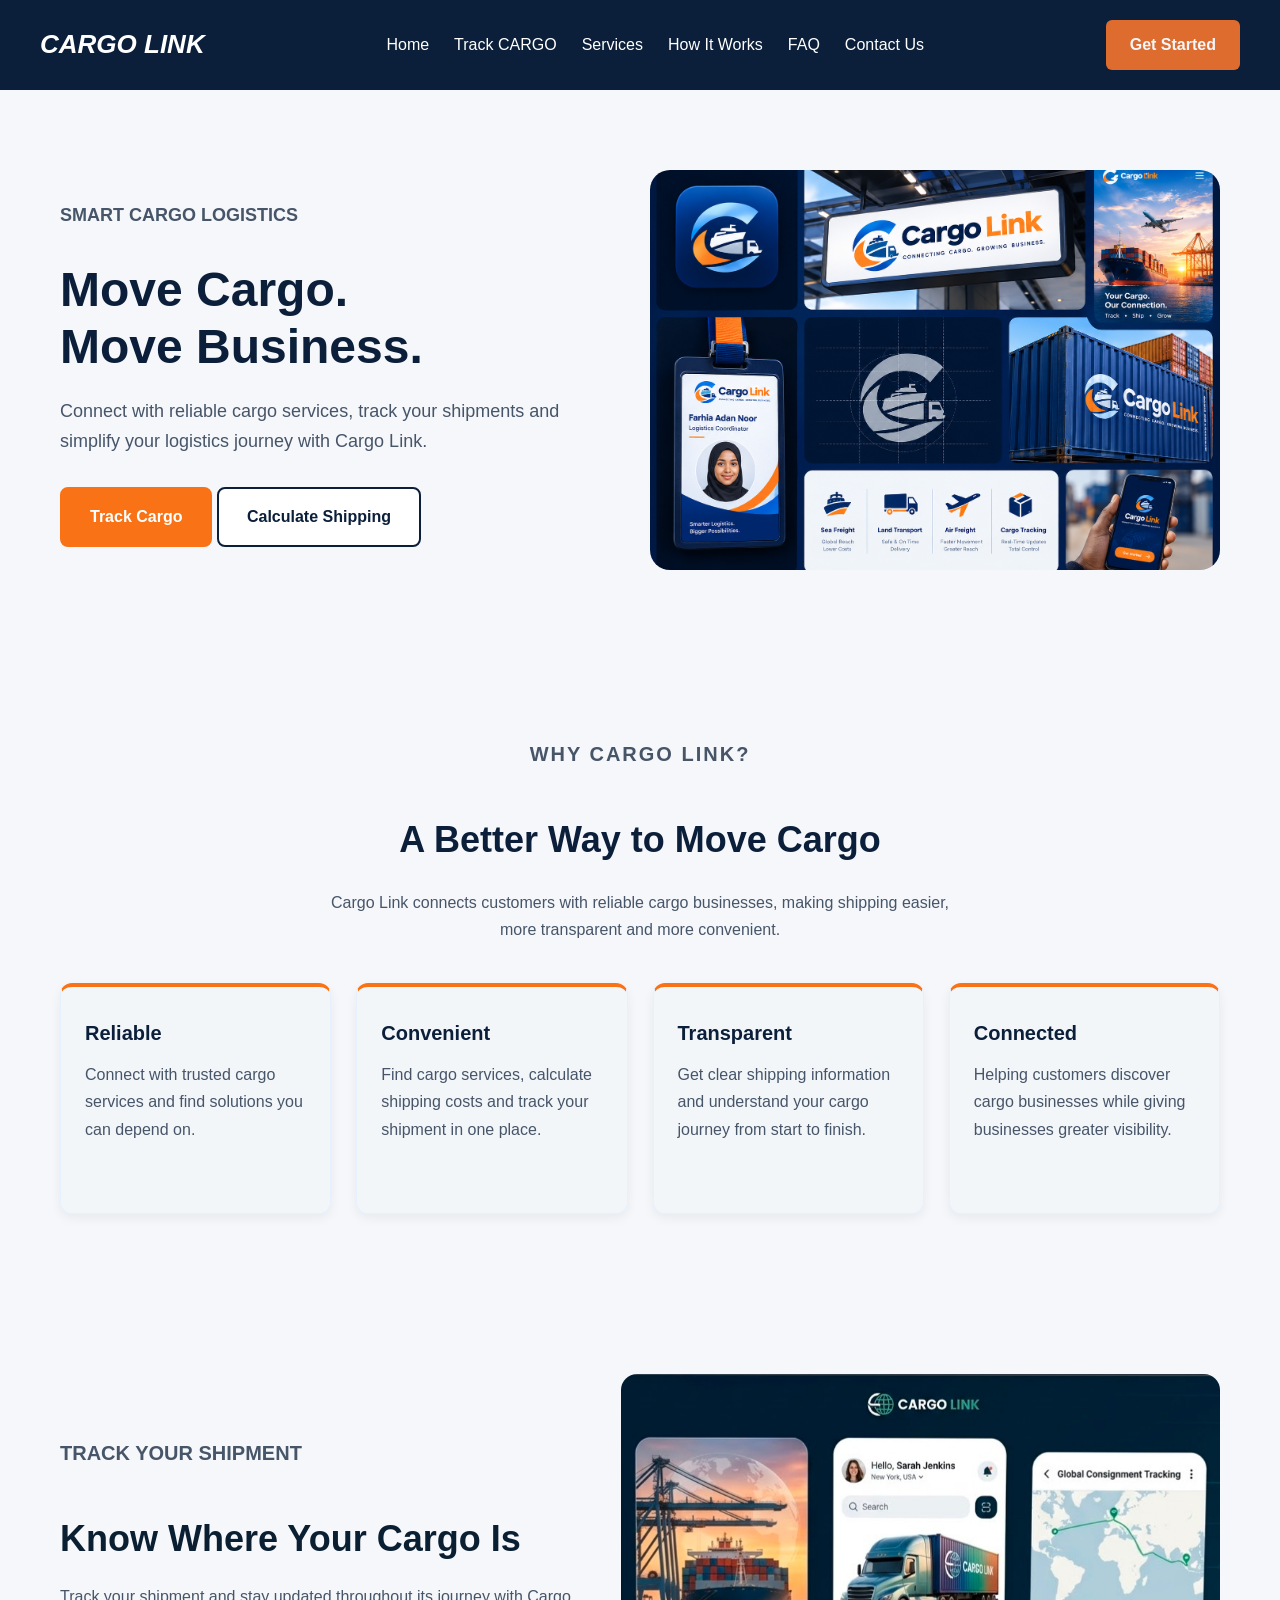
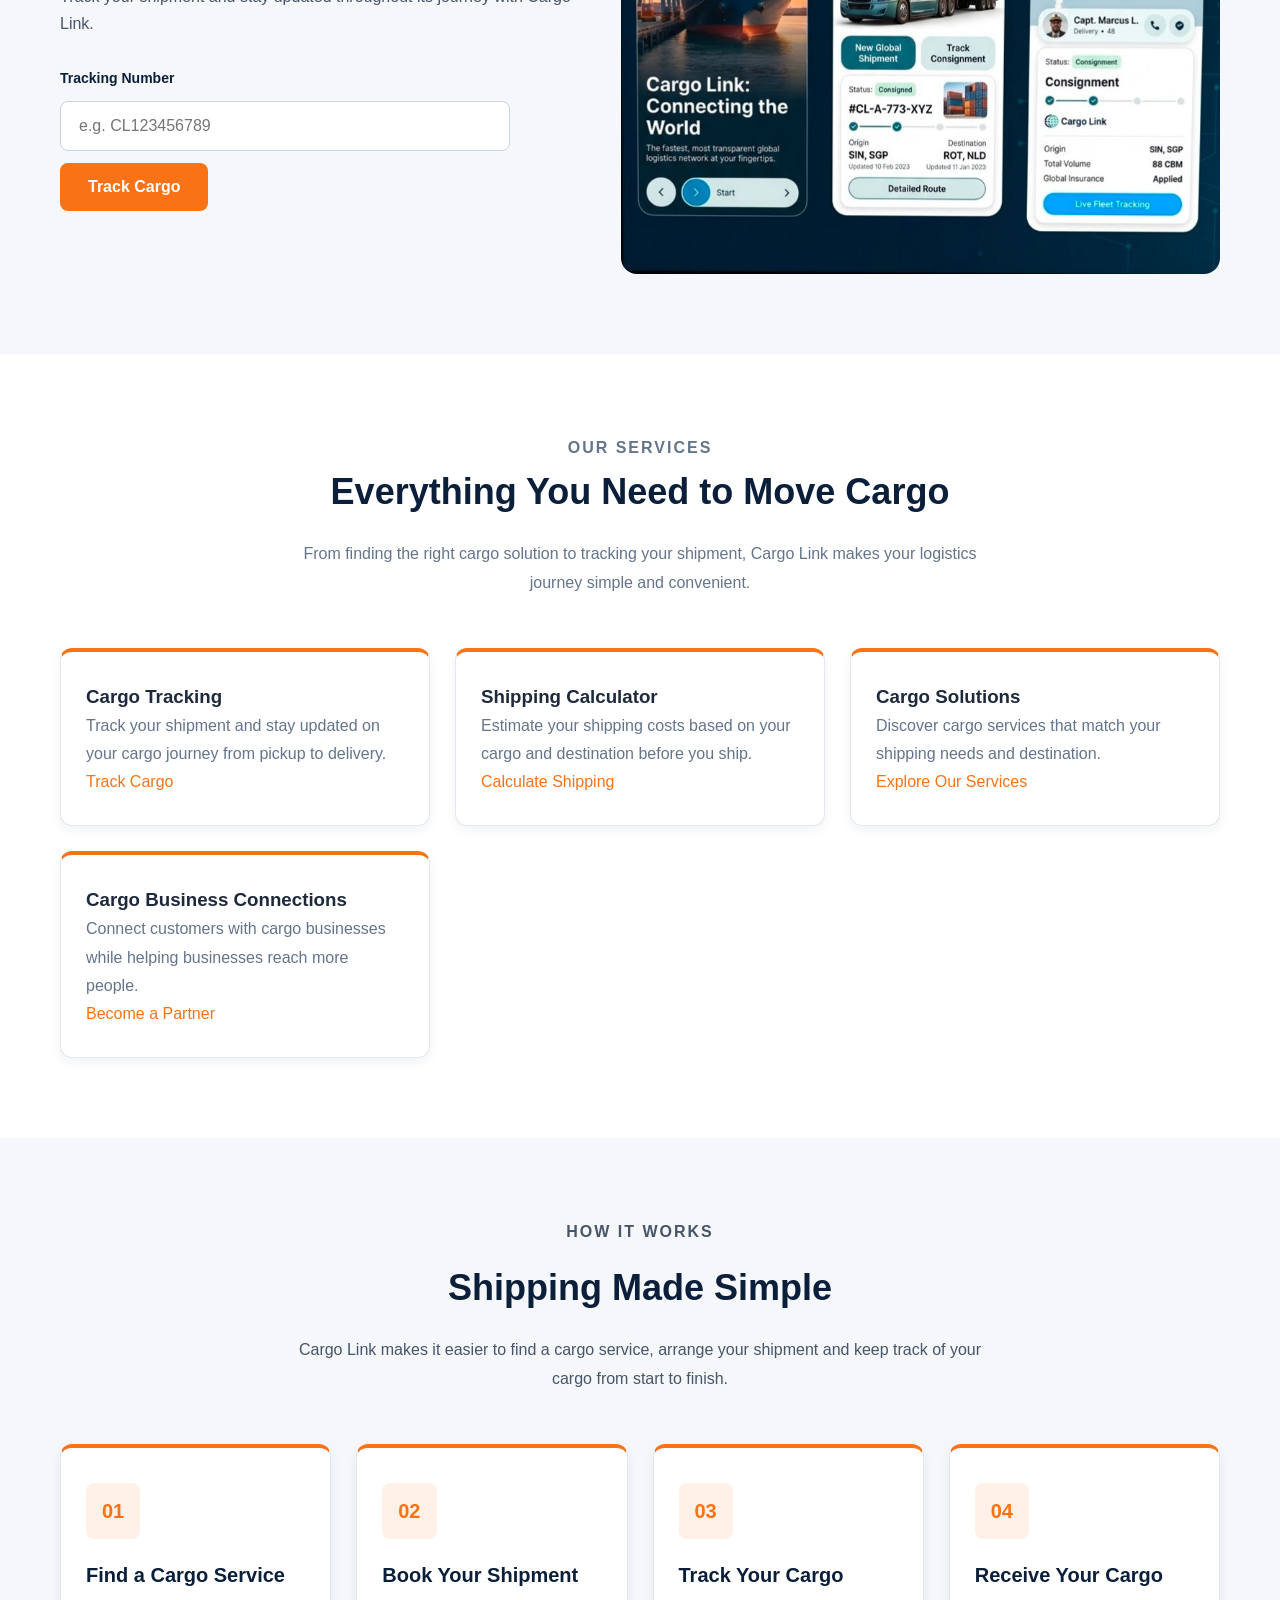
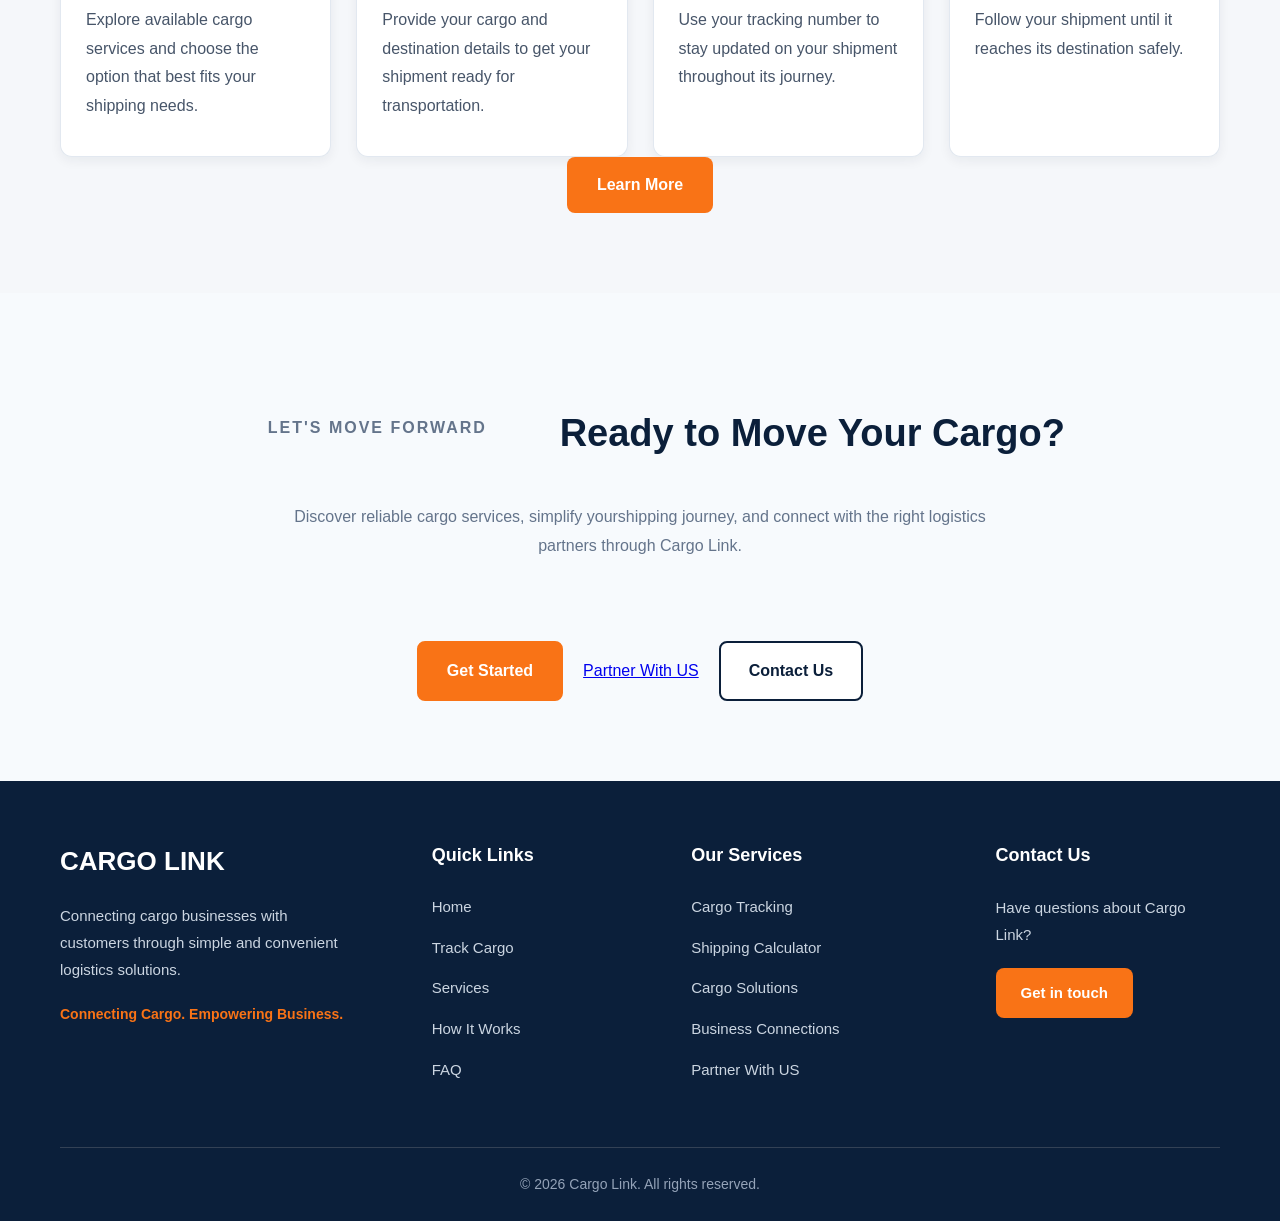
==== commit 0cb08046: "Add my partners link" ====
--- a/index.html
+++ b/index.html
@@ -259,6 +259,7 @@
         <div>
 
             <a href="shipping-calculator.html" class="btn btn-primary">Get Started </a>
+             <a href="patners.html">Partner With US</a>
             <a href="contact.html" class="btn btn-secondary">Contact Us</a>
 
         </div>
@@ -306,6 +307,7 @@
                 <li><a href="shipping-calculator.html">Shipping Calculator</a></li>
                 <li><a href="services.html">Cargo Solutions</a></li>
                 <li><a href="partners.html">Business Connections</a></li>
+                 <li><a href="patners.html">Partner With US</a></li>
             </ul>
 
         </div>
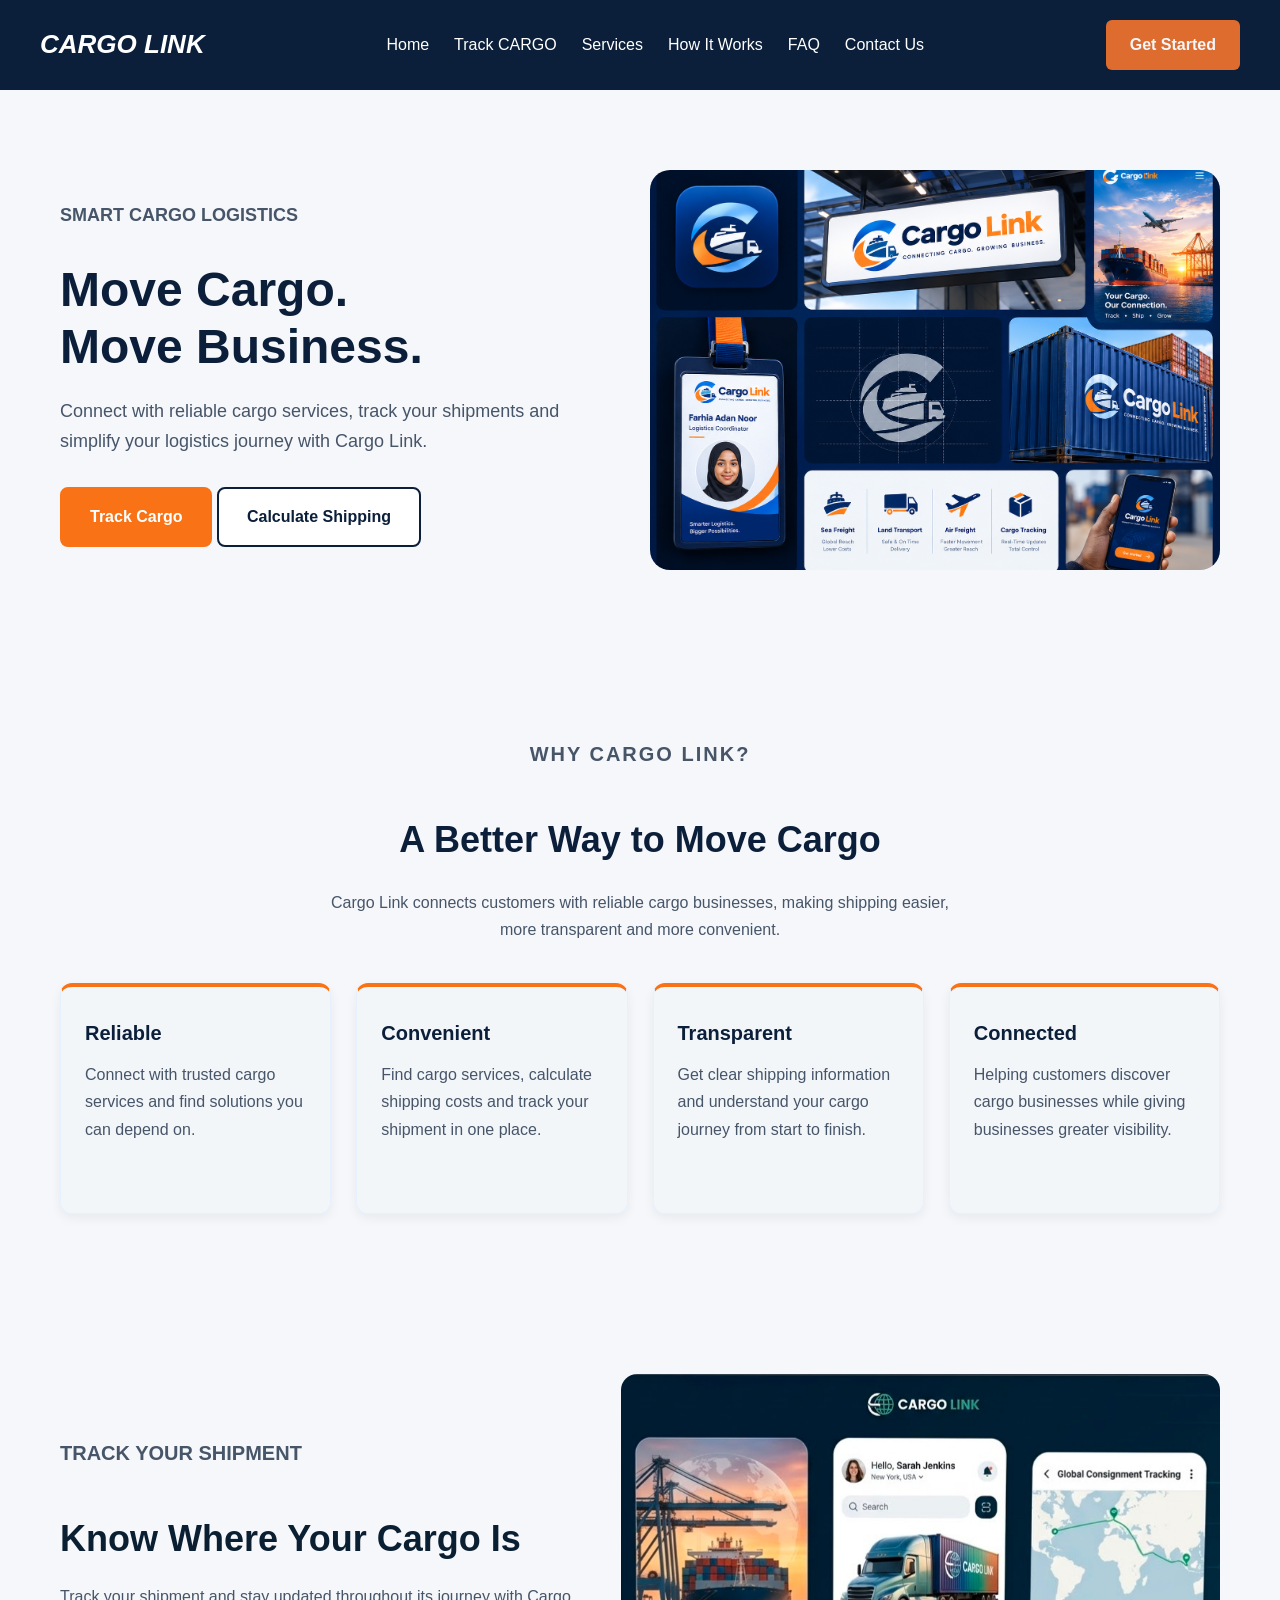
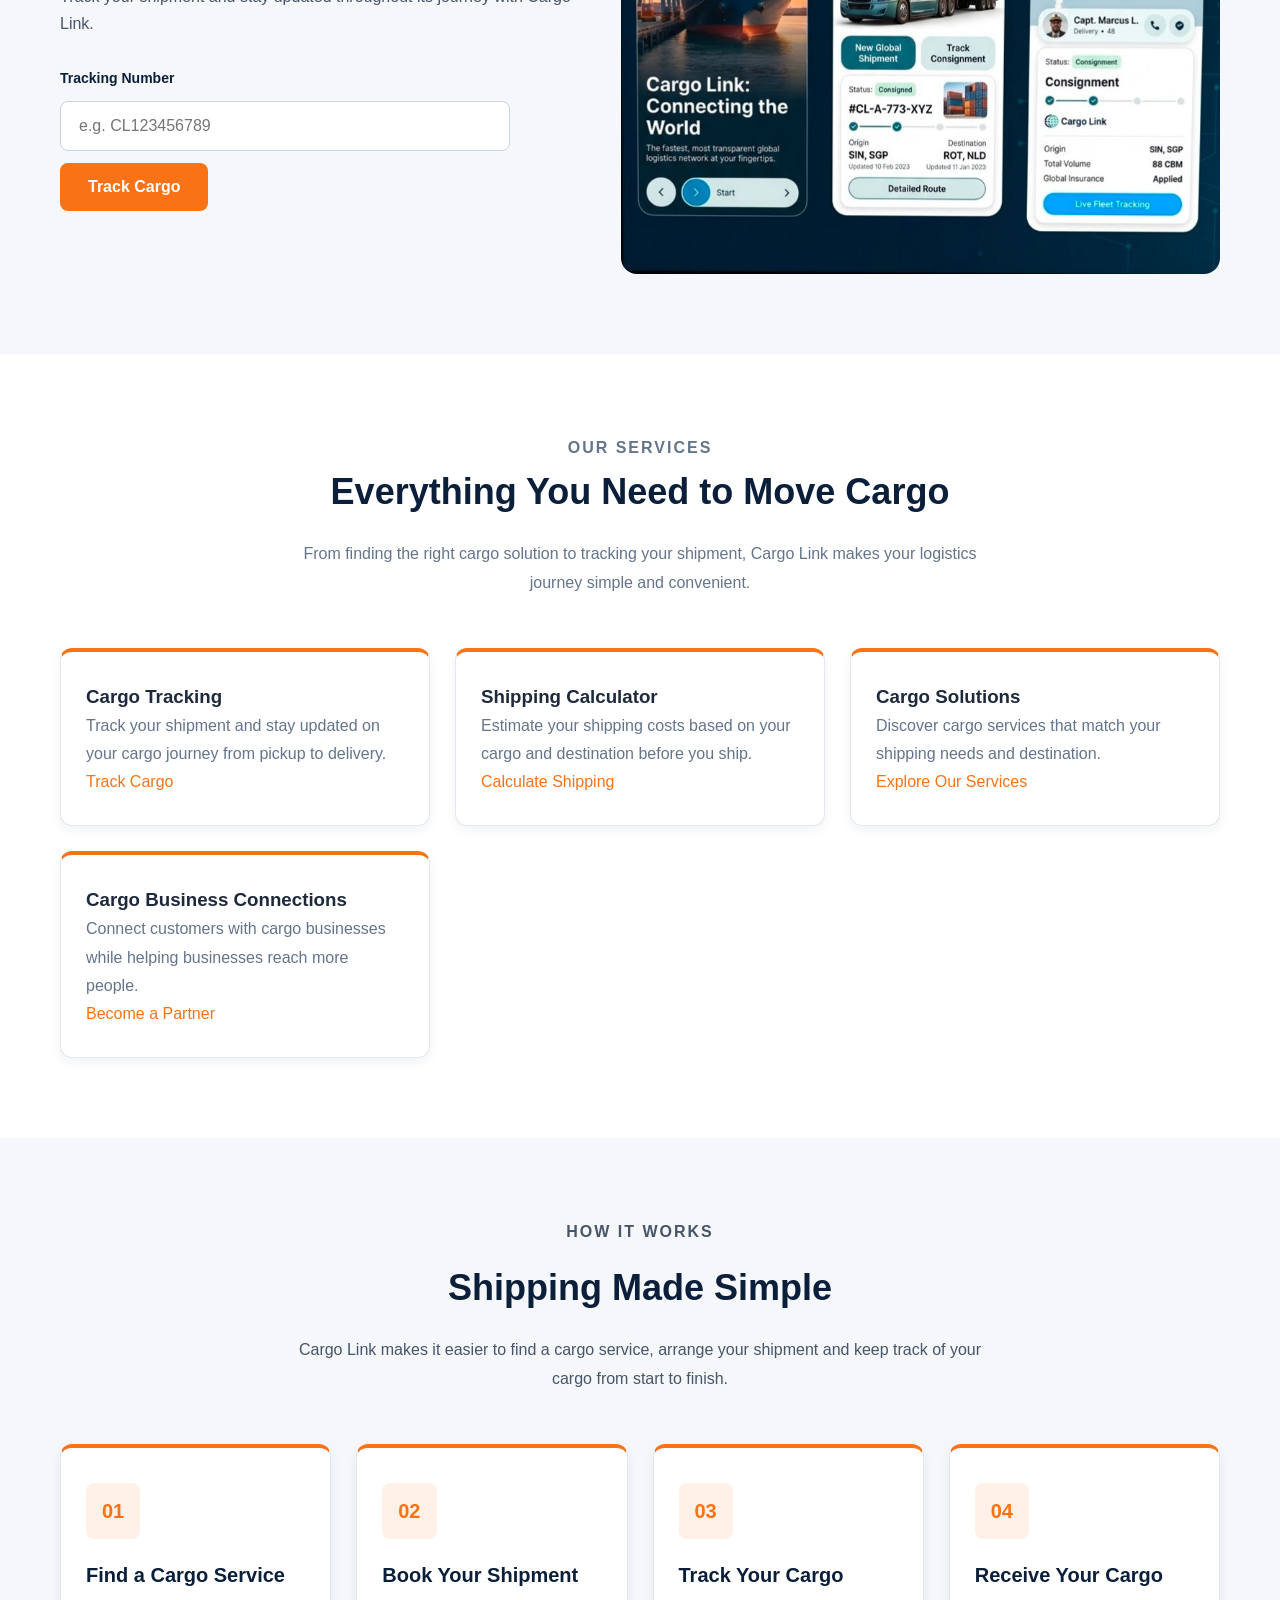
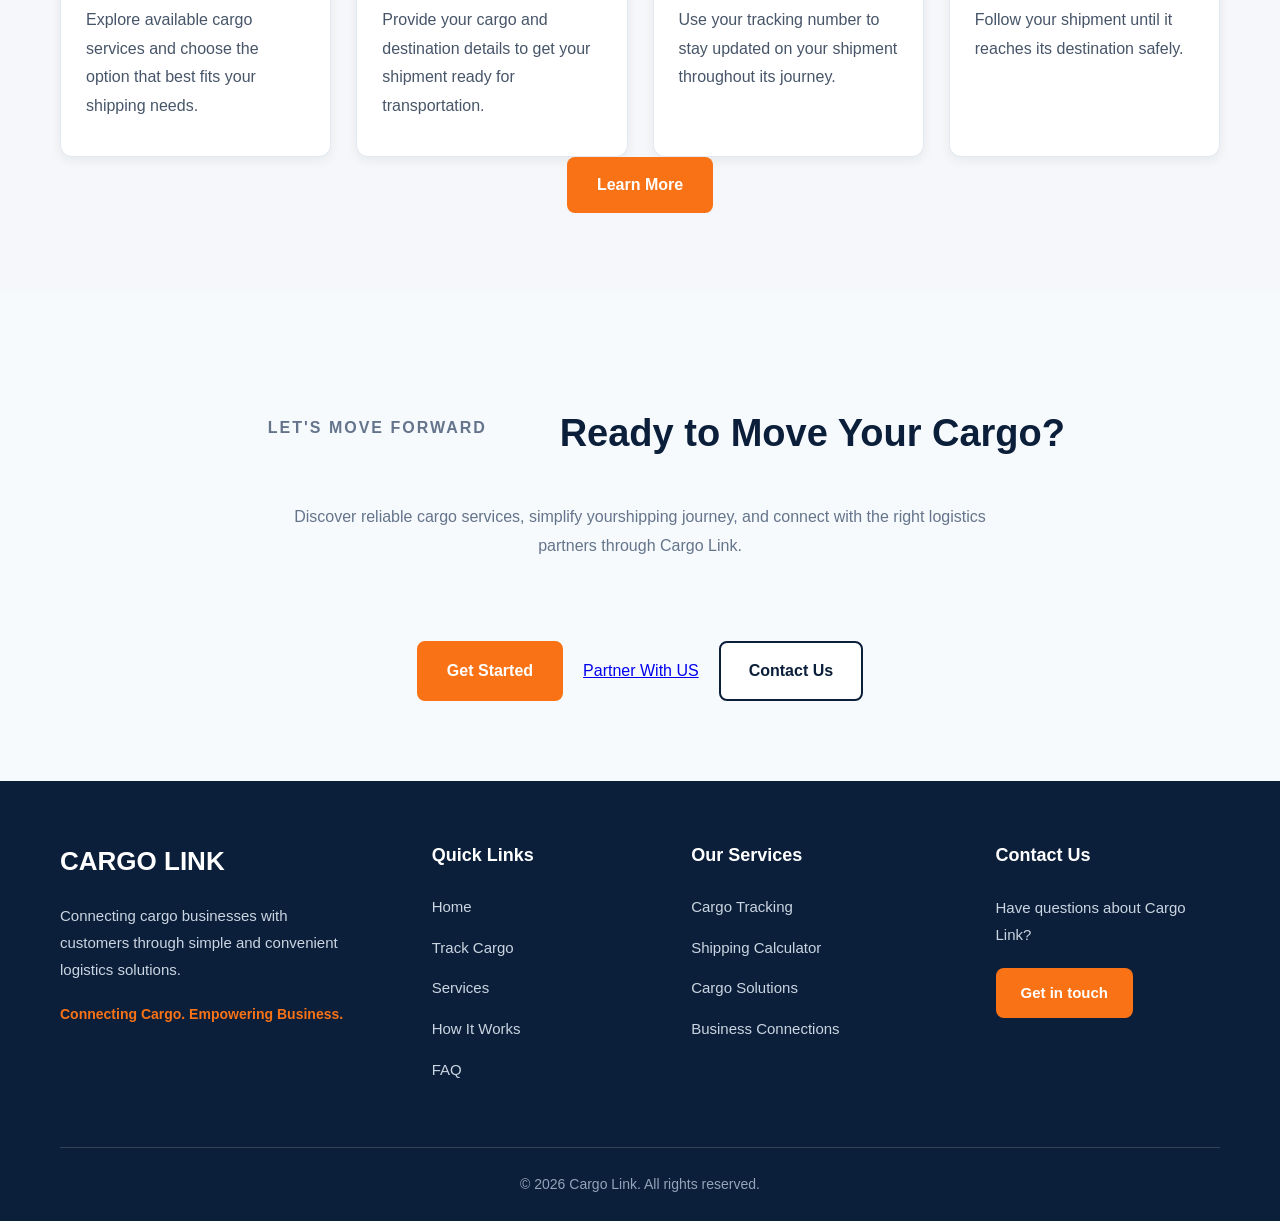
==== commit 7e7ab380: "style Cargo Link Companies cards" ====
--- a/index.html
+++ b/index.html
@@ -277,7 +277,7 @@
 
         <div class="footer-website">
 
-            <a href="index.html" class="footer-logo">CARGO LINK</a>
+            <a href="partners.html" class="footer-logo">CARGO LINK</a>
             <p>Connecting cargo businesses with customers through simple and convenient logistics solutions.</p>
 
             <p class="footer-tag"> Connecting Cargo. Empowering Business.</p>
@@ -307,7 +307,6 @@
                 <li><a href="shipping-calculator.html">Shipping Calculator</a></li>
                 <li><a href="services.html">Cargo Solutions</a></li>
                 <li><a href="partners.html">Business Connections</a></li>
-                 <li><a href="patners.html">Partner With US</a></li>
             </ul>
 
         </div>
--- a/style.css
+++ b/style.css
@@ -2635,3 +2635,109 @@
 }
 }
 
+
+#cargo-companies {
+padding: 80px 60px;
+background-color: #F5F7FA;
+text-align: center;
+}
+
+#cargo-companies > span {
+color: #475569;
+font-size: 14px;
+font-weight: 700;
+letter-spacing: 2px;
+}
+
+#cargo-companies h2 {
+color: #0B1F3A;
+font-size: 36px;
+margin: 15px 0;
+}
+
+.companies-intro {
+color: #475569;
+font-size: 16px;
+line-height: 1.7;
+max-width: 650px;
+margin: 0 auto 35px;
+}
+
+.companies-cards {
+display: grid;
+grid-template-columns: repeat(3, minmax(0, 1fr));
+gap: 20px;
+margin-bottom: 15px;
+}
+
+.company-card {
+background-color: #FFFFFF;
+padding: 30px 20px;
+border-radius: 12px;
+border-top: 4px solid #EA580C;
+box-shadow: 0 4px 12px rgba(11, 31, 58, 0.08);
+text-align: left;
+}
+.company-card:hover{
+border-color: #0D9488;
+box-shadow: 0 4px 12px rgba(11, 31, 58, 0.08);
+transform: translateY(-5px);
+}
+
+.company-card h3 {
+color: #0B1F3A;
+font-size: 22px;
+margin-bottom: 20px;
+}
+
+.company-card p {
+color: #475569;
+font-size: 15px;
+line-height: 1.7;
+margin-bottom: 12px;
+}
+
+.company-card strong {
+color: #0B1F3A;
+}
+
+.company-card .btn-primary {
+display: inline-block;
+margin-top: 12px;
+text-decoration: none;
+}
+
+.sample-notice {
+color: #475569;
+font-size: 13px;
+margin: 20px 0;
+}
+
+
+@media (max-width: 768px) {
+
+#cargo-companies {
+    padding: 60px 25px;
+}
+
+.companies-container {
+    grid-template-columns: 1fr;
+}
+
+#cargo-companies h2 {
+    font-size: 28px;
+}
+
+}
+
+@media (min-width: 769px) and (max-width: 1024px) {
+
+#cargo-companies {
+    padding: 70px 35px;
+}
+
+.companies-container {
+    grid-template-columns: repeat(2, minmax(0, 1fr));
+}
+
+}
